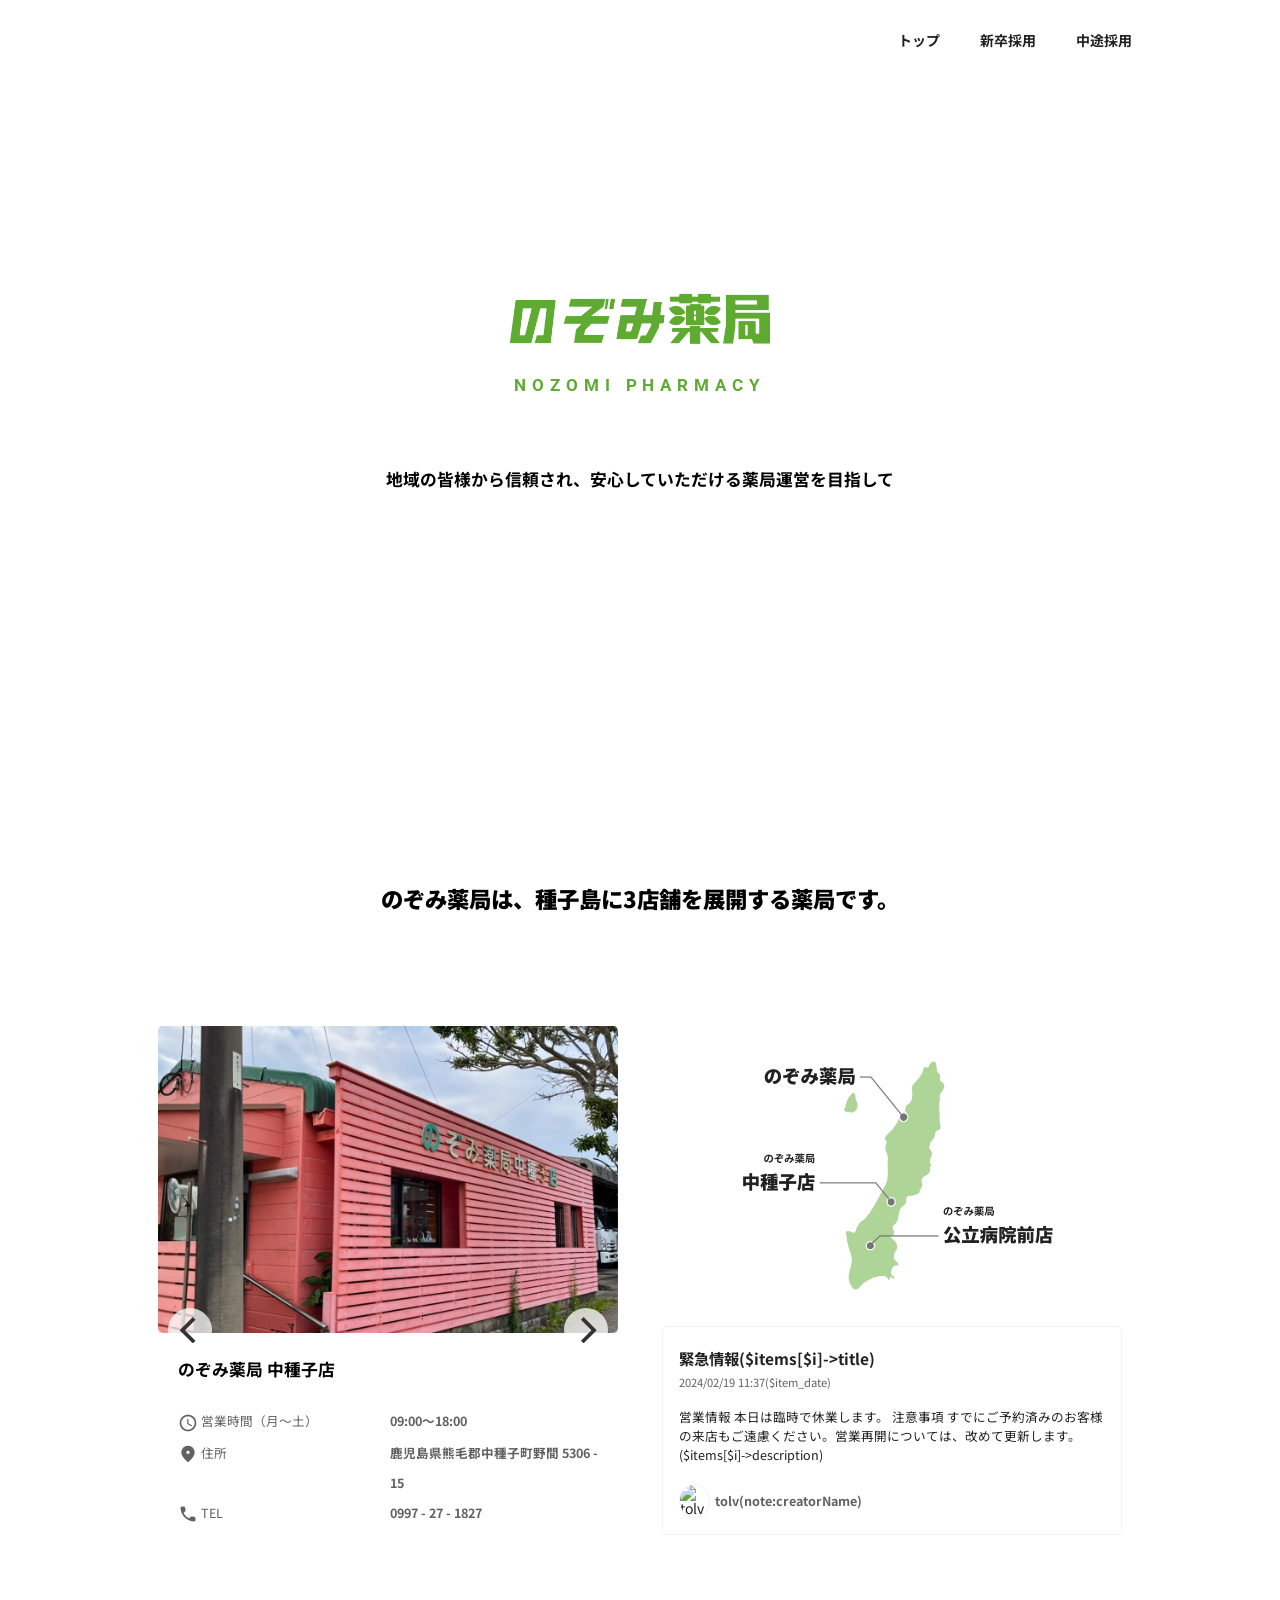
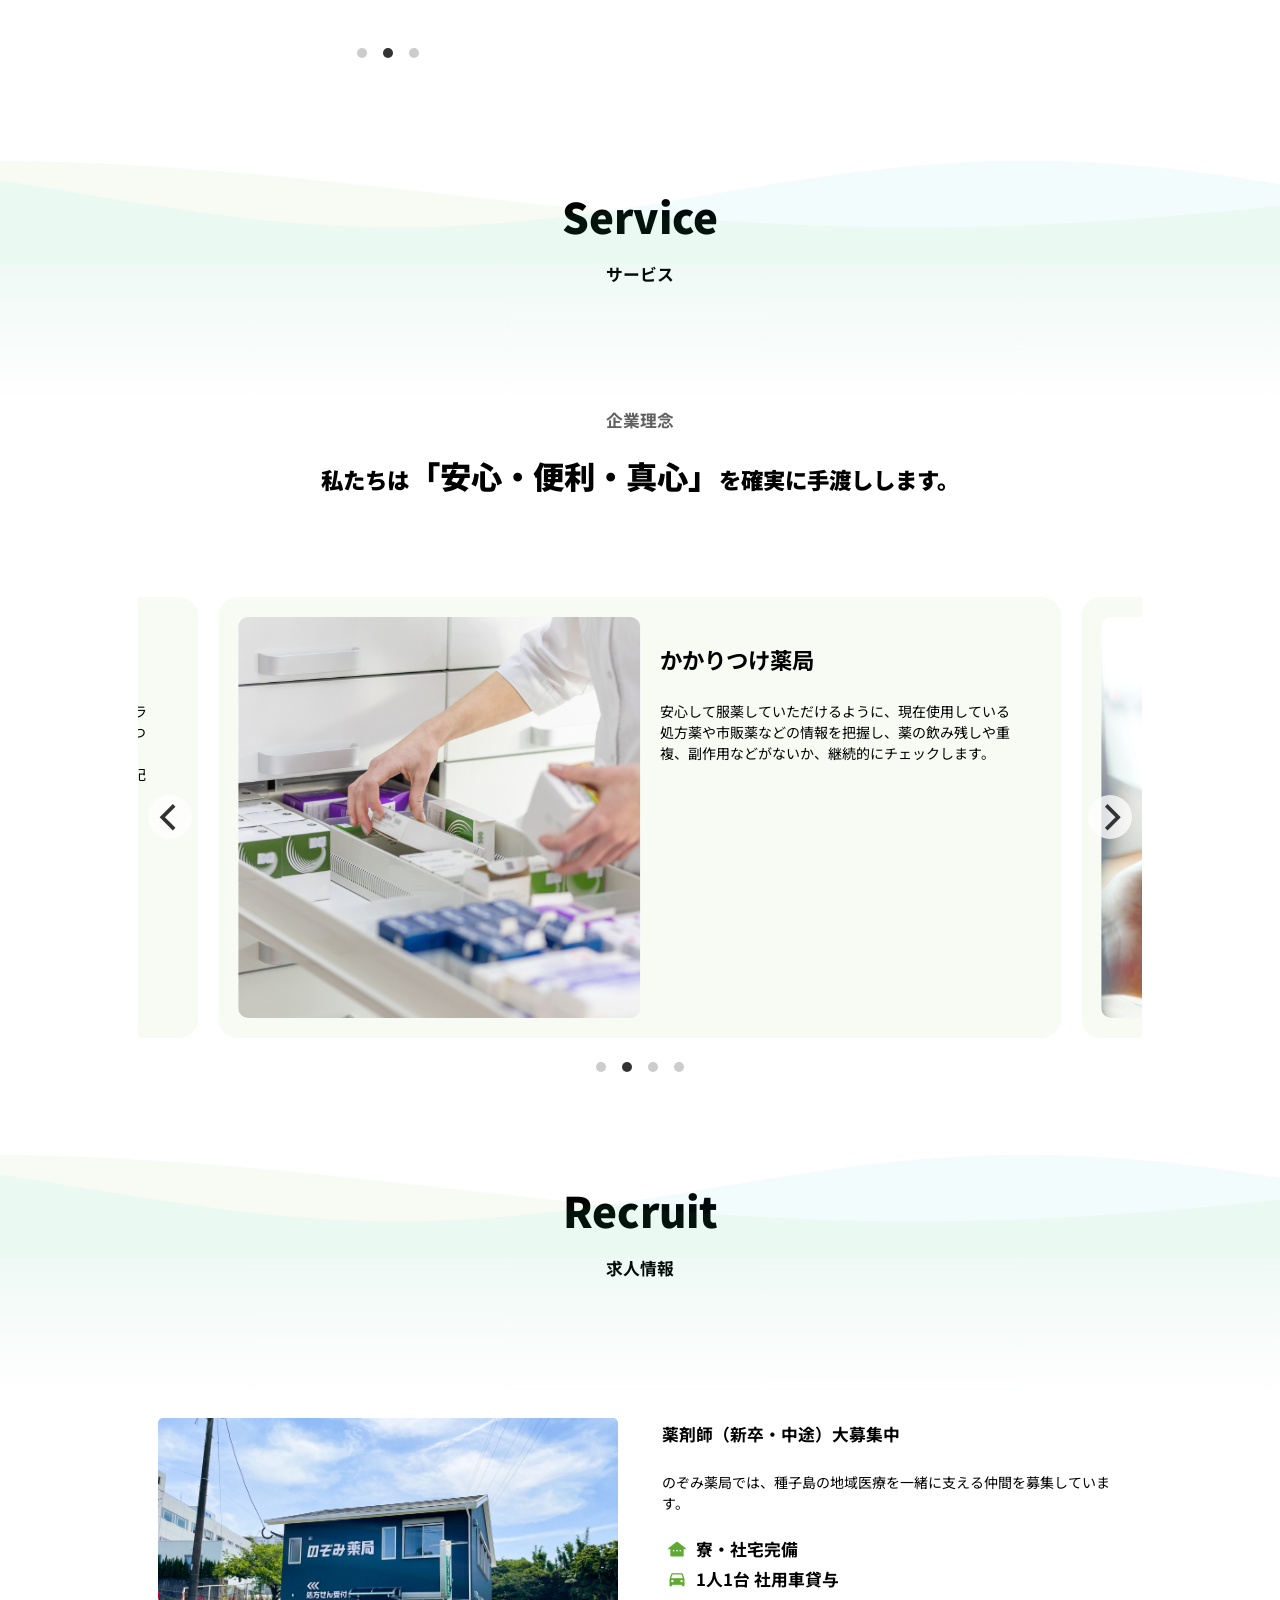
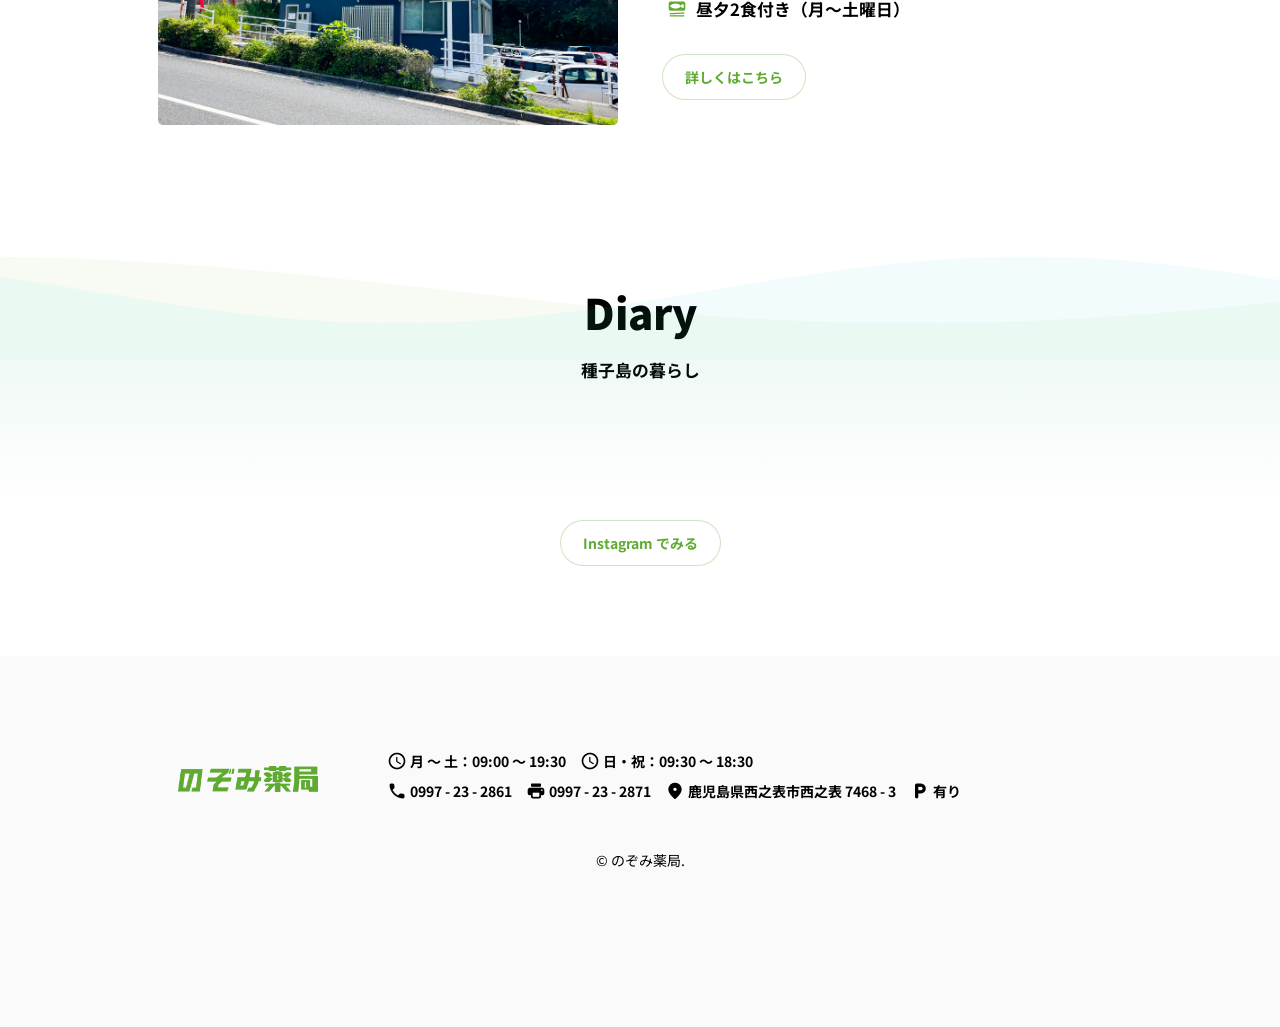
==== index.html @ e68322a6 "Merge branch 'master' of github:youkidie/nozomi into v2" ====
<!DOCTYPE html>
<html lang="ja">
<head>
  <meta charset="utf-8">
  <title>のぞみ薬局</title>
  <meta name="description" content="【公式】鹿児島県種子島の調剤薬局、「のぞみ薬局」のご案内です">
  <meta name="viewport" content="width=device-width,initial-scale=1.0">
  <meta property="og:title" content="のぞみ薬局">
  <meta property="og:description" content="【公式】鹿児島県種子島の調剤薬局、「のぞみ薬局」のご案内です">
  <meta property="og:type" content="website">
  <meta property="og:url" content="">
  <meta property="og:image" content="resources/OGP.jpg">
  <meta property="og:site_name" content="のぞみ薬局" />
  <meta property="og:locale" content="ja_JP">
  <meta name="google-site-verification" content="zmt8fvEeXi1_hmhU90eVgmr5QZAtePydIP-9yW087Ds" />
  <link rel="shortcut icon" href="resources/favicon.ico">
  <link rel="apple-touch-icon" href="resources/apple-touch-icon.png">
  <link rel="icon" type="image/png" href="resources/android-chrome-192x192.png">
  <link rel="stylesheet" type="text/css" href="css/reset.css">
  <link rel="stylesheet" type="text/css" href="css/main.css">
  <link rel="stylesheet" type="text/css" href="css/wave.css">
  <link rel="stylesheet" type="text/css" href="css/fluid.css">
  <link rel="stylesheet" type="text/css" href="css/flickity.min.css">
</head>
<body>

  <!-- Header -->
  <header>
    <nav>
      <div class="header-logo">
        <a href="#" ><img src="" alt=""/></a>
      </div>
      <div>
        <ul class="menu-min">
          <a href="#modal-menu"><div><span class="material-icons-round">menu</span></div></a>
        </ul>
        <ul class="menu">
          <li class="menu_item"><a href="index.html" class=""><div>トップ</div></a></li>
          <li class="menu_item"><a href="recruit.html" class=""><div>新卒採用</div></a></li>
          <li class="menu_item"><a href="mid-career.html" class=""><div>中途採用</div></a></li>
        </ul>
      </div>
    </nav>
    <div class="modal-menu" id="modal-menu">
      <a href="#" class="modal_overlay"></a>
      <div class="modal-menu_content">
        <a href="./" class="modal-menu_close"><div>トップ</div></a>
      </div>
      <div class="modal-menu_content">
        <a href="recruit.html" class="modal-menu_close"><div>新卒採用</div></a>
      </div>
      <div class="modal-menu_content">
        <a href="mid-career.html" class="modal-menu_close"><div>中途採用</div></a>
      </div>
      <div class="modal-menu_content">
        <a href="recruit" class="modal-menu_close"><div>求人情報</div></a>
      </div>
      <div class="modal-menu_content">
        <a href="#" class="modal-menu_close"><div><span class="material-icons-round">close</span></div></a>
      </div>
    </div>
  </header>

  <!-- Hero-movie -->
  <div class="movie">
    <div class="overlay-contents">
      <div class="message-board">
        <div class="section-title">
          <h1 class="">
            <img src="resources/logo_ja.png" class="hero-logo" alt=""/>
          </h1>
          <h3 class="">
            <span class="logo-type-en">NOZOMI PHARMACY</span>
          </h3>
          <h3 class="hero-description">
            <span class="pc-only">地域の皆様から信頼され、安心していただける薬局運営を目指して</span>
            <span class="mobile-only">地域の皆様から信頼され、<br />安心していただける薬局運営を目指して</span>
          </h3>
        </div>
      </div>
    </div>
  	<video src="resources/hero_01_loop.mp4" loop autoplay muted playsinline></video>
  </div>

  <!-- Group2 -->
  <div class="container" id="group2">
    <section>
      <div class="statement">
        <div class="statement-text weight-900">
          <span class="pc-only">
            のぞみ薬局は、種子島に3店舗を展開する薬局です。
          </span>
          <span class="mobile-only">
            のぞみ薬局は、<br />種子島に3店舗を展開する<br />薬局です。
          </span>
        </div>
      </div>
      <div class="flex-layout">
        <div class="content">
          <div class="js-flickity" data-flickity-options='{ "wrapAround":true, "autoPlay":true }'>
            <div class="flickity-block-slim">
              <img class="" src="resources/group_nishinoomote_2.jpg" />
              <div class="content">
                <h3>のぞみ薬局</h3>
                <div class="group-info-item flex-layout">
                  <div>
                    <span class="material-icons-round small">schedule</span> <span class="group-info-key">営業時間（月〜土 / 日・祝）</span>
                  </div>
                  <div>
                    <span class="group-info-value"><span>09:00</span><span>〜</span><span>19:30</span> / <span>09:30</span><span>〜</span><span>18:30</span></span>
                  </div>                  
                </div>                
                <div class="group-info-item flex-layout">
                  <div>
                    <span class="material-icons-round small">place</span> <span class="group-info-key">住所</span>
                  </div>
                  <div>
                    <span class="group-info-value">鹿児島県西之表市西之表<wbr> 7468 - 3</span>
                    <button class="map-btn pc-only" onclick="location.href='https://goo.gl/maps/77gyjEtG16rLci9a6'">マップでみる</button>
                    <button class="map-btn mobile-only" onclick="location.href='https://goo.gl/maps/77gyjEtG16rLci9a6'">マップ</button>      
                  </div>
                </div>
                <div class="group-info-item flex-layout">
                  <div>
                    <span class="material-icons-round small">phone</span> <span class="group-info-key">TEL</span>
                  </div>
                  <div>
                    <span class="group-info-value">0997 - 23 - 2861</span>
                  </div>
                </div>
                <div class="group-info-item flex-layout">
                  <div>
                    <span class="material-icons-round small">print</span> <span class="group-info-key">FAX</span>
                  </div>
                  <div>
                    <span class="group-info-value">0997 - 23 - 2871</span>
                  </div>
                </div>
                <div class="group-info-item flex-layout">
                  <div>
                    <span class="material-icons-round small">local_parking</span> <span class="group-info-key">駐車場</span>
                  </div>
                  <div>
                    <span class="group-info-value">有り</span>                    
                  </div>
                </div>
              </div>
            </div>
            <div class="flickity-block-slim">
              <img class="" src="resources/group_nakatane_2.jpg" />
              <div class="content">
                <h3>のぞみ薬局 中種子店</h3>
                <div class="group-info-item flex-layout">
                  <div>
                    <span class="material-icons-round small">schedule</span> <span class="group-info-key">営業時間（月〜土）</span>
                  </div>
                  <div>
                    <span class="group-info-value"><span>09:00</span><span>〜</span><span>18:00</span></span>
                  </div>
                </div>
                <div class="group-info-item flex-layout">
                  <div>
                    <span class="material-icons-round small">place</span> <span class="group-info-key">住所</span>
                  </div>
                  <div>
                    <span class="group-info-value">鹿児島県熊毛郡中種子町野間<wbr> 5306 - 15</span>
                  </div>
                </div>
                <div class="group-info-item flex-layout">
                  <div>
                    <span class="material-icons-round small">phone</span> <span class="group-info-key">TEL</span>
                  </div>
                  <div>
                    <span class="group-info-value">0997 - 27 - 1827</span>
                  </div>
                </div>
              </div>
            </div>
            <div class="flickity-block-slim">
              <img class="" src="resources/group_minamitane_2.jpg" />
              <div class="content">
                <h3>のぞみ薬局 公立病院前店</h3>
                <div class="group-info-item flex-layout">
                  <div>
                    <span class="material-icons-round small">schedule</span> <span class="group-info-key">営業時間（月〜金 / 土）</span>
                  </div>
                  <div>
                    <span class="group-info-value"><span>08:30</span><span>〜</span><span>17:30</span> / <span>09:00</span><span>〜</span><span>12:00</span></span>
                  </div>
                </div>
                <div class="group-info-item flex-layout">
                  <div>
                    <span class="material-icons-round small">place</span> <span class="group-info-key">住所</span>
                  </div>
                  <div>
                    <span class="group-info-value">鹿児島県熊毛郡南中種子町中之上<wbr> 1700 - 156</span>
                  </div>
                </div>
                <div class="group-info-item flex-layout">
                  <div>
                    <span class="material-icons-round small">phone</span> <span class="group-info-key">TEL</span>
                  </div>
                  <div>
                    <span class="group-info-value">0997 - 24 - 1610</span>
                  </div>
                </div>
              </div>
            </div>
          </div>
        </div>
        <div class="photo content">
          <img class="groupmap" src="resources/groupmap_2.png" alt=""/> 
          <div class="update">
            <div class="note-embed">
              <h2>
                緊急情報($items[$i]->title)
              </h2>
              <div>
                <span>2024/02/19 11:37($item_date) 
                </span>
              </div>
              <p>
                営業情報 本日は臨時で休業します。 注意事項 すでにご予約済みのお客様の来店もご遠慮ください。営業再開については、改めて更新します。($items[$i]->description)
              </p>
              <div class="note-account">
                <img decoding="async" loading="lazy" alt="tolv" src="https://assets.st-note.com/production/uploads/images/131327702/profile_e160db16994242ec363bf2916fc68c3b.png?fit=bounds&amp;format=jpeg&amp;quality=85&amp;width=330">  
                <div class="creator-name">tolv(note:creatorName)</div>
              </div>
            </div>  
          </div> 
        </div>
      </div>
    </section>
  </div>

  <!-- Info -->
  <!--
  <div class="container" id="info">
    <section>
      <div class="flex-layout">
        <div class="content">
          <h2 class="">営業時間</h2>
          <div class="info-item">
            <div class="info-key smaller"><span class="material-icons-round start">schedule</span><span>月</span><span>〜</span><span>土</span></div>
            <div class="info-value"><span>09:00</span><span>〜</span><span>19:30</span></div>
          </div>
          <div class="info-item">
            <div class="info-key smaller"><span class="material-icons-round start">schedule</span><span>日・祝</span></div>
            <div class="info-value"><span>09:30</span><span>〜</span><span>18:30</span></div>
          </div>
          <hr />
          <div class="info-item">
            <div class="info-key smaller"><span class="material-icons-round start">phone</span><span>TEL</span></div>
            <div class="info-value"><span>0997 - 23 - 2861</span></div>
          </div>
          <div class="info-item">
            <div class="info-key smaller"><span class="material-icons-round start">print</span><span>FAX</span></div>
            <div class="info-value"><span>0997 - 23 - 2871</span></div>
          </div>
          <div class="info-item">
            <div class="info-key smaller">
              <span class="material-icons-round start">place</span><span>住所</span>
              <button class="map-btn pc-only" onclick="location.href='https://goo.gl/maps/77gyjEtG16rLci9a6'">マップでみる</button>
              <button class="map-btn mobile-only" onclick="location.href='https://goo.gl/maps/77gyjEtG16rLci9a6'">マップ</button>
            </div>
            <div class="info-value"><span>鹿児島県西之表市西之表 7468 - 3</span></div>
          </div>
          <div class="info-item">
            <div class="info-key smaller"><span class="material-icons-round start">local_parking</span><span>駐車場</span></div>
            <div class="info-value"><span>有り</span></div>
          </div>
        </div>
        <div class="content">
          <div class="update">
            <h2 class="">公式 note</h2>
            <div id="note-embed" class="note-embed">
            </div>  
          </div>
        </div>
      </div>
    </section>
  </div>
  -->  

  <!-- Wave1 -->
  <div id="wrapper">
    <div class="wave">
      <div class="section-title">
        <h1 class="weight-900">Service</h1>
        <h3>サービス</h3>
      </div>
      <canvas id="waveCanvas1"></canvas>
    </div>
    <div class="submerse">
      <div class="submerse1-1"></div>
      <div class="submerse1-2"></div>
    </div>
  </div>

  <!-- Services -->
  <div class="container" id="service">
    <section>
      <div class="statement">
        <h3>企業理念</h3>
        <div class="statement-text weight-900">
          <span class="pc-only">
            私たちは<span class="emphasis">「安心・便利・真心」</span>を確実に手渡しします。
          </span>
          <span class="mobile-only">
            私たちは<br /><span class="emphasis">「安心・便利・真心」</span><br />を確実に手渡しします。
          </span>
        </div>
      </div>
      <div class="js-flickity" data-flickity-options='{ "wrapAround":true, "autoPlay":true }'>
        <div class="flickity-block">
          <img class="" src="resources/service_04.jpg" />
          <div class="content">
            <h2>医療DXの推進</h2>
            <p>マイナンバーカードを健康保険証として利用するオンライン資格確認が利用できます。また、電子処方せんについても対応しております。<br>薬剤師のカルテ"薬歴”も電子化されており、いつでも記録が確認でき、安心安全な調剤が可能です。</p>
          </div>
        </div>
        <div class="flickity-block">
          <img class="" src="resources/service_01.jpg" />
          <div class="content">
            <h2>かかりつけ薬局</h2>
            <p>安心して服薬していただけるように、現在使用している処方薬や市販薬などの情報を把握し、薬の飲み残しや重複、副作用などがないか、継続的にチェックします。</p>
          </div>
        </div>
        <div class="flickity-block">
          <img class="" src="resources/service_02.jpg" />
          <div class="content">
            <h2>在宅相談</h2>
            <p>患者さまのお宅へ薬剤師が直接訪問し、きちんと薬を飲めているか、薬の効果が現れているか、副作用がないか、患者さんやご家族が心配に思っていることはないかなど、薬や健康に関してサポートします。</p>
          </div>
        </div>
        <div class="flickity-block">
          <img class="" src="resources/service_03.jpg" />
          <div class="content">
            <h2>オンライン相談</h2>
            <p>スマートフォンやパソコンを活用し、時間と場所に縛られることなくWEB上で服薬指導を行います。</p>
          </div>
        </div>
      </div>
    </section>
  </div>

  <!-- Wave2 -->
  <div id="wrapper">
    <div class="wave">
      <div class="section-title">
        <h1 class="weight-900">Recruit</h1>
        <h3>求人情報</h3>
      </div>
      <canvas id="waveCanvas2"></canvas>
    </div>
    <div class="submerse">
      <div class="submerse1-1"></div>
      <div class="submerse1-2"></div>
    </div>
  </div>

  <!-- Recruit -->
  <div class="container" id="recruit">
    <section>
      <div class="flex-layout">
        <div class="photo content">
          <img src="resources/top_recruit.jpg" alt=""/>
        </div>
        <div class="content">
          <h3>薬剤師（新卒・中途）大募集中</h3>
          <p>
            のぞみ薬局では、種子島の地域医療を一緒に支える仲間を募集しています。
          </p>
          <div class="feature-item">
            <span class="material-icons-round small feature-item-key">other_houses</span>
            <span class="feature-item-value">寮・社宅完備</span>
          </div>
          <div class="feature-item">
            <span class="material-icons-round small feature-item-key">directions_car</span>
            <span class="feature-item-value">1人1台 社用車貸与</span>
          </div>
          <div class="feature-item">
            <span class="material-icons-round small feature-item-key">set_meal</span>
            <span class="feature-item-value">昼夕2食付き（月～土曜日）</span>
          </div>
          <div class="feature-item-button">
            <button onclick="location.href='recruit'">詳しくはこちら</button>
          </div>
        </div>
      </div>
    </section>
  </div>

  <!-- Wave3 -->
  <div id="wrapper">
    <div class="wave">
      <div class="section-title">
        <h1 class="weight-900">Diary</h1>
        <h3>種子島の暮らし</h3>
      </div>
      <canvas id="waveCanvas3"></canvas>
    </div>
    <div class="submerse">
      <div class="submerse1-1"></div>
      <div class="submerse1-2"></div>
    </div>
  </div>

  <!-- Diary -->
  <div class="container" id="diary">
    <section>
      <div>
        <div id="instagram-gallery" class="instagram-gallery" />
      </div>
      <div class="flex-layout">
        <div class="align-center content">
          <button onclick="location.href='https://www.instagram.com/nozomi_pharmacy_nishinoomote/'">Instagram でみる</button>
        </div>
      </div>
    </section>
  </div>

  <!-- Wave4 -->
  <!--
  <div id="wrapper">
    <div class="wave">
      <div class="section-title">
        <h1 class="weight-900">Group</h1>
        <h3>のぞみ薬局グループ</h3>
      </div>
      <canvas id="waveCanvas4"></canvas>
    </div>
    <div class="submerse">
      <div class="submerse1-1"></div>
      <div class="submerse1-2"></div>
    </div>
  </div>
  -->
  <!-- Group -->
  <!--
  <div class="container" id="recruit">
    <section>
      <div class="flex-layout">
        <div class="photo content">
          <img src="resources/groupmap.png" alt=""/>
        </div>
        <div class="content">
          <div class="js-flickity" data-flickity-options='{ "wrapAround":true, "autoPlay":true }'>
            <div class="flickity-block-slim">
              <img class="" src="resources/group_nishinoomote_2.jpg" />
              <div class="content">
                <h3>のぞみ薬局</h3>
                <div class="group-info-item">
                  <span class="material-icons-round small">place</span>
                  <span class="group-info-value">鹿児島県西之表市西之表 7468 - 3</span>
                </div>
                <div class="group-info-item">
                  <span class="material-icons-round small">phone</span>
                  <span class="group-info-value">0997 - 23 - 2861</span>
                </div>
                <p></p>
              </div>
            </div>
            <div class="flickity-block-slim">
              <img class="" src="resources/group_nakatane_2.jpg" />
              <div class="content">
                <h3>のぞみ薬局 中種子店</h3>
                <div class="group-info-item">
                  <span class="material-icons-round small">place</span>
                  <span class="group-info-value">鹿児島県熊毛郡中種子町野間 5306 - 15</span>
                </div>
                <div class="group-info-item">
                  <span class="material-icons-round small">phone</span>
                  <span class="group-info-value">0997 - 27 - 1827</span>
                </div>
                <p></p>
              </div>
            </div>
            <div class="flickity-block-slim">
              <img class="" src="resources/group_minamitane_2.jpg" />
              <div class="content">
                <h3>のぞみ薬局 公立病院前店</h3>
                <div class="group-info-item">
                  <span class="material-icons-round small">place</span>
                  <span class="group-info-value">鹿児島県熊毛郡南中種子町中之上 1700 - 156</span>
                </div>
                <div class="group-info-item">
                  <span class="material-icons-round small">phone</span>
                  <span class="group-info-value">0997 - 24 - 1610</span>
                </div>
                <p></p>
              </div>
            </div>
          </div>
        </div>
      </div>
    </section>
  </div>
  -->

<!-- Footer -->
  <footer>
    <section>
      <div class="footer-flex-layout">
        <div class="content align-center footer-logo">
          <img src="resources/logo_ja.png" alt=""/>
        </div>
        <div class="content">
          <div class="footer-flex-layout">
            <div class="footer-info-item">
              <span class="material-icons-round small">schedule</span>
              <span class="footer-info-value">月 〜 土：09:00 〜 19:30</span>
            </div>
            <div class="footer-info-item">
              <span class="material-icons-round small">schedule</span>
              <span class="footer-info-value">日・祝：09:30 〜 18:30</span>
            </div>
          </div>
          <div class="footer-flex-layout">
            <div class="footer-info-item">
              <span class="material-icons-round small">phone</span>
              <span class="footer-info-value">0997 - 23 - 2861</span>
            </div>
            <div class="footer-info-item">
              <span class="material-icons-round small">print</span>
              <span class="footer-info-value">0997 - 23 - 2871</span>
            </div>
            <div class="footer-info-item">
              <span class="material-icons-round small">place</span>
              <span class="footer-info-value">鹿児島県西之表市西之表 7468 - 3</span>
            </div>
            <div class="footer-info-item">
              <span class="material-icons-round small">local_parking</span>
              <span class="footer-info-value">有り</span>
            </div>
          </div>
        </div>
      </div>
      <div class="flex-layout">
        <div class="content align-center">
          © のぞみ薬局.
        </div>
      </div>
    </section>
  </footer>

<script src="https://ajax.googleapis.com/ajax/libs/jquery/3.4.1/jquery.min.js"></script>
<script src="https://cdnjs.cloudflare.com/ajax/libs/object-fit-images/3.2.4/ofi.min.js"></script>
<script src="js/wave.js"></script>
<script src="js/flickity.pkgd.js"></script>
<script src="js/script.js"></script>
</body>
</html>
---- css/main.css ----
@import url('https://fonts.googleapis.com/css?family=Noto+Sans+JP:100,400,700,900&display=swap&subset=japanese');
@import url('https://fonts.googleapis.com/css2?family=Roboto:wght@700&display=swap');
@import url('https://fonts.googleapis.com/icon?family=Material+Icons+Round');

:root {
	/* base color */
	--base-color-100: rgba(255, 255, 255, 1.0);
	--base-color-90: rgba(255, 255, 255, 0.9);
	--base-color-70: rgba(255, 255, 255, 0.7);
	--base-color-50: rgba(255, 255, 255, 0.5);
	--base-color-10: rgba(255, 255, 255, 0.1);
	--base-color-0: rgba(255, 255, 255, 0);
	--main-text-color: rgba(33, 33, 33, 1.0);
	--sub-text-color: rgba(97, 97, 97, 1.0);
	--base-inversion-color-5: rgba(0, 0, 0, 0.05);
	--base-inversion-color-20: rgba(0, 0, 0, 0.2);
	/* service color */
	--nozomi-green-100: rgba(95, 170, 49, 1.0);
	--nozomi-green-30: rgba(95, 170, 49, 0.3);
	--nozomi-green-10: rgba(95, 170, 49, 0.1);
	--nozomi-green-5: rgba(95, 170, 49, 0.05);
	--nozomi-blue-10: rgba(0, 184, 212, 0.1);
	/* status color */
	--caution-color: rgba(198, 40, 40, 1.0);
	/* shadow color */
	--shadow-color: rgba(0, 0, 0, 0.05);
	--light-shadow-color: rgba(0, 0, 0, 0.02);
}

/* material-icon */
.material-icons-round					{	vertical-align: middle; }
.material-icons-round.min			{	font-size: 10px; }
.material-icons-round.small		{	font-size: 20px; }
.material-icons-round.middle	{	font-size: 30px; }
.material-icons-round.start		{ margin-right: 5px; }
.material-icons-round.end			{	margin-left: 5px; }

html, body {
	font-family: 'Noto Sans JP', sans-serif;
	height: 100%;
	width: 100%;
	background-color: var(--base-color-100);
	background-position: center;
	background-size: cover;
	background-attachment: fixed;
	font-size: 14px;
}

h1,h2,h3,h4 {
	font-weight: 700;
}

h1 {
	font-size: 3.0em;
	line-height: 2.0em;
	}

h2 {
	font-size: 1.6em;
	line-height: 2.0em;
}

h3 {
	font-size: 1.2em;
	line-height: 2.0em;
	margin-bottom: 20px;
}

p {
	font-weight: 400;
	font-size: 1.0em;
	line-height: 1.5em;
	margin: 20px 0;
}

hr {
	border-top: solid 1px var(--shadow-color);
	margin: 20px 0;
}

main {
	width: 100%;
	background-color: var(--base-color-100);
}

section {
	margin: 0 auto;
	padding: 0 10px 70px 10px;
  box-sizing: border-box;
}

@media screen and (max-width: 1023px) {
	section {
		width: 95%;
	}
}
@media screen and (min-width:1024px) {
	section {
		width: 1024px;
	}
}

a, a:link, a:visited, a:hover, a:active{
	color: var(--main-text-color);
	text-decoration: none;
}

header {
	position: fixed;
	width: 100%;
	height: 80px;
	z-index: 900;
	background-color: var(--base-color-10);
}

nav {
	list-style: none;
	font-weight: 700;
	max-width: 1024px;
	height: 100%;
	margin: 0 auto;
	display: flex;
}

footer {
	background-color: var(--light-shadow-color);
	padding: 70px 0;
}

button {
	color: var(--nozomi-green-100);
	background-color: var(--base-color-100);
  font-size: 14px;
  font-family: "Noto Sans JP";
  font-weight: 700;
  padding: 12px 22px;
  border: 1px solid var(--nozomi-green-30);
  border-radius: 23px;
  cursor : pointer;
}

button:hover {
	color: var(--base-color-100);
	background-color: var(--nozomi-green-100);
}

button:active {
  /* filter: drop-shadow(0 0 5px var(--nozomi-green-30)); */
}

table {
	width: 100%;
}

table th,td {
	text-align: left;
	padding: 20px;
	line-height: 1.5em;
	border-collapse: collapse;
	border-top: 1px solid var(--shadow-color);
	border-bottom: 1px solid var(--shadow-color);
}

table th {
	width: 35%;
	font-weight: 400;
	background-color: var(--light-shadow-color);
}

table td {
	width: 65%;
	font-weight: 700;
}

ul {
	list-style-type: disc;
	list-style-position: outside;
	padding-left: 15px;
}

.merit-item li {
	line-height: 1.5em;
	padding: 5px 0;
}

.personality-item li {
	line-height: 1.5em;
	padding: 5px 0;
}

.logo-type-ja {
	color: var(--nozomi-green-100);
	text-shadow: 0 0 10px var(--base-color-50);
	letter-spacing: 0.1em;
}

.logo-type-en {
	font-family: 'Roboto', sans-serif;
	color: var(--nozomi-green-100);
	text-shadow: 0 0 10px var(--base-color-50);
	font-weight: 700;
	letter-spacing: 0.35em;
}

.header-logo {
	margin-right: auto;
	height: 80px;
	display: flex;
	align-items: center;
	justify-content: center;
}

.footer-logo img {
	width: 140px;
	height: auto;
	margin: 20px;
}

.header-logo img {
	height: 60px;
	width: auto;
}

.photo {
	width: auto;
}

.photo img {
	object-fit: cover;
	width: 100%;
	border-radius: 5px;
}

.profile-photo {
	width: 60px;
}

.profile-photo img {
	object-fit: cover;
	width: 100%;
	border-radius: 50%;
}

.align-center {
	text-align: center;
}

.nozomi-green {
	color: var(--nozomi-green-100);
}

.weight-900 {
	font-weight: 900;
}

.text-smaller {
	font-size: 0.6em;
}

.update {
	display: flex;
	flex-direction: column;
}

.twitter-embed {
	border: solid 1px var(--shadow-color);
	border-radius: 5px;
	margin-top: 20px;
}

.note-embed {
	border: solid 1px var(--shadow-color);
	border-radius: 5px;
	padding: 16px;
	box-sizing:border-box;
}

.note-embed h2 {
	font-size: 1.1em;
	color: var(--main-text-color);
}

.note-embed span {
	font-size: 0.8em;
	color: var(--sub-text-color);
}

.note-embed p {
	font-size: 0.9em;
	color: var(--main-text-color);
}

.note-embed img {
	width: 32px;
	height: 32px;
	border: solid 1px var(--shadow-color);
	border-radius: 50%;
	color: var(--main-text-color);
}

.note-account {
	display: flex;
	flex-direction: row;
	align-items: center;
	gap: 5px;
}

.creator-name {
	color: var(--sub-text-color);
	font-size: 0.9em;
	font-weight: 700;
}

.statement {
	width: 100%;
	line-height: 2.0em;
	margin-bottom: 80px;
}

.statement h3 {
	color: var(--sub-text-color);
	margin-bottom: 10px;
	text-align: center;
}

.statement-text {
	font-size: 1.6em;
	line-height: 2.5em;
	text-align: center;
}

.statement-text span.emphasis {
	font-size: 1.4em;
}

.credo {
	display: flex;
	gap: 10px;
	margin: 10px auto;
}

@media screen and (max-width: 1023px) {
	.credo {
		width: 100%;
	}
}
@media screen and (min-width:1024px) {
	.credo {
		width: 60%;
	}
}

.bullet {
	font-size: 1.4em;
	line-height: 2.0em;
	color: var(--nozomi-green-100);
}

.credo-text {
	flex-grow: 1;
	font-size: 1.6em;
	line-height: 1.8em;
}

@media screen and (max-width: 1023px) {
	.menu-min {
		display: flex;
		flex-direction: row;
		justify-content: flex-end;
	}
	.menu-min div {
		width: 80px;
		height: 80px;
		color: var(--main-text-color);
		background-color: var(--base-color-0);
		display: flex;
		align-items: center;
	  justify-content: center;
	}
	.menu {
		display: none;
	}
}
@media screen and (min-width:1024px) {
	nav ul .menu_item {
		height: 100%;
	}
	.menu-min {
		display: none;
	}
	.menu {
		display: flex;
		flex-direction: row;
		justify-content: flex-end;
	}
	.menu > li {
		color: var(--main-text-color);
		background-color: var(--base-color-0);
	}
	.menu > li a {
		color: var(--main-text-color);
	}
	.menu > li:hover {
		line-height: 80px;
		background-color: var(--base-color-100);
	}
	.menu_item div {
		line-height: 80px;
		padding: 0 20px;
	}
	.menu_item:hover {
	  top: 80px;
	  visibility: visible;
	  opacity: 1;
	}
	.menu_item span {
		line-height: 80px;
		vertical-align: middle;
	}
}

.display-none {
  display:none;
}

.hero-logo {
	width: 260px;
	height: auto;
}

.hero-description {
	text-shadow: 0 0 10px var(--base-color-50);
	padding-top: 40px;
}

.container {
	width: 100%;
	background-color: var(--base-color-100);
}

.section-title {
	text-align: center;
	padding: 50px 0;
}

/* -- Service -- */

.flex-layout {
	display: flex;
}

@media screen and (max-width: 1023px) {
	.flex-layout {
		flex-direction: column;
	}
	.smaller {
	}
	.flex-reverse {
		flex-direction: column-reverse;
	}
}
@media screen and (min-width:1024px) {
	.flex-layout {
    grid-gap: 4px;
	}
	.smaller {
		flex-basis: 70%;
	}
	.flex-reverse {
	}
}

.flex-layout div {
	width: 100%;
}

.content {
	padding: 20px;
	box-sizing: border-box;
}

.personality-panel-good {
	background: var(--nozomi-green-5);
	padding: 20px;
	border: solid 3px var(--nozomi-green-100);
	border-radius: 20px;
	box-sizing: border-box;
}

.personality-panel-ng {
	background: var(--base-inversion-color-5);
	padding: 20px;
	border-radius: 20px;
	box-sizing: border-box;
}

.large-icon {
	font-size: 80px;
}

/* -- Info -- */

.info-item {
	display: flex;
	padding: 5px 0;
	align-items: center;
	align-self: center;
}

.info-item span {
	vertical-align: middle;
	margin-right: 5px;
}

.info-key {
	padding: 10px;
	display: flex;
	align-items: center;
}

.info-value {
	font-weight: 700;
	background-color: var(--light-shadow-color);
	padding: 10px;
	border-radius: 5px;
}

/* -- Footer -- */

.footer-flex-layout {
	display: flex;
}

@media screen and (max-width: 1023px) {
	.footer-flex-layout {
		flex-direction: column;
	}
}
@media screen and (min-width:1024px) {
	.footer-flex-layout {
    grid-gap: 4px;
	}
}

.footer-info-item {
	margin: 0 5px;
}

.footer-info-item span {
	vertical-align: middle;
	padding: 5px 0;
}

.footer-info-key {
	font-weight: 400;
}

.footer-info-value {
	font-weight: 700;
}

/* -- Recruit -- */

.feature-item {
	font-size: 1.2em;
}

.feature-item span {
	vertical-align: middle;
}

.feature-item-key {
	font-weight: 400;
	padding: 5px;
	color: var(--nozomi-green-100);
}

.feature-item-value {
	font-weight: 700;
}

.feature-item-button {
	padding: 30px 0;
}

/* -- Movie -- */

.movie {
	position: relative;
	margin-bottom: 70px;
}

.movie video {
	object-fit: cover;
}

@media screen and (max-width: 1023px) {
	.movie {
		height: 100vh;
	}
	.movie video {
		width: 100%;
		height: 100vh;
	}
}

@media screen and (min-width:1024px) {
	.movie {
		height: 800px;
	}
	.movie video {
		width: 100%;
		height: 800px;
	}
	.movie.wide {
		height: 600px;
	}
	.movie.wide video {
		width: 100%;
		height: 600px;
	}
}

.movie::before {
	content: '';
	display: block;
	position: absolute;
	top: 0;
	width: 100vw;
	height: 100%;
	background-color: var(--base-color-50);
	background-image: radial-gradient(var(--base-color-100) 20%, transparent 21%), radial-gradient(var(--base-color-100) 20%, transparent 21%);
	background-size: 6px 6px;
	background-position: 0 0, 3px 3px;
}

.overlay-contents {
	position: absolute;
	top: 50%;
	left: 50%;
	width: 100%;
	transform: translateY(-50%) translateX(-50%);
	padding: 0 10px;
	box-sizing: border-box;
}

.message-board {
	margin: 100px auto;
  box-sizing: border-box;
	text-align: center;
}

@media screen and (max-width: 1023px) {
	.message-board {
		width: 90%;
	}
}
@media screen and (min-width:1024px) {
	.message-board {
		width: 1024px;
	}
}


/* -- FAQ -- */

.qa-check {
  display: none;
}

.qa-label {
	font-size: 1.0em;
	font-weight: 700;
	color: var(--main-text-color);
	line-height: 1.5em;
	background: var(--base-color-100);
	display: block;
	padding: 10px 60px 10px 20px;
	position: relative;
	cursor : pointer;
}

.qa-label:after {
	font-size: 24px;
	padding: 10px;
	background: var(--light-shadow-color);
	border-radius: 5px;
	box-sizing: border-box;
	position: absolute;
	right: 0;
	top: 0px;
	font-family: "Material Icons Round";
	content: '\e5cf';
}

.qa-content {
	display: block;
	height: 0;
	opacity: 0;
	visibility: hidden;
}

.qa-content p {
	/* color: var(--sub-text-color); */
	padding: 0 0 0 20px;
	margin: 0;
}

.qa-check:checked + .qa-label:after {
  content: '\e5ce';
}

.qa-check:checked + .qa-label + .qa-content {
	height: auto;
	opacity: 1;
	padding: 20px 0;
	visibility: visible;
}

/* -- Navigation -- */

.modal-menu {
  display: none;
}

.modal-menu:target {
  display: flex;
}

.modal-menu {
  text-align: left;
  backdrop-filter: blur(10px);
  position: fixed;
  top: 0;
  left: 0;
  width: 100%;
  height: 100%;
  background-color: var(--base-color-90);
	z-index: 1000;
}

.modal-menu:target {
	flex-direction: column;
  justify-content: center;
  align-items: center;
}

.modal-menu_content {
	width: 100%;
}

.modal-menu_content div {
	color: var(--main-text-color);
	font-weight: 700;
	background-color: var(--base-color-0);
	text-align: center;
	height: 60px;
	line-height: 60px;
}

/* line-app recruiting */

.line-app {
	z-index: 800;
	position: fixed;
	background-color: var(--base-color-100);
	box-shadow: 0 0 20px var(--nozomi-green-30);
	border-radius: 20px;
	padding: 20px;
	font-weight: 900;
	line-height: 1.5em;
	display: flex;
	justify-content: space-between;
}

.line-app-title {
	font-size: 1.1em;
	display: flex;
	align-items: center;
}

.line-app-description {
	font-size: 0.7em;
}

.line-app-title span {
	margin-right: 5px;
}

@media screen and (max-width: 1023px) {
	.line-app {
		bottom: 20px;
		left: 20px;
		right: 20px;
		width: auto;
	}
}
@media screen and (min-width: 1024px) {
	.line-app {
		bottom: 30px;
		right: 40px;
		width: 360px;
	}
}

.line-btn {
	color: var(--base-color-100);
	font-weight: 700;
	width: max-content;
	height: 44px;
	line-height: 44px;
	background-color: rgba(6, 199, 85, 1.0);
	border-radius: 10px;
	display: flex;
  justify-content: center;
	align-items: center;
	padding: 0 16px 0 8px;
}

.line-btn img {
	width: 40px;
}

.line-btn-layout {
	display: flex;
  justify-content: center;
	align-items: center;
	padding-top: 30px;
}

.map-btn {
	font-size: 12px;
	font-weight: 700;
	border-radius: 5px;
	padding: 3px 6px;
}

/* -- Group -- */

.group-info-item {
	color: var(--sub-text-color);
	font-size: 0.9em;
}

.group-info-item span {
	padding: 5px 0;
}

.group-info-key {
	font-weight: 400;
	line-height: 30px;
}

.group-info-value {
	font-weight: 700;
	line-height: 30px;
}

.groupmap {
	padding: 20px 0;
}

/* -- Flickity -- */

.flickity-block {
	width: 80%;
	padding: 20px;
	margin: 10px;
	background-color: var(--nozomi-green-5);
	border-radius: 20px;
	display: flex;
}

.flickity-block img {
	object-fit: cover;
	border-radius: 10px;
}

@media screen and (max-width: 1023px) {
	.flickity-block {
		flex-direction: column;
	}
	.flickity-block img {
		width: 100%;
	}
}
@media screen and (min-width: 1024px) {
	.flickity-block {
		flex-direction: row;
	}
	.flickity-block img {
		width: 50%;
	}
}

.flickity-block-slim {
	width: 90%;
	margin: 0 20px;
	display: flex;
	flex-direction: column;
}

.flickity-block-slim img {
	object-fit: cover;
	border-radius: 5px;
	width: 100%;
}

/* -- Instagram description -- */

@media screen and (max-width: 1023px) {
	.instagram-gallery {
		display: flex;
		flex-direction: column;
	}
}
@media screen and (min-width: 1024px) {
	.instagram-gallery {
		display: flex;
		flex-direction: row;
	}
}

.description-overlay {
  position: relative;
}

.description-overlay span.mask {
	position: relative;
	display: block;
	line-height: 0;
	overflow: hidden;
}

.description-overlay span.mask::before {
	content:"";
	position: absolute;
	z-index: 2;
	left: 0;
	top: 0;
	opacity: 0;
	transition: 0.2s ease-in-out;
	transform: translateY(-100%);
	background-color: var(--base-color-70);
	width: 100%;
	height: 100%;
}

.description-overlay:hover span.mask::before {
	opacity: 1;
	transform: translateY(0);
}

.description-overlay span.caption {
	position: absolute;
	opacity: 0;
	transition: 0.2s ease-in-out;
	z-index: 3;
	top: 0;
	left: 0;
	width: 100%;
	height: 100%;
	box-sizing: border-box;
	padding: 20px;
	color: var(--main-text-color);
	font-weight: 700;
	line-height: 1.5;
}

.description-overlay:hover span.caption {/*hoverした時の変化*/
	opacity: 1;
}

/* Interview */

.interview-layout {
	display: flex;
}

@media screen and (max-width: 1023px) {
	.interview-layout {
		flex-direction: column;
	}
}
@media screen and (min-width:1024px) {
	.interview-layout {
		flex-direction: row;
	}
}

.interviewee {
	padding: 20px 60px;
	margin: 0 auto;
}

.interviewee img {
	width: 180px;
	height: 180px;
	border-radius: 50%;
	object-fit: cover;
}

.name {
	color: var(--main-text-color);
	font-size: 1.2em;
	font-weight: 700;
	text-align: center;
	line-height: 2.5em;
}

.role {
	color: var(--sub-text-color);
	font-size: 1.0em;
	font-weight: 700;
	text-align: center;
	line-height: 1.2em;
}

.story {
	color: var(--sub-text-color);
	font-size: 1.0em;
	text-align: center;
	line-height: 2.0em;
}

.balloon {
	border-radius: 20px;
	padding: 10px 30px;
	border: solid 3px var(--base-inversion-color-20);
}

.balloon img {
	width: 100%;
	border-radius: 5px;
}

/* mobile-only & pc-only */

@media screen and (max-width: 1023px) {
	.mobile-only {
		display: inline;
	}
	.pc-only {
		display: none;
	}
}
@media screen and (min-width:1024px) {
	.mobile-only {
		display: none;
	}
	.pc-only {
		display: inline;
	}
}
---- css/wave.css ----
@charset "utf-8";

/*========= レイアウトのためのCSS ===============*/

#wrapper div {
  text-align:center;
}

/*========= waveを描画するエリア設定 ===============*/


.wave {
  position: relative;
  height: 140px;
}

.submerse {
  position: relative;
  height: 140px;
}

.submerse div {
  position: absolute;
  height: 140px;
  width: 100%;
}
.submerse1-1 {
  background: linear-gradient(rgba(95,170,49,0.04), rgba(95,170,49,0));
}
.submerse1-2 {
  background: linear-gradient(rgba(0,184,212,0.04), rgba(0,184,212,0));
}
.submerse2 {
  background: linear-gradient(rgba(95,170,49,0.08), rgba(95,170,49,0));
}
.submerse3 {
  background: linear-gradient(rgba(0,184,212,0.08), rgba(0,184,212,0));
}

.wave:nth-child(1) {
  background:#ffffff;
}

.wave:nth-child(2) {
  background:#ffffff;
}

.wave:nth-child(3) {
  background:#ffffff;
}

.wave:nth-child(4) {
  background:#ffffff;
}

.wave canvas {
  position: absolute;
  bottom: 0;
  left:0;
  width: 100%;
}
---- css/fluid.css ----
.fluid {
  background: var(--nozomi-green-5);
  animation: fluidrotate 18s ease 0s infinite;
}

.fluid-bg1 {
  background: var(--nozomi-green-10);
  animation: fluidrotate 18s ease 0s infinite;
}

.fluid-bg2 {
  background: var(--nozomi-blue-10);
  animation: fluidrotate 18s ease -9s infinite;
}

.fluid-img1 img {
  animation: fluidrotate 30s ease 0s infinite;
}

.fluid-img2 img {
  animation: fluidrotate 30s ease -10s infinite;
}

.fluid-img3 img {
  animation: fluidrotate 30s ease -20s infinite;
}

.for-fluid-layout {
  display: flex;
  align-items: center;
  height: 100%;
  gap: 40px;
}

@keyframes fluidrotate {
  0%, 100% {
    border-radius: 63% 37% 54% 46%/55% 48% 52% 45%;
  }
  14% {
    border-radius: 40% 60% 54% 46%/49% 60% 40% 51%;
  }
  28% {
    border-radius: 54% 46% 38% 62%/49% 70% 30% 51%;
  }
  42% {
    border-radius: 61% 39% 55% 45%/61% 38% 62% 39%;
  }
  56% {
    border-radius: 61% 39% 67% 33%/70% 50% 50% 30%;
  }
  70% {
    border-radius: 50% 50% 34% 66%/56% 68% 32% 44%;
  }
  84% {
    border-radius: 46% 54% 50% 50%/35% 61% 39% 65%;
  }
}
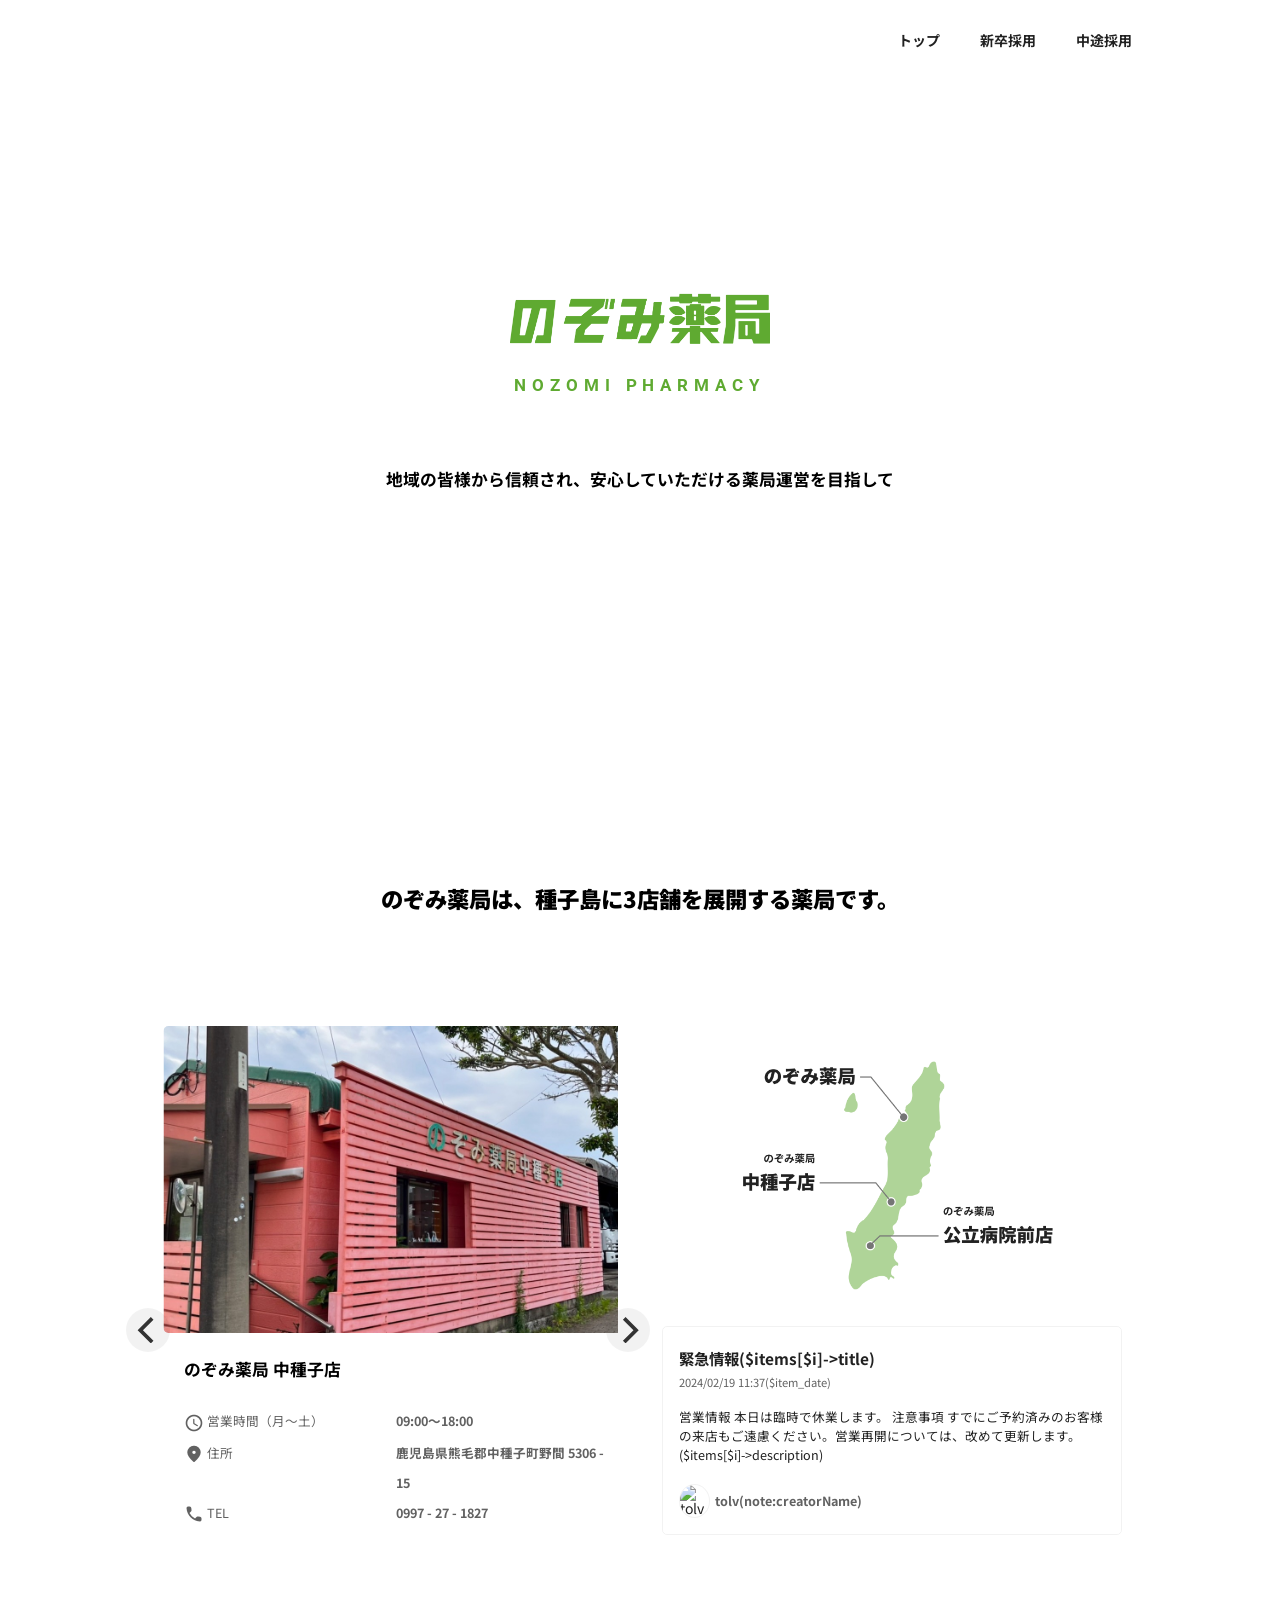
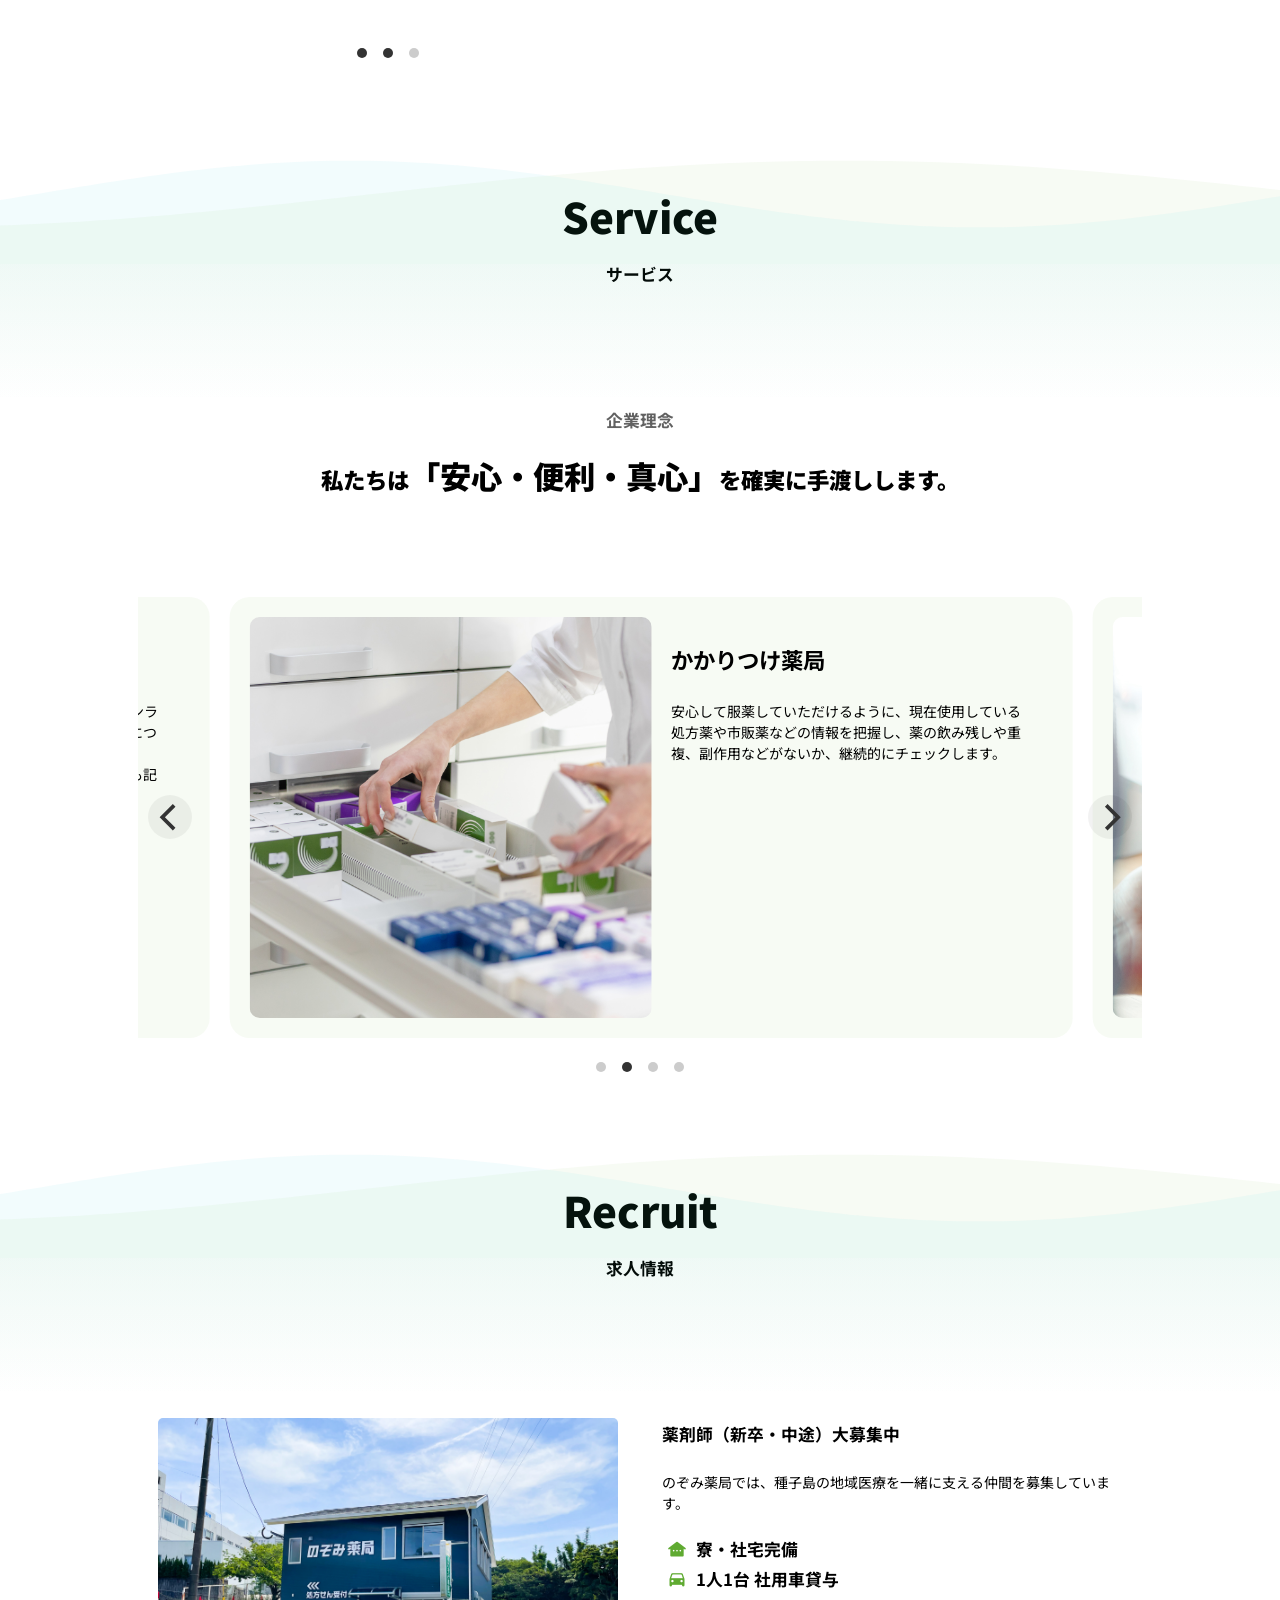
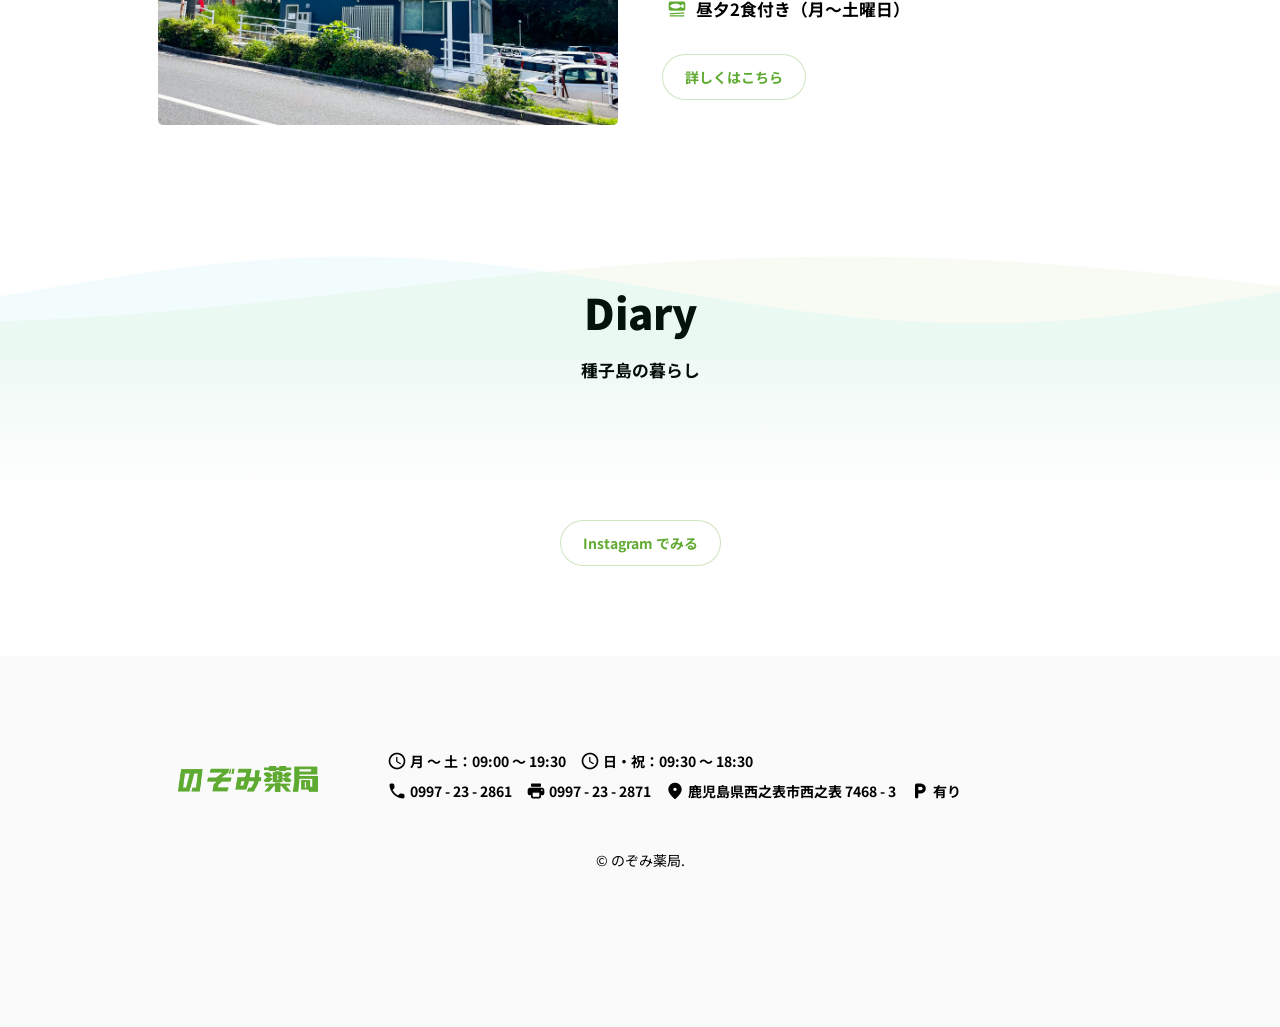
==== commit 25f6d0aa: "Carousel Buttonの位置調整" ====
--- a/index.html
+++ b/index.html
@@ -96,7 +96,7 @@
         </div>
       </div>
       <div class="flex-layout">
-        <div class="content">
+        <div class="content store-info">
           <div class="js-flickity" data-flickity-options='{ "wrapAround":true, "autoPlay":true }'>
             <div class="flickity-block-slim">
               <img class="" src="resources/group_nishinoomote_2.jpg" />
@@ -273,7 +273,21 @@
         <div class="content">
           <div class="update">
             <h2 class="">公式 note</h2>
-            <div id="note-embed" class="note-embed">
+            <div class="note-embed">
+              <h2>
+                緊急情報($items[$i]->title)
+              </h2>
+              <div>
+                <span>2024/02/19 11:37($item_date) 
+                </span>
+              </div>
+              <p>
+                営業情報 本日は臨時で休業します。 注意事項 すでにご予約済みのお客様の来店もご遠慮ください。営業再開については、改めて更新します。($items[$i]->description)
+              </p>
+              <div class="note-account">
+                <img decoding="async" loading="lazy" alt="tolv" src="https://assets.st-note.com/production/uploads/images/131327702/profile_e160db16994242ec363bf2916fc68c3b.png?fit=bounds&amp;format=jpeg&amp;quality=85&amp;width=330">  
+                <div class="creator-name">tolv(note:creatorName)</div>
+              </div>
             </div>  
           </div>
         </div>
--- a/css/main.css
+++ b/css/main.css
@@ -906,6 +906,21 @@
 	width: 100%;
 }
 
+.flickity-button {
+	background: hsla(0,0%,0%,0.05) !important;
+}
+.flickity-button:hover {
+	color: var(--nozomi-green-100) !important;
+}
+
+.store-info .flickity-prev-next-button.previous {
+	left: -32px !important;
+}
+
+.store-info .flickity-prev-next-button.next {
+	right: -32px !important;
+}
+
 /* -- Instagram description -- */
 
 @media screen and (max-width: 1023px) {
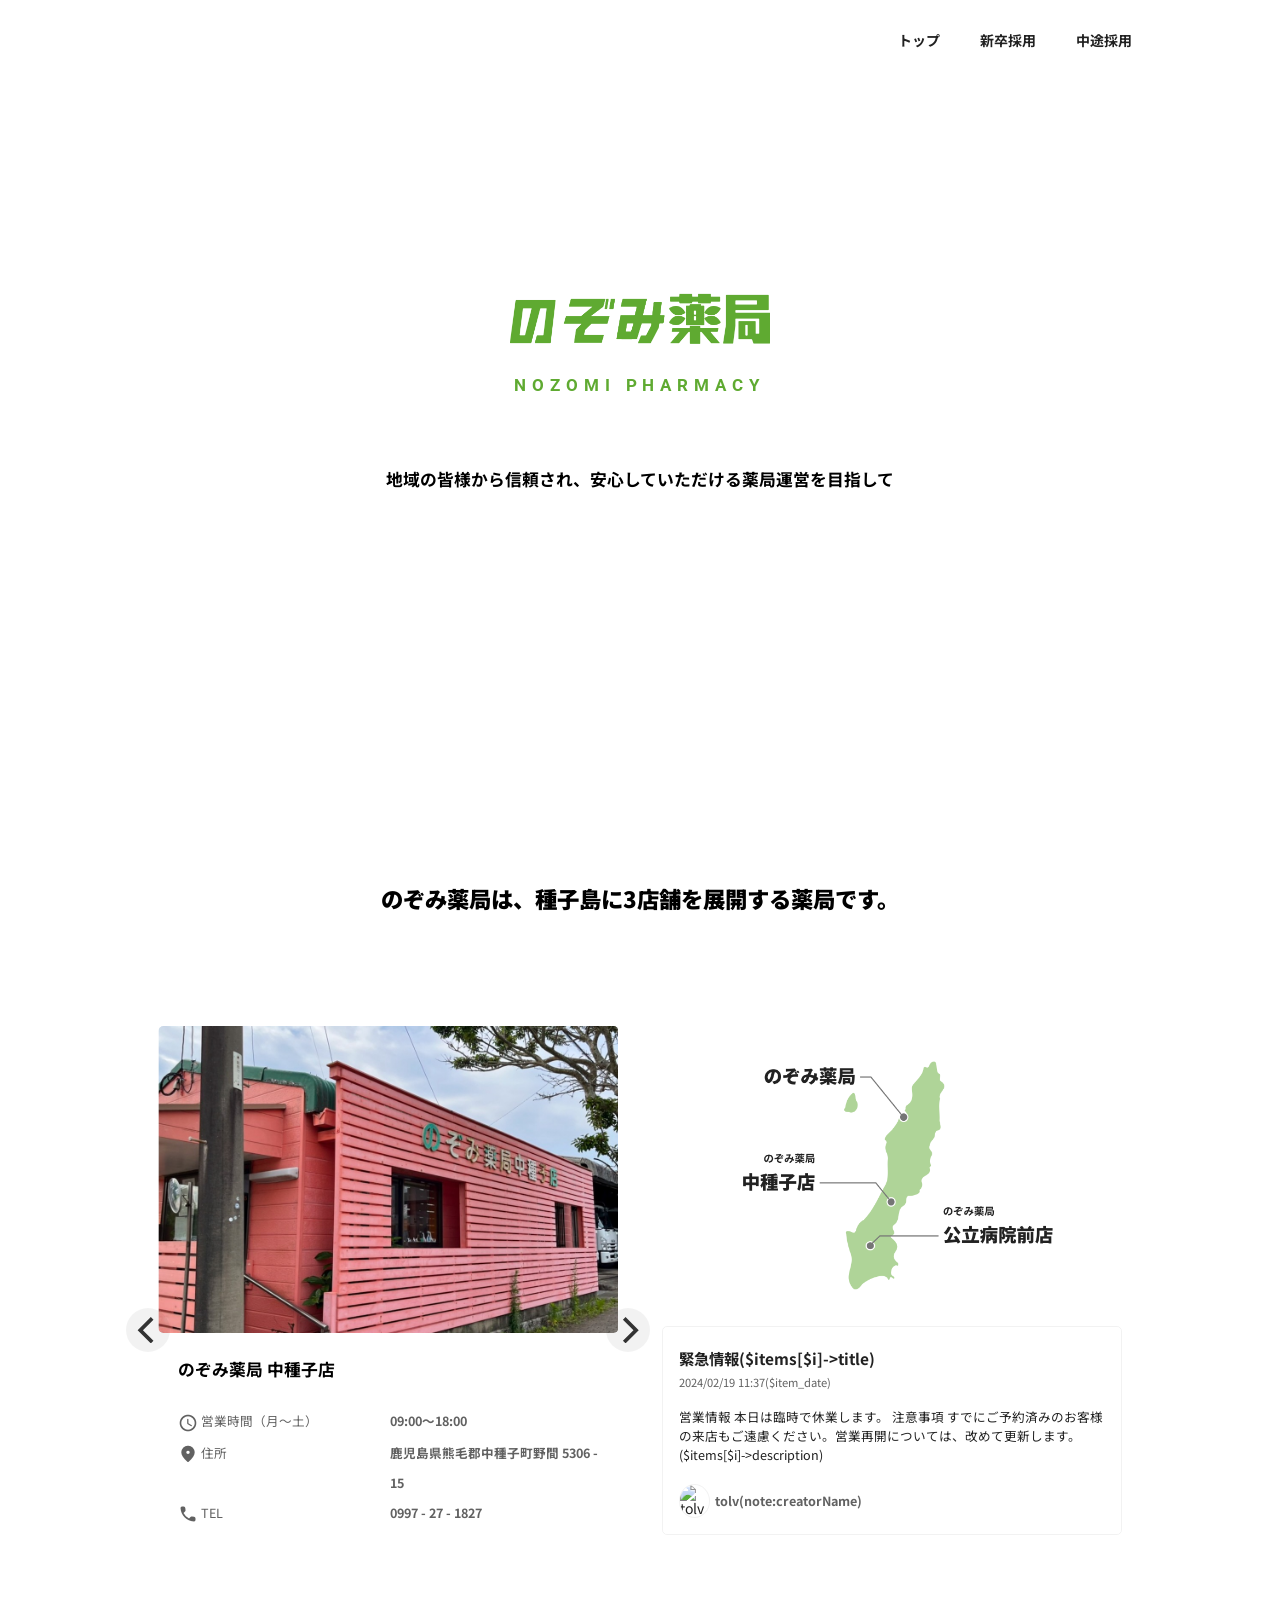
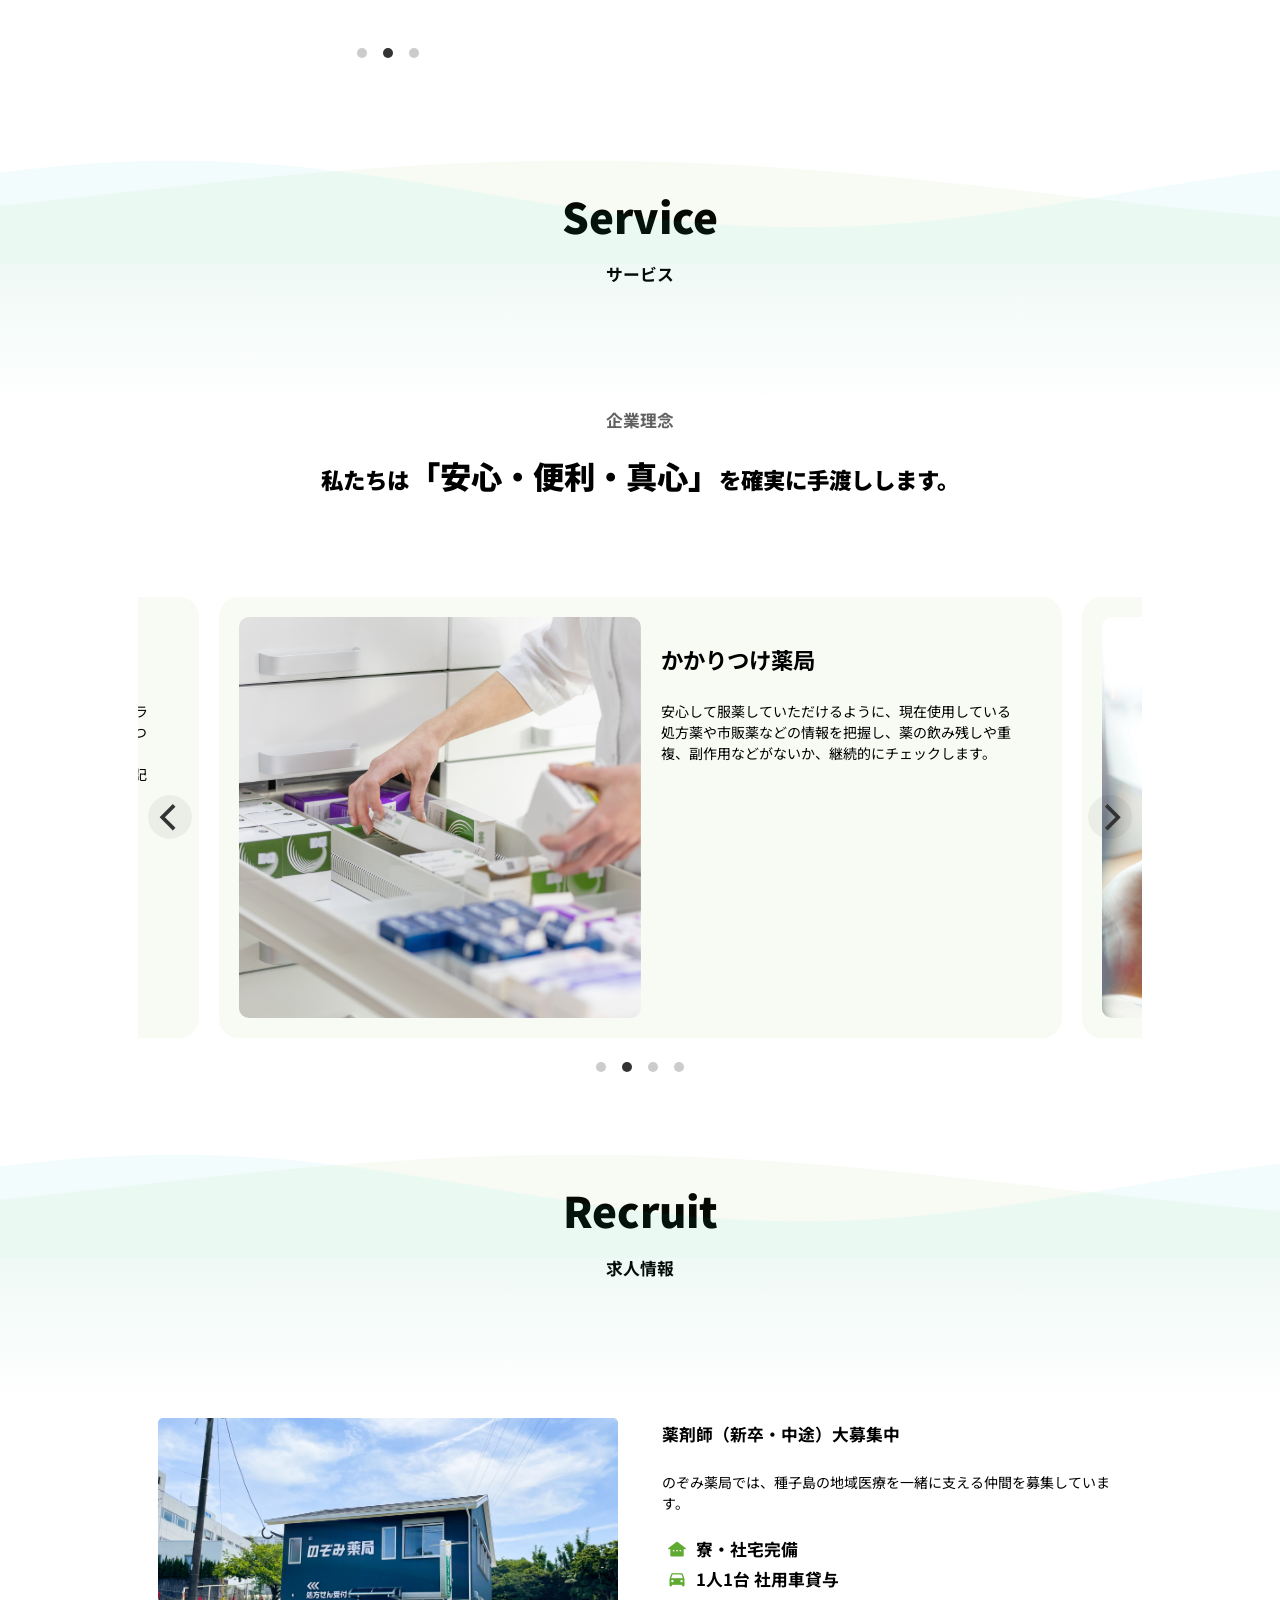
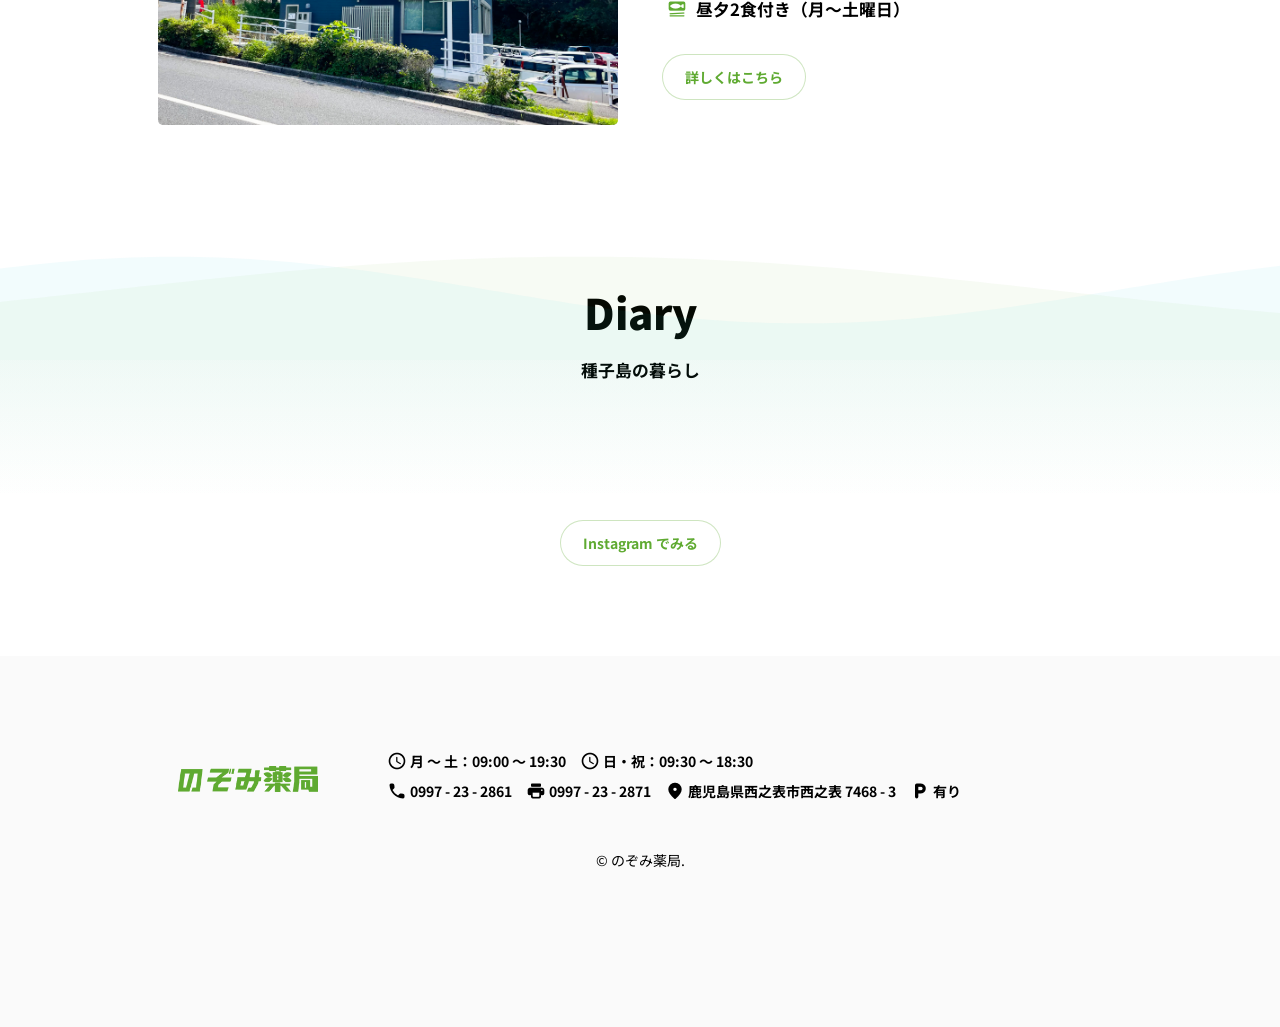
==== commit 714f66d3: "Merge pull request #8 from youkidie/design Carousel Buttonの位置調整" ====
--- a/index.html
+++ b/index.html
@@ -273,21 +273,7 @@
         <div class="content">
           <div class="update">
             <h2 class="">公式 note</h2>
-            <div class="note-embed">
-              <h2>
-                緊急情報($items[$i]->title)
-              </h2>
-              <div>
-                <span>2024/02/19 11:37($item_date) 
-                </span>
-              </div>
-              <p>
-                営業情報 本日は臨時で休業します。 注意事項 すでにご予約済みのお客様の来店もご遠慮ください。営業再開については、改めて更新します。($items[$i]->description)
-              </p>
-              <div class="note-account">
-                <img decoding="async" loading="lazy" alt="tolv" src="https://assets.st-note.com/production/uploads/images/131327702/profile_e160db16994242ec363bf2916fc68c3b.png?fit=bounds&amp;format=jpeg&amp;quality=85&amp;width=330">  
-                <div class="creator-name">tolv(note:creatorName)</div>
-              </div>
+            <div id="note-embed" class="note-embed">
             </div>  
           </div>
         </div>
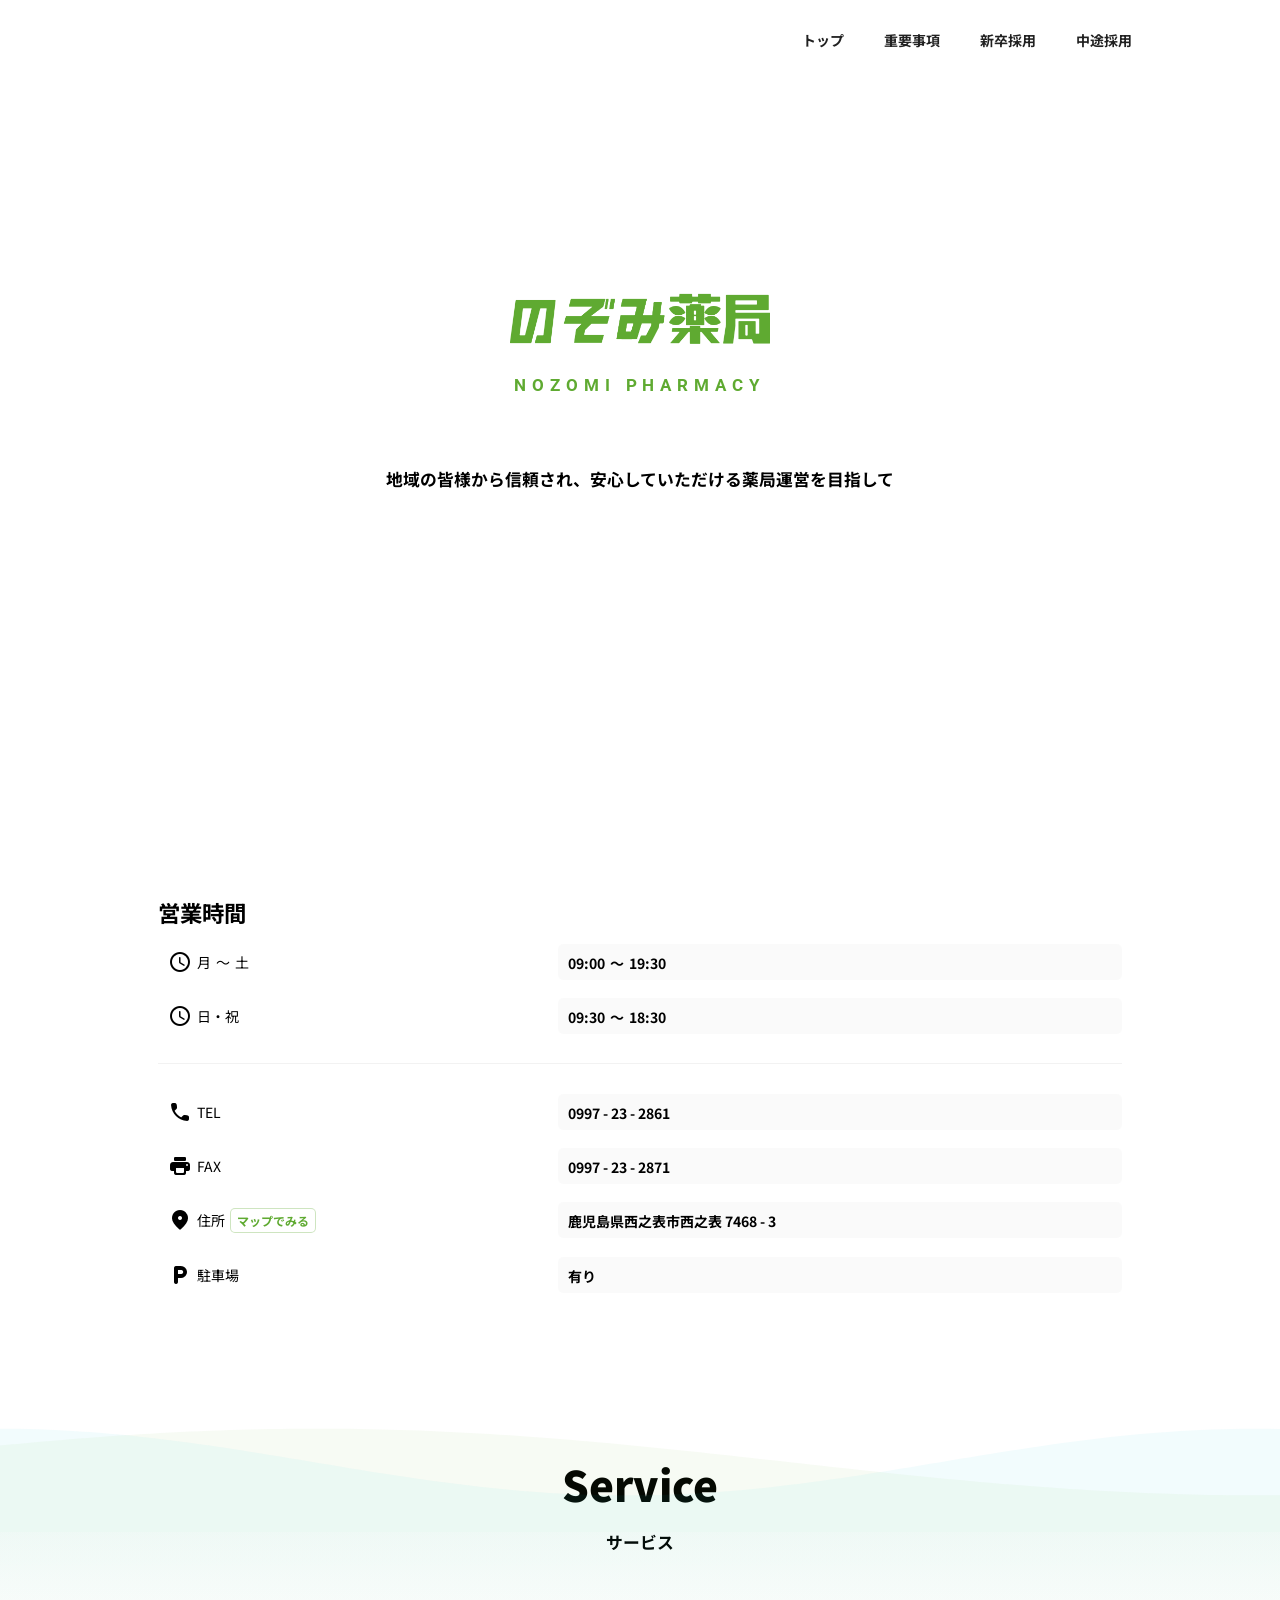
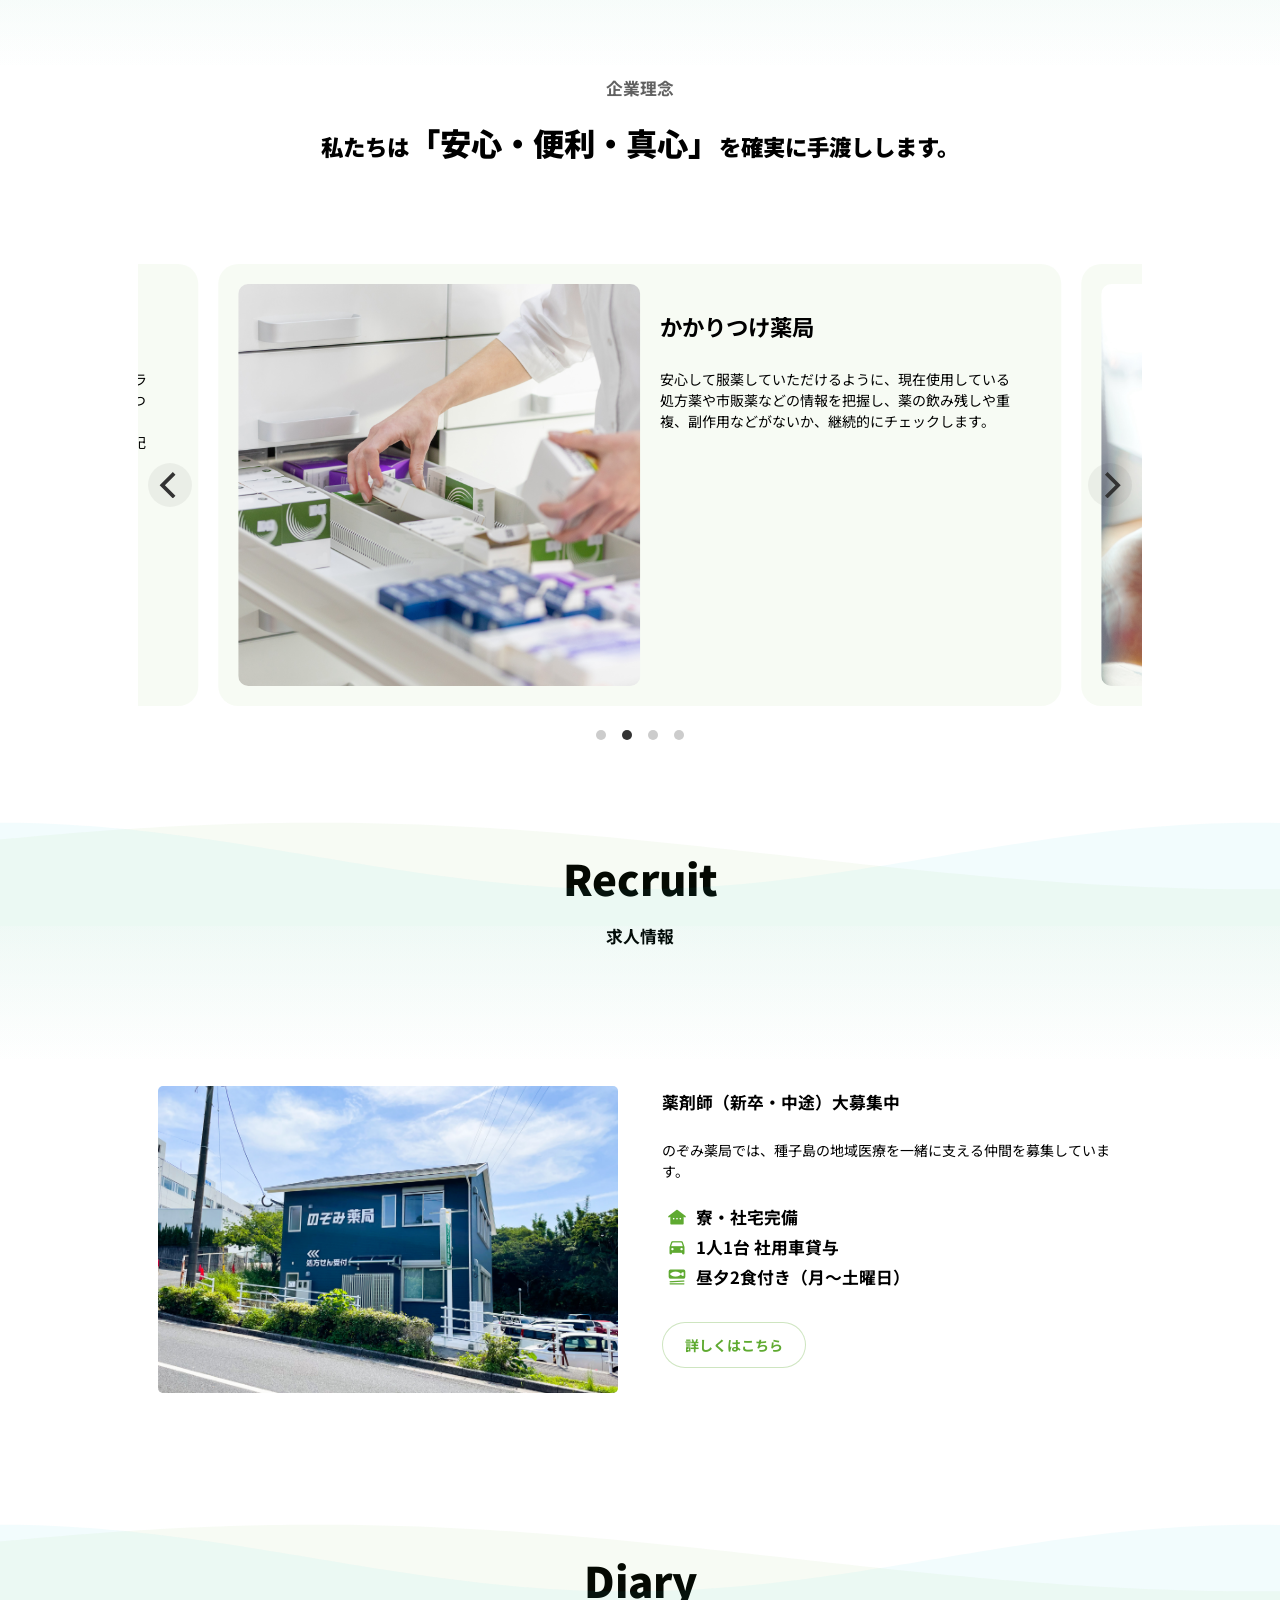
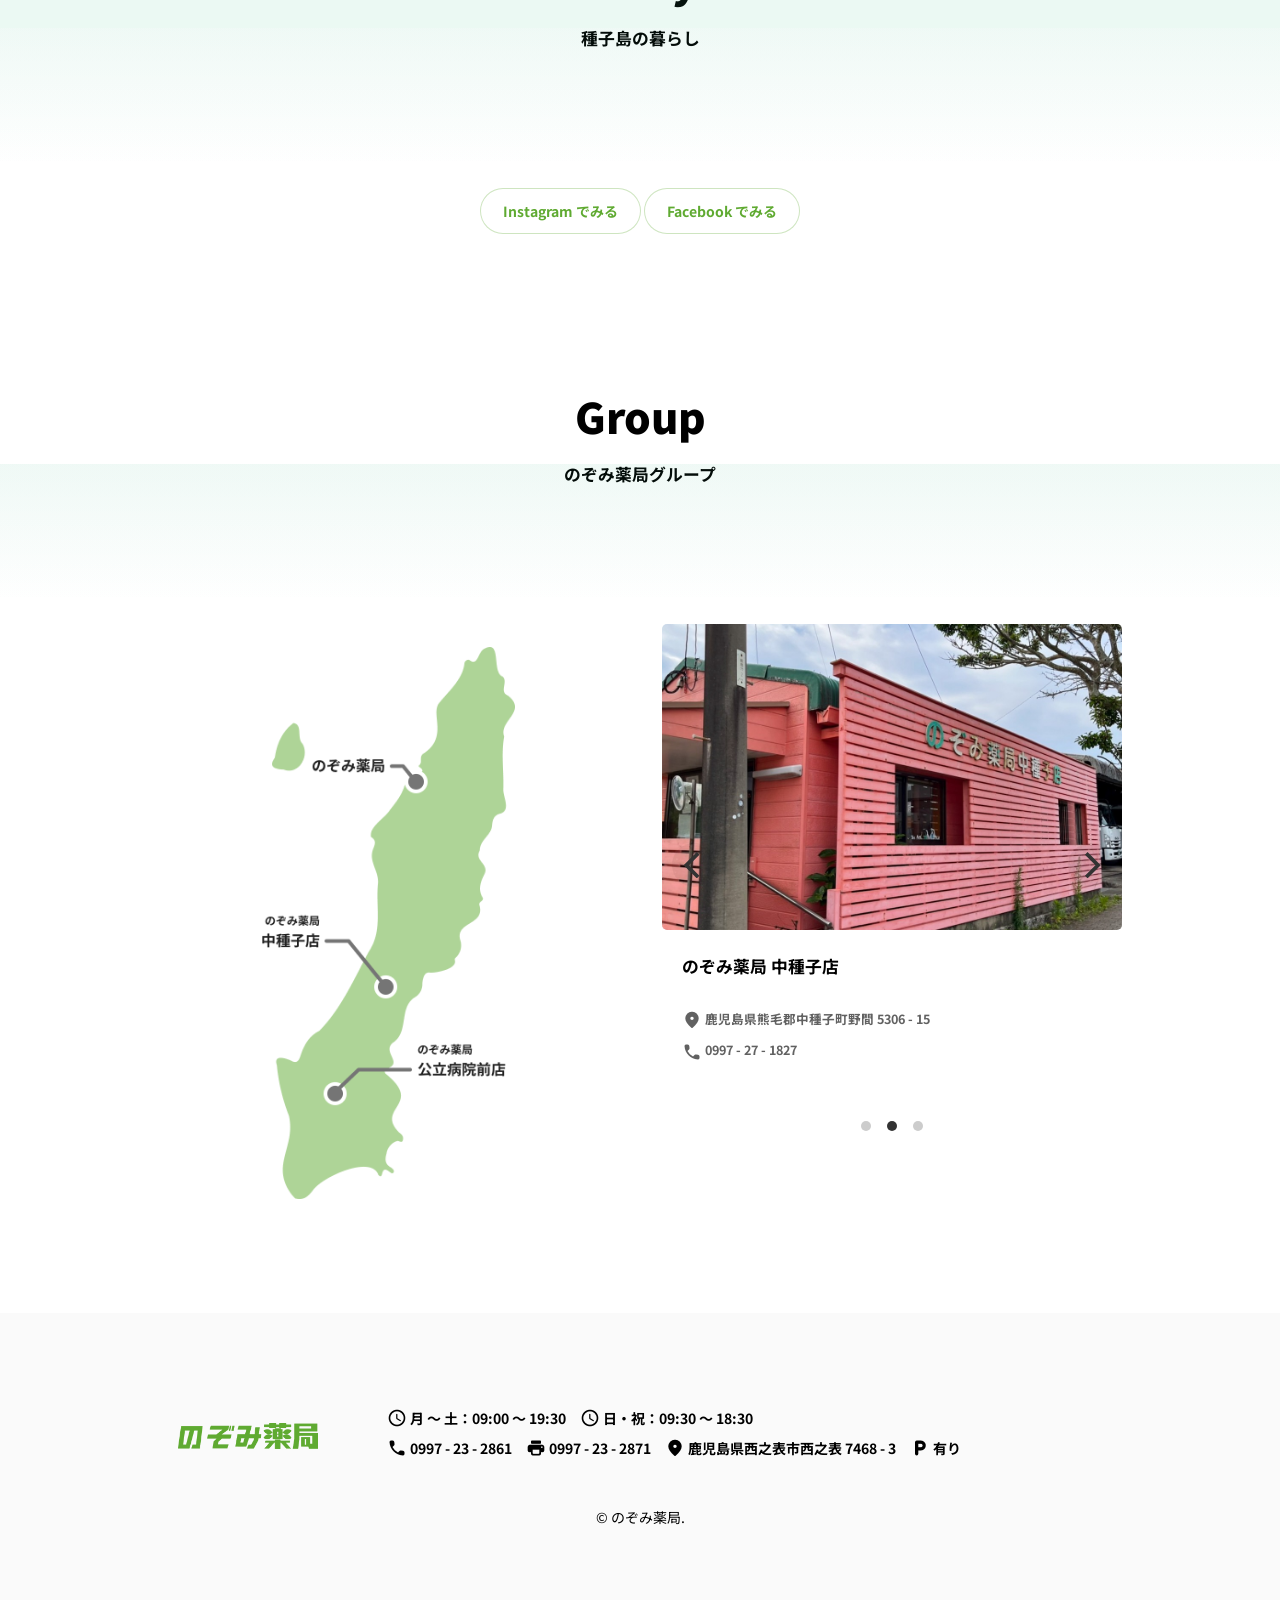
==== commit d9c1056b: "重要事項対応" ====
--- a/index.html
+++ b/index.html
@@ -36,6 +36,7 @@
         </ul>
         <ul class="menu">
           <li class="menu_item"><a href="index.html" class=""><div>トップ</div></a></li>
+          <li class="menu_item"><a href="important.html" class=""><div>重要事項</div></a></li>
           <li class="menu_item"><a href="recruit.html" class=""><div>新卒採用</div></a></li>
           <li class="menu_item"><a href="mid-career.html" class=""><div>中途採用</div></a></li>
         </ul>
@@ -47,13 +48,13 @@
         <a href="./" class="modal-menu_close"><div>トップ</div></a>
       </div>
       <div class="modal-menu_content">
+        <a href="important.html" class="modal-menu_close"><div>重要事項</div></a>
+      </div>
+      <div class="modal-menu_content">
         <a href="recruit.html" class="modal-menu_close"><div>新卒採用</div></a>
       </div>
       <div class="modal-menu_content">
         <a href="mid-career.html" class="modal-menu_close"><div>中途採用</div></a>
-      </div>
-      <div class="modal-menu_content">
-        <a href="recruit" class="modal-menu_close"><div>求人情報</div></a>
       </div>
       <div class="modal-menu_content">
         <a href="#" class="modal-menu_close"><div><span class="material-icons-round">close</span></div></a>
@@ -82,159 +83,7 @@
   	<video src="resources/hero_01_loop.mp4" loop autoplay muted playsinline></video>
   </div>
 
-  <!-- Group2 -->
-  <div class="container" id="group2">
-    <section>
-      <div class="statement">
-        <div class="statement-text weight-900">
-          <span class="pc-only">
-            のぞみ薬局は、種子島に3店舗を展開する薬局です。
-          </span>
-          <span class="mobile-only">
-            のぞみ薬局は、<br />種子島に3店舗を展開する<br />薬局です。
-          </span>
-        </div>
-      </div>
-      <div class="flex-layout">
-        <div class="content store-info">
-          <div class="js-flickity" data-flickity-options='{ "wrapAround":true, "autoPlay":true }'>
-            <div class="flickity-block-slim">
-              <img class="" src="resources/group_nishinoomote_2.jpg" />
-              <div class="content">
-                <h3>のぞみ薬局</h3>
-                <div class="group-info-item flex-layout">
-                  <div>
-                    <span class="material-icons-round small">schedule</span> <span class="group-info-key">営業時間（月〜土 / 日・祝）</span>
-                  </div>
-                  <div>
-                    <span class="group-info-value"><span>09:00</span><span>〜</span><span>19:30</span> / <span>09:30</span><span>〜</span><span>18:30</span></span>
-                  </div>                  
-                </div>                
-                <div class="group-info-item flex-layout">
-                  <div>
-                    <span class="material-icons-round small">place</span> <span class="group-info-key">住所</span>
-                  </div>
-                  <div>
-                    <span class="group-info-value">鹿児島県西之表市西之表<wbr> 7468 - 3</span>
-                    <button class="map-btn pc-only" onclick="location.href='https://goo.gl/maps/77gyjEtG16rLci9a6'">マップでみる</button>
-                    <button class="map-btn mobile-only" onclick="location.href='https://goo.gl/maps/77gyjEtG16rLci9a6'">マップ</button>      
-                  </div>
-                </div>
-                <div class="group-info-item flex-layout">
-                  <div>
-                    <span class="material-icons-round small">phone</span> <span class="group-info-key">TEL</span>
-                  </div>
-                  <div>
-                    <span class="group-info-value">0997 - 23 - 2861</span>
-                  </div>
-                </div>
-                <div class="group-info-item flex-layout">
-                  <div>
-                    <span class="material-icons-round small">print</span> <span class="group-info-key">FAX</span>
-                  </div>
-                  <div>
-                    <span class="group-info-value">0997 - 23 - 2871</span>
-                  </div>
-                </div>
-                <div class="group-info-item flex-layout">
-                  <div>
-                    <span class="material-icons-round small">local_parking</span> <span class="group-info-key">駐車場</span>
-                  </div>
-                  <div>
-                    <span class="group-info-value">有り</span>                    
-                  </div>
-                </div>
-              </div>
-            </div>
-            <div class="flickity-block-slim">
-              <img class="" src="resources/group_nakatane_2.jpg" />
-              <div class="content">
-                <h3>のぞみ薬局 中種子店</h3>
-                <div class="group-info-item flex-layout">
-                  <div>
-                    <span class="material-icons-round small">schedule</span> <span class="group-info-key">営業時間（月〜土）</span>
-                  </div>
-                  <div>
-                    <span class="group-info-value"><span>09:00</span><span>〜</span><span>18:00</span></span>
-                  </div>
-                </div>
-                <div class="group-info-item flex-layout">
-                  <div>
-                    <span class="material-icons-round small">place</span> <span class="group-info-key">住所</span>
-                  </div>
-                  <div>
-                    <span class="group-info-value">鹿児島県熊毛郡中種子町野間<wbr> 5306 - 15</span>
-                  </div>
-                </div>
-                <div class="group-info-item flex-layout">
-                  <div>
-                    <span class="material-icons-round small">phone</span> <span class="group-info-key">TEL</span>
-                  </div>
-                  <div>
-                    <span class="group-info-value">0997 - 27 - 1827</span>
-                  </div>
-                </div>
-              </div>
-            </div>
-            <div class="flickity-block-slim">
-              <img class="" src="resources/group_minamitane_2.jpg" />
-              <div class="content">
-                <h3>のぞみ薬局 公立病院前店</h3>
-                <div class="group-info-item flex-layout">
-                  <div>
-                    <span class="material-icons-round small">schedule</span> <span class="group-info-key">営業時間（月〜金 / 土）</span>
-                  </div>
-                  <div>
-                    <span class="group-info-value"><span>08:30</span><span>〜</span><span>17:30</span> / <span>09:00</span><span>〜</span><span>12:00</span></span>
-                  </div>
-                </div>
-                <div class="group-info-item flex-layout">
-                  <div>
-                    <span class="material-icons-round small">place</span> <span class="group-info-key">住所</span>
-                  </div>
-                  <div>
-                    <span class="group-info-value">鹿児島県熊毛郡南中種子町中之上<wbr> 1700 - 156</span>
-                  </div>
-                </div>
-                <div class="group-info-item flex-layout">
-                  <div>
-                    <span class="material-icons-round small">phone</span> <span class="group-info-key">TEL</span>
-                  </div>
-                  <div>
-                    <span class="group-info-value">0997 - 24 - 1610</span>
-                  </div>
-                </div>
-              </div>
-            </div>
-          </div>
-        </div>
-        <div class="photo content">
-          <img class="groupmap" src="resources/groupmap_2.png" alt=""/> 
-          <div class="update">
-            <div class="note-embed">
-              <h2>
-                緊急情報($items[$i]->title)
-              </h2>
-              <div>
-                <span>2024/02/19 11:37($item_date) 
-                </span>
-              </div>
-              <p>
-                営業情報 本日は臨時で休業します。 注意事項 すでにご予約済みのお客様の来店もご遠慮ください。営業再開については、改めて更新します。($items[$i]->description)
-              </p>
-              <div class="note-account">
-                <img decoding="async" loading="lazy" alt="tolv" src="https://assets.st-note.com/production/uploads/images/131327702/profile_e160db16994242ec363bf2916fc68c3b.png?fit=bounds&amp;format=jpeg&amp;quality=85&amp;width=330">  
-                <div class="creator-name">tolv(note:creatorName)</div>
-              </div>
-            </div>  
-          </div> 
-        </div>
-      </div>
-    </section>
-  </div>
-
   <!-- Info -->
-  <!--
   <div class="container" id="info">
     <section>
       <div class="flex-layout">
@@ -270,17 +119,16 @@
             <div class="info-value"><span>有り</span></div>
           </div>
         </div>
-        <div class="content">
+        <!-- <div class="content">
           <div class="update">
             <h2 class="">公式 note</h2>
             <div id="note-embed" class="note-embed">
             </div>  
           </div>
-        </div>
-      </div>
-    </section>
-  </div>
-  -->  
+        </div> -->
+      </div>
+    </section>
+  </div>
 
   <!-- Wave1 -->
   <div id="wrapper">
@@ -409,19 +257,19 @@
   <!-- Diary -->
   <div class="container" id="diary">
     <section>
-      <div>
+      <!-- <div>
         <div id="instagram-gallery" class="instagram-gallery" />
-      </div>
-      <div class="flex-layout">
+      </div> -->
+      <!-- <div class="flex-layout"> -->
         <div class="align-center content">
           <button onclick="location.href='https://www.instagram.com/nozomi_pharmacy_nishinoomote/'">Instagram でみる</button>
-        </div>
-      </div>
+          <button onclick="location.href='https://www.facebook.com/people/%E3%81%AE%E3%81%9E%E3%81%BF%E8%96%AC%E5%B1%80/100083173698209/'">Facebook でみる</button>
+        </div>
+      <!-- </div> -->
     </section>
   </div>
 
   <!-- Wave4 -->
-  <!--
   <div id="wrapper">
     <div class="wave">
       <div class="section-title">
@@ -435,9 +283,8 @@
       <div class="submerse1-2"></div>
     </div>
   </div>
-  -->
+ 
   <!-- Group -->
-  <!--
   <div class="container" id="recruit">
     <section>
       <div class="flex-layout">
@@ -496,7 +343,7 @@
       </div>
     </section>
   </div>
-  -->
+ 
 
 <!-- Footer -->
   <footer>
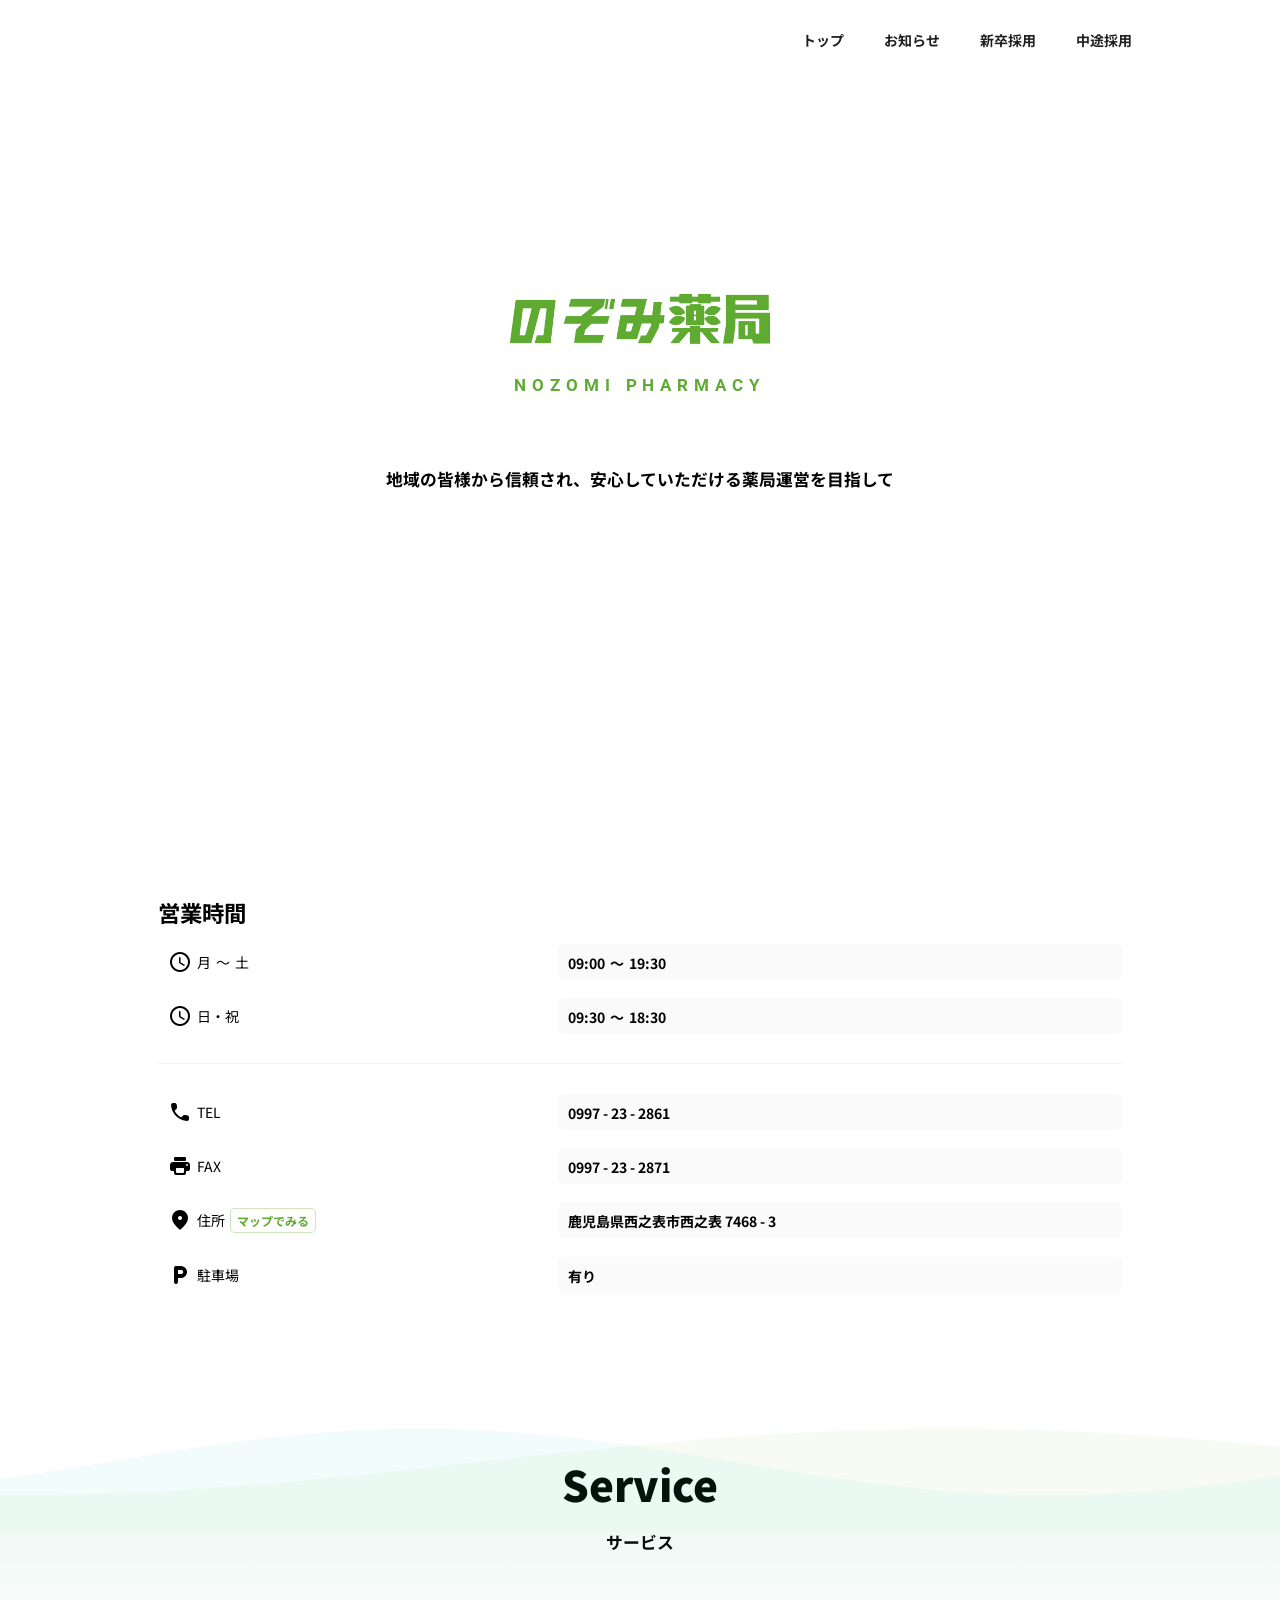
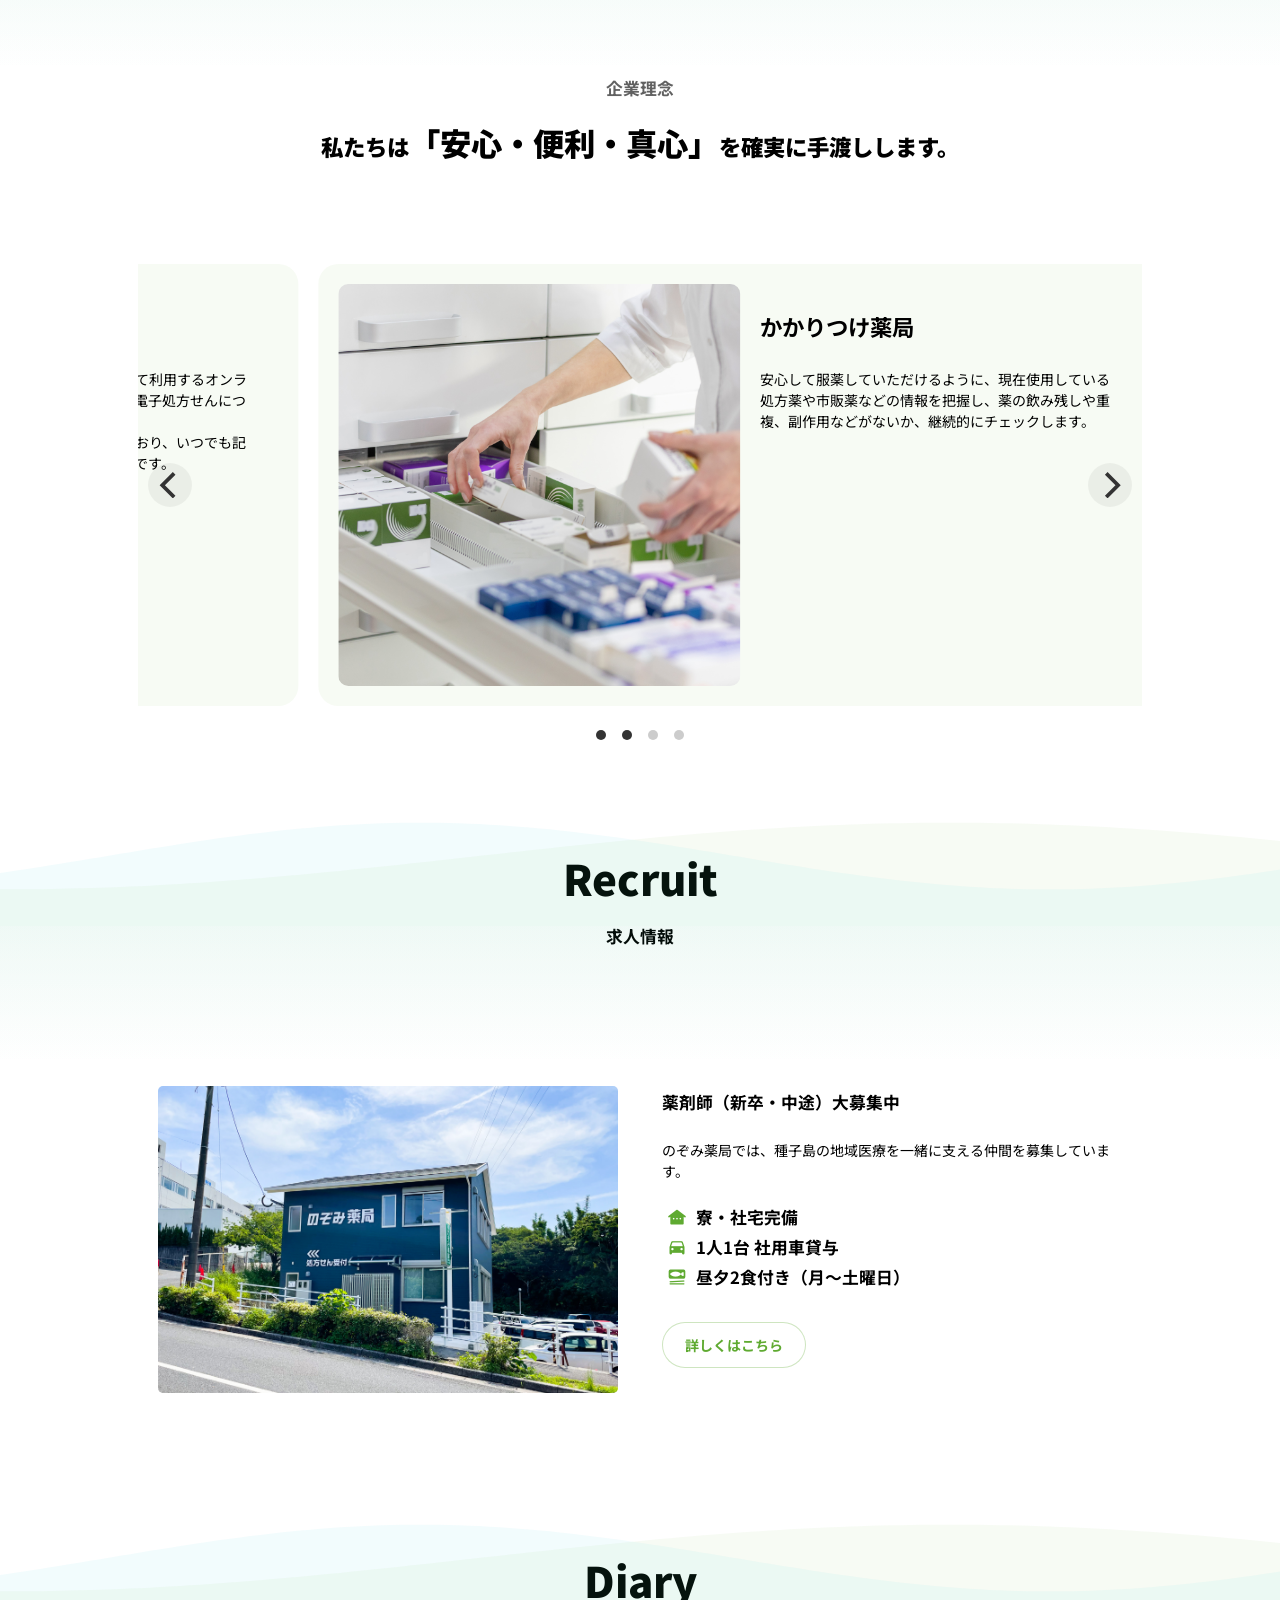
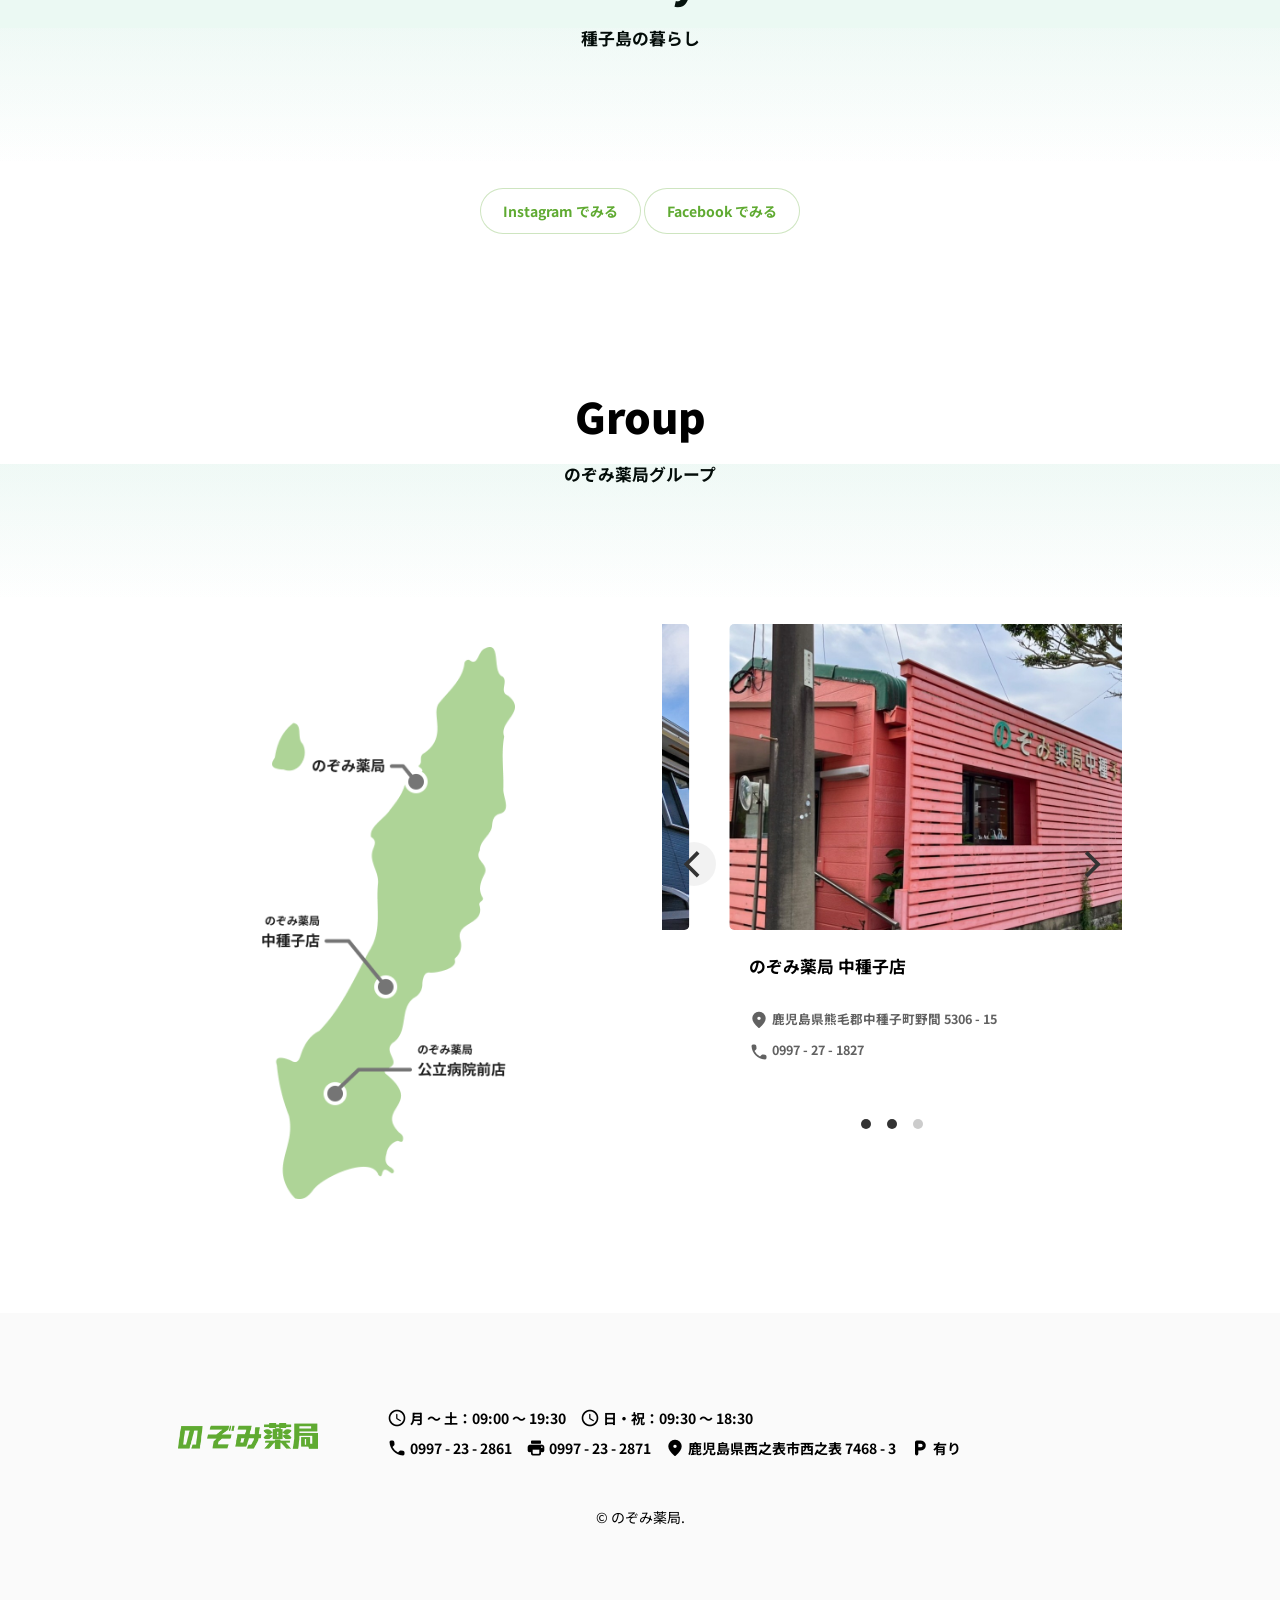
==== commit d907e037: "重要事項->お知らせ" ====
--- a/index.html
+++ b/index.html
@@ -36,7 +36,7 @@
         </ul>
         <ul class="menu">
           <li class="menu_item"><a href="index.html" class=""><div>トップ</div></a></li>
-          <li class="menu_item"><a href="important.html" class=""><div>重要事項</div></a></li>
+          <li class="menu_item"><a href="important.html" class=""><div>お知らせ</div></a></li>
           <li class="menu_item"><a href="recruit.html" class=""><div>新卒採用</div></a></li>
           <li class="menu_item"><a href="mid-career.html" class=""><div>中途採用</div></a></li>
         </ul>
@@ -48,7 +48,7 @@
         <a href="./" class="modal-menu_close"><div>トップ</div></a>
       </div>
       <div class="modal-menu_content">
-        <a href="important.html" class="modal-menu_close"><div>重要事項</div></a>
+        <a href="important.html" class="modal-menu_close"><div>お知らせ</div></a>
       </div>
       <div class="modal-menu_content">
         <a href="recruit.html" class="modal-menu_close"><div>新卒採用</div></a>
--- a/css/main.css
+++ b/css/main.css
@@ -438,6 +438,11 @@
 	background-color: var(--base-color-100);
 }
 
+#diary {
+	position: relative;
+	z-index: 1;
+}
+
 .section-title {
 	text-align: center;
 	padding: 50px 0;
--- a/css/wave.css
+++ b/css/wave.css
@@ -56,6 +56,8 @@
 .wave canvas {
   position: absolute;
   bottom: 0;
-  left:0;
+  left: 0;
   width: 100%;
+  height: 140px;
+  pointer-events: none;
 }
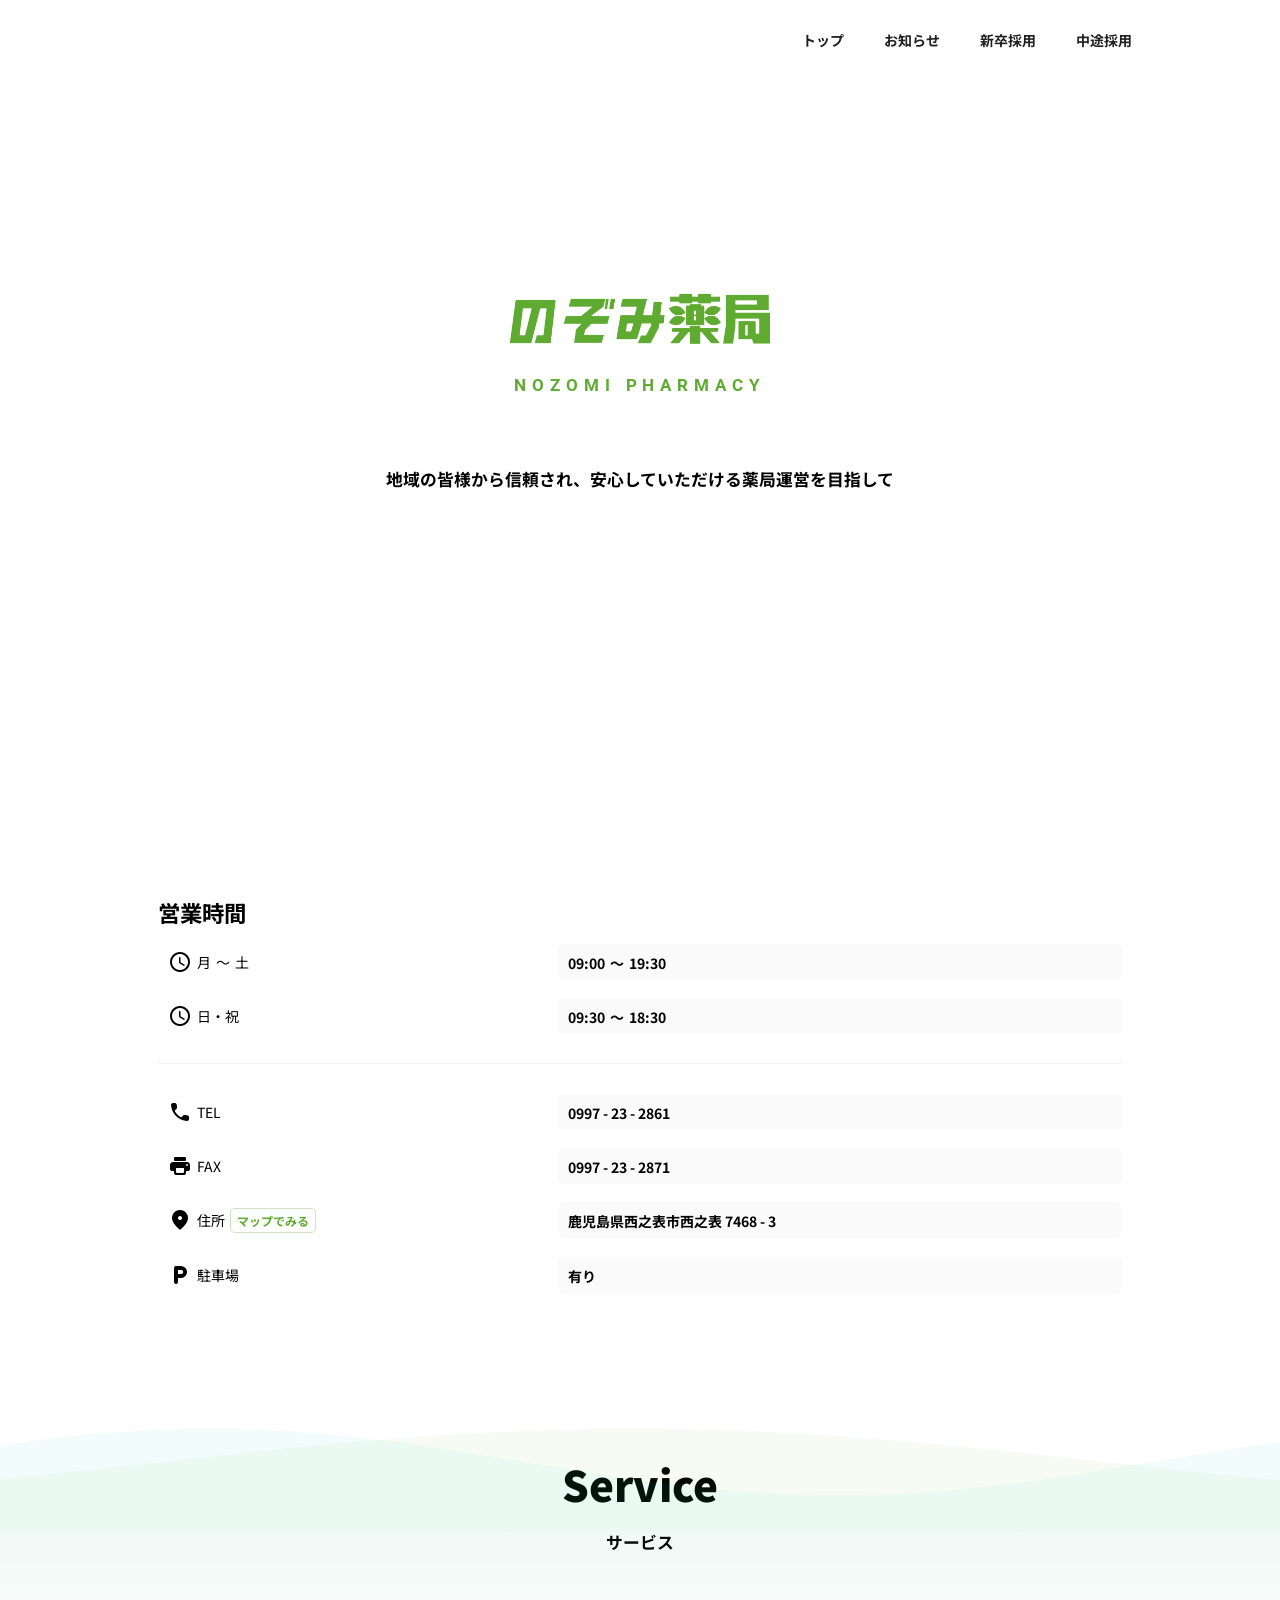
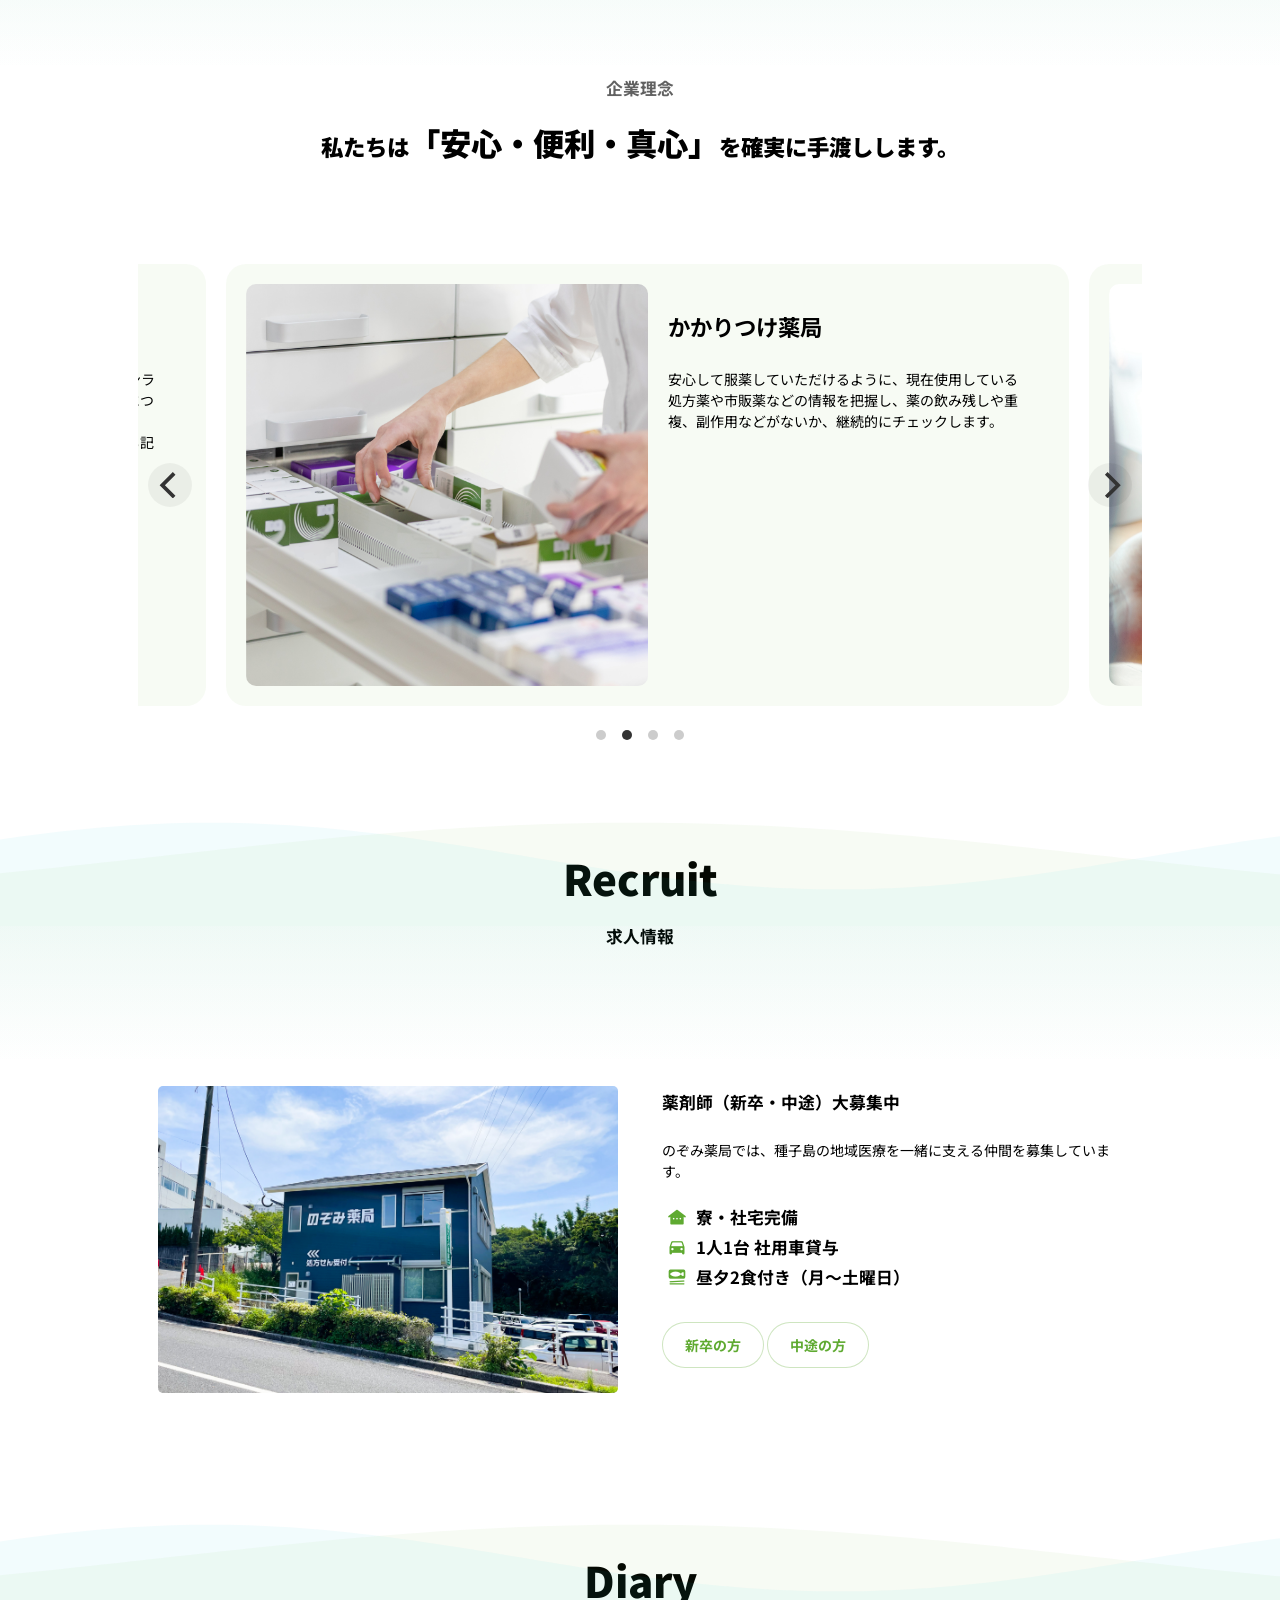
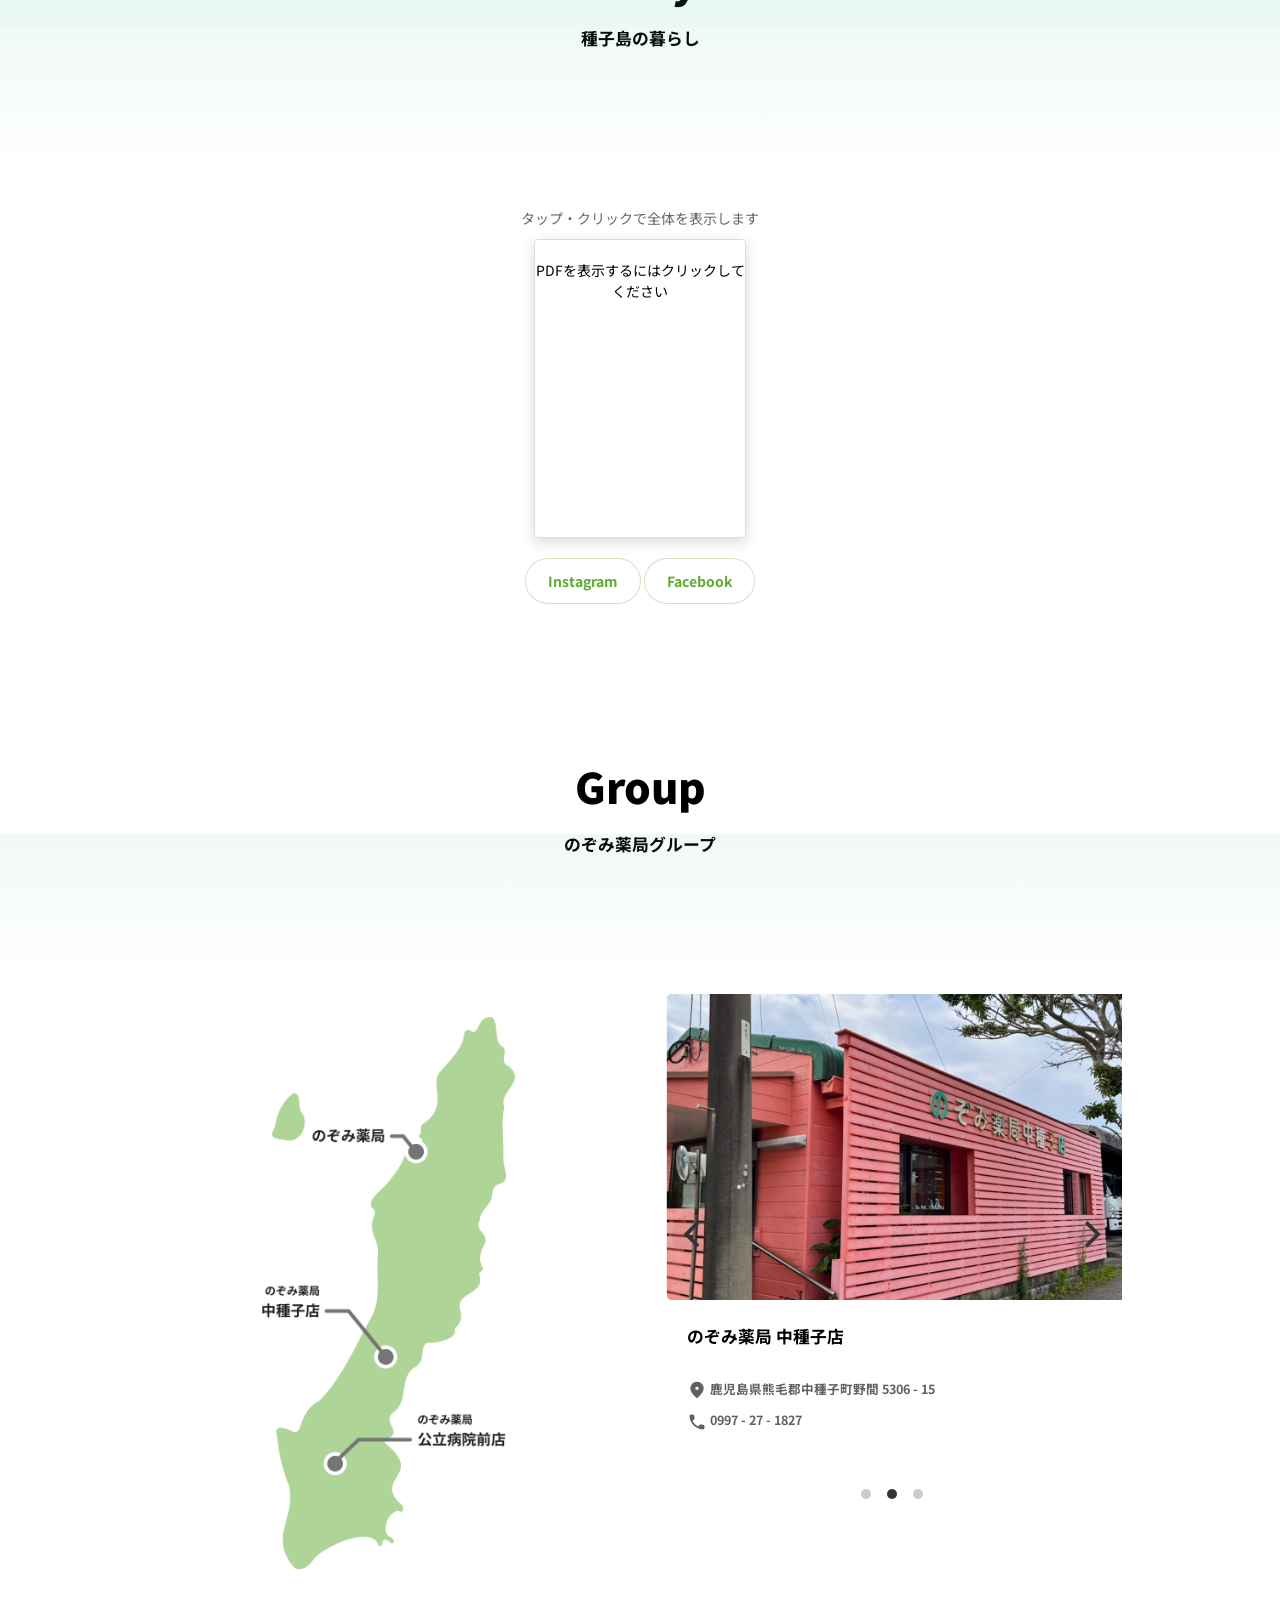
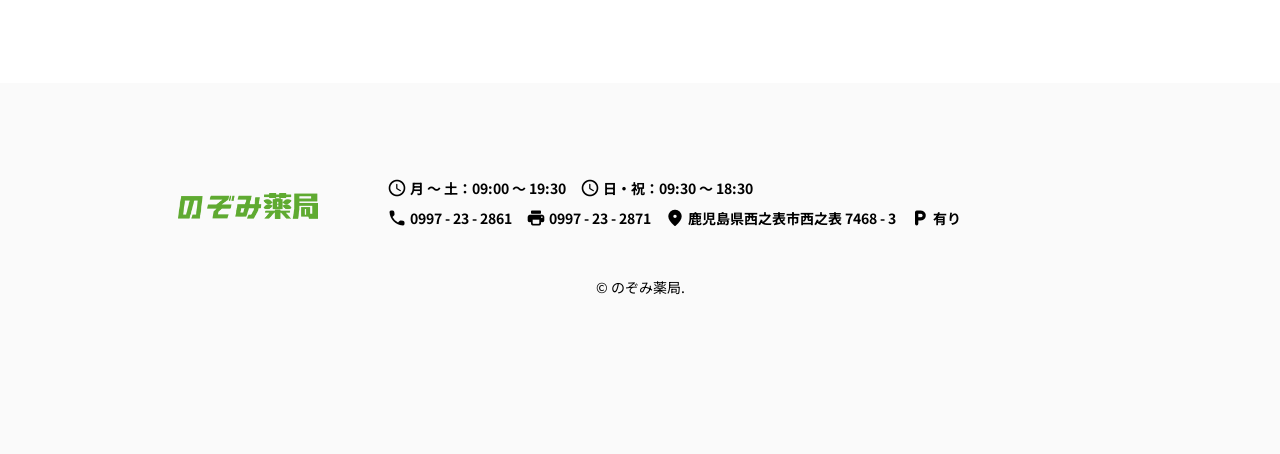
==== commit 423b6653: "pdf upload" ====
--- a/index.html
+++ b/index.html
@@ -232,7 +232,8 @@
             <span class="feature-item-value">昼夕2食付き（月～土曜日）</span>
           </div>
           <div class="feature-item-button">
-            <button onclick="location.href='recruit'">詳しくはこちら</button>
+            <button onclick="location.href='recruit.html'">新卒の方</button>
+            <button onclick="location.href='mid-career.html'">中途の方</button>
           </div>
         </div>
       </div>
@@ -262,8 +263,37 @@
       </div> -->
       <!-- <div class="flex-layout"> -->
         <div class="align-center content">
-          <button onclick="location.href='https://www.instagram.com/nozomi_pharmacy_nishinoomote/'">Instagram でみる</button>
-          <button onclick="location.href='https://www.facebook.com/people/%E3%81%AE%E3%81%9E%E3%81%BF%E8%96%AC%E5%B1%80/100083173698209/'">Facebook でみる</button>
+          <!-- ① PDFの1ページ目を自動で縮小表示するサムネイル -->
+          <div class="pdf-thumbnail-container">
+            <p class="pdf-instruction">タップ・クリックで全体を表示します</p>
+            
+            <!-- #page=1 を末尾につけることで、強制的に1ページ目を表示させます -->
+            <div class="pdf-thumbnail-wrapper" onclick="openPdfModal('resources/notice.pdf')">
+              <object data="resources/notice.pdf#page=1&toolbar=0&navpanes=0&scrollbar=0" type="application/pdf" width="100%" height="100%">
+                <!-- 万が一PDFが表示できないブラウザ用の代替テキスト -->
+                <p>PDFを表示するにはクリックしてください</p>
+              </object>
+              <!-- クリックイベントを通すための透明なカバー層 -->
+              <div class="pdf-click-cover">
+                <div class="pdf-overlay-text">
+                  <span class="material-icons-round">zoom_in</span>
+                  <span>拡大して読む</span>
+                </div>
+              </div>
+            </div>
+            
+          </div>
+
+          <!-- ② ポップアップ表示されるモーダルウィンドウ -->
+          <div id="pdfModal" class="pdf-modal-backdrop" onclick="closePdfModal()">
+            <div class="pdf-modal-content" onclick="event.stopPropagation();">
+              <span class="pdf-close-btn" onclick="closePdfModal()">&times; 閉じる</span>
+              <iframe id="pdfIframe" src="" width="100%" height="100%"></iframe>
+            </div>
+          </div>
+
+          <button onclick="location.href='https://www.instagram.com/nozomi_pharmacy_nishinoomote/'">Instagram</button>
+          <button onclick="location.href='https://www.facebook.com/people/%E3%81%AE%E3%81%9E%E3%81%BF%E8%96%AC%E5%B1%80/100083173698209/'">Facebook</button>
         </div>
       <!-- </div> -->
     </section>
@@ -396,5 +426,7 @@
 <script src="js/wave.js"></script>
 <script src="js/flickity.pkgd.js"></script>
 <script src="js/script.js"></script>
+<script src="js/mammoth.browser.min.js"></script>
+
 </body>
 </html>
--- a/css/main.css
+++ b/css/main.css
@@ -992,9 +992,9 @@
 }
 
 /* Interview */
-
 .interview-layout {
 	display: flex;
+	margin-bottom: 40px;
 }
 
 @media screen and (max-width: 1023px) {
@@ -1072,3 +1072,104 @@
 		display: inline;
 	}
 }
+
+/* PDFサムネイルのスタイル */
+.pdf-thumbnail-container {
+	text-align: center;
+	margin: 20px auto;
+  }
+  .pdf-instruction {
+	font-size: 14px;
+	color: #666;
+	margin-bottom: 10px;
+  }
+  /* PDFを小さく表示する外枠 */
+  .pdf-thumbnail-wrapper {
+	position: relative;
+	width: 210px;  /* 縦横比を一般的なA4（1:1.414）に合わせる設定 */
+	height: 297px; 
+	margin: 0 auto;
+	cursor: pointer;
+	border: 1px solid #ddd;
+	border-radius: 4px;
+	overflow: hidden;
+	box-shadow: 0 4px 15px rgba(0, 0, 0, 0.15);
+	transition: transform 0.3s ease, box-shadow 0.3s ease;
+  }
+  .pdf-thumbnail-wrapper:hover {
+	transform: translateY(-5px);
+	box-shadow: 0 8px 25px rgba(0, 0, 0, 0.25);
+  }
+  /* PDF内のクリック判定を無効化し、親の拡大イベントを発火させるための透明カバー */
+  .pdf-click-cover {
+	position: absolute;
+	top: 0;
+	left: 0;
+	width: 100%;
+	height: 100%;
+	background: rgba(0, 0, 0, 0); /* 通常時は透明 */
+	display: flex;
+	flex-direction: column;
+	justify-content: center;
+	align-items: center;
+	transition: background 0.3s ease;
+  }
+  /* ホバーした時に文字と半透明の黒を重ねる */
+  .pdf-overlay-text {
+	color: #fff;
+	display: flex;
+	flex-direction: column;
+	align-items: center;
+	opacity: 0;
+	transition: opacity 0.3s ease;
+	font-size: 14px;
+	font-weight: bold;
+  }
+  .pdf-thumbnail-wrapper:hover .pdf-click-cover {
+	background: rgba(0, 0, 0, 0.4);
+  }
+  .pdf-thumbnail-wrapper:hover .pdf-overlay-text {
+	opacity: 1;
+  }
+
+  /* モーダル（拡大画面）のスタイル */
+  .pdf-modal-backdrop {
+	display: none;
+	position: fixed;
+	top: 0;
+	left: 0;
+	width: 100vw;
+	height: 100vh;
+	background: rgba(0, 0, 0, 0.85);
+	z-index: 9999;
+	justify-content: center;
+	align-items: center;
+  }
+  .pdf-modal-content {
+	position: relative;
+	width: 90%;
+	max-width: 900px;
+	height: 85vh;
+	background: #fff;
+	border-radius: 8px;
+	box-sizing: border-box;
+	padding: 5px;
+  }
+  .pdf-close-btn {
+	position: absolute;
+	top: -35px;
+	right: 0;
+	color: #fff;
+	font-size: 16px;
+	cursor: pointer;
+	padding: 5px 10px;
+	background: rgba(255,255,255,0.2);
+	border-radius: 4px;
+  }
+  .pdf-close-btn:hover {
+	background: rgba(255,255,255,0.4);
+  }
+  iframe {
+	border: none;
+  }
+  
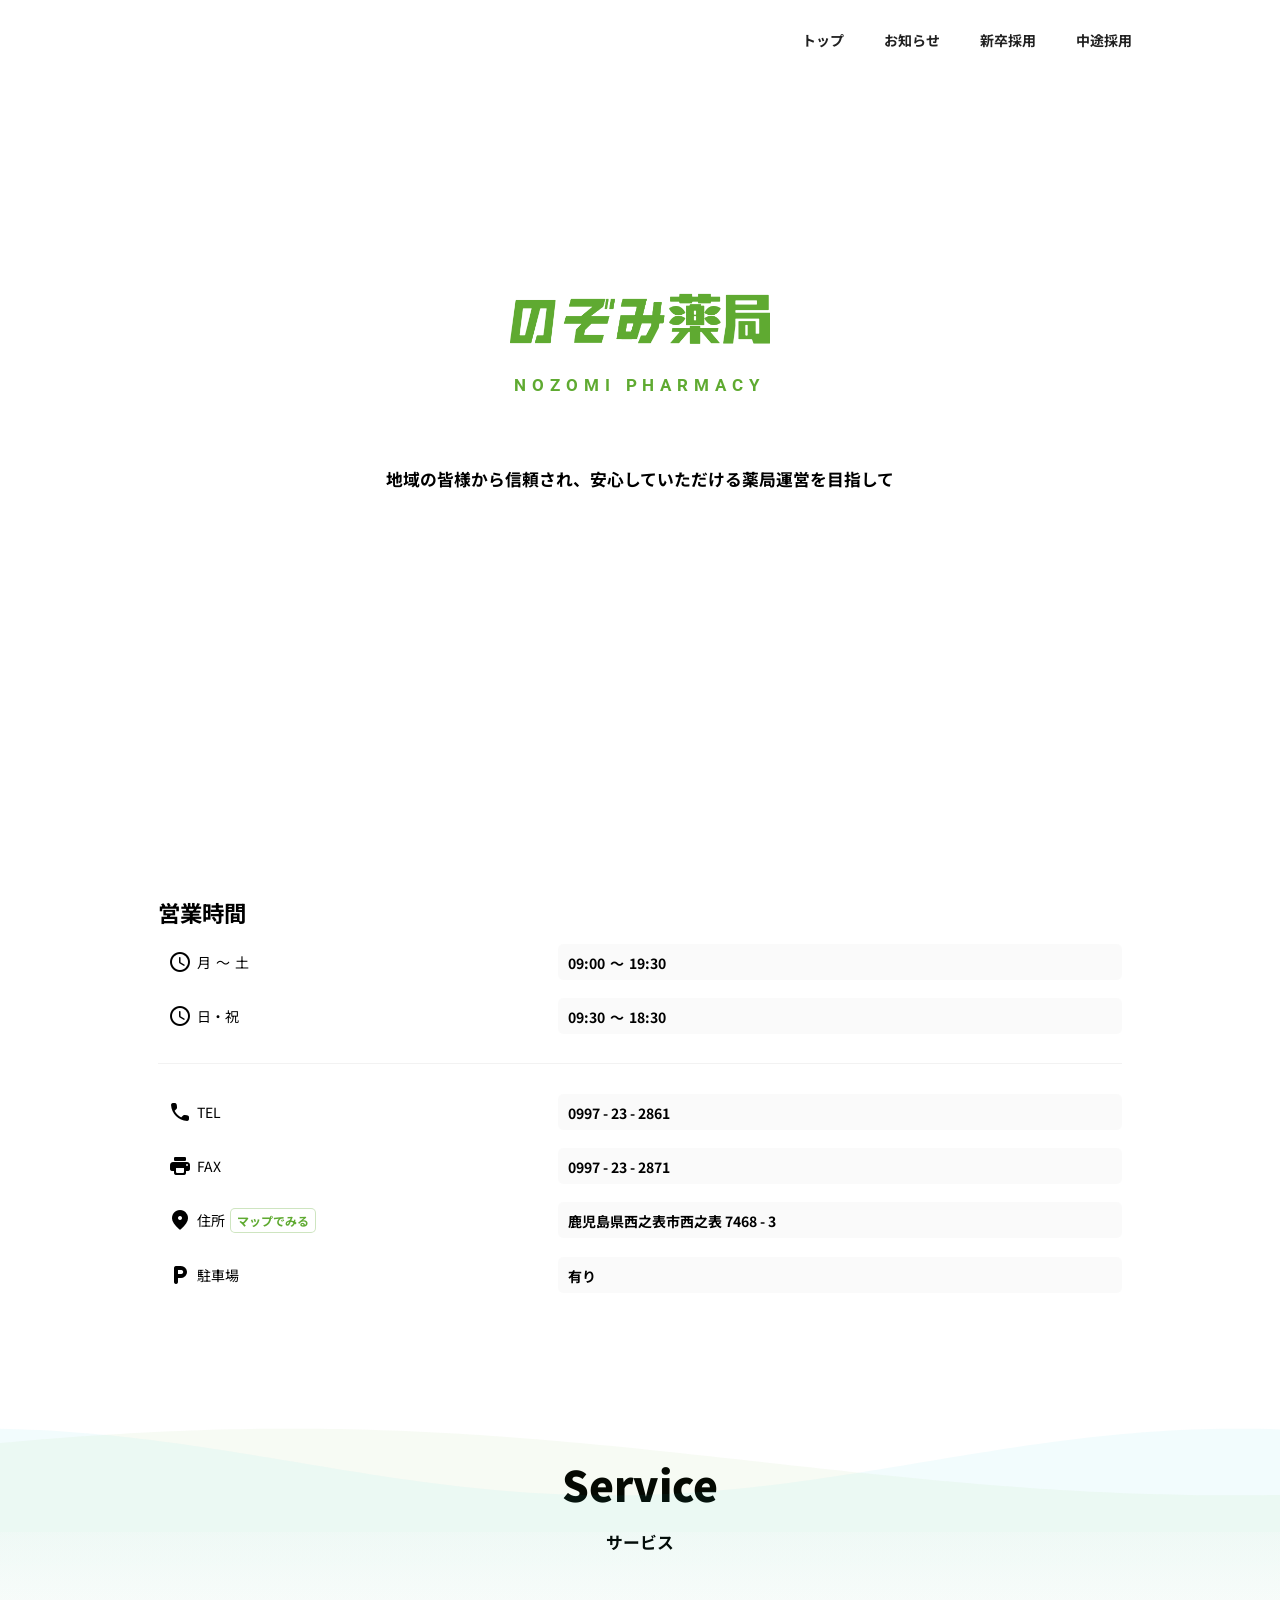
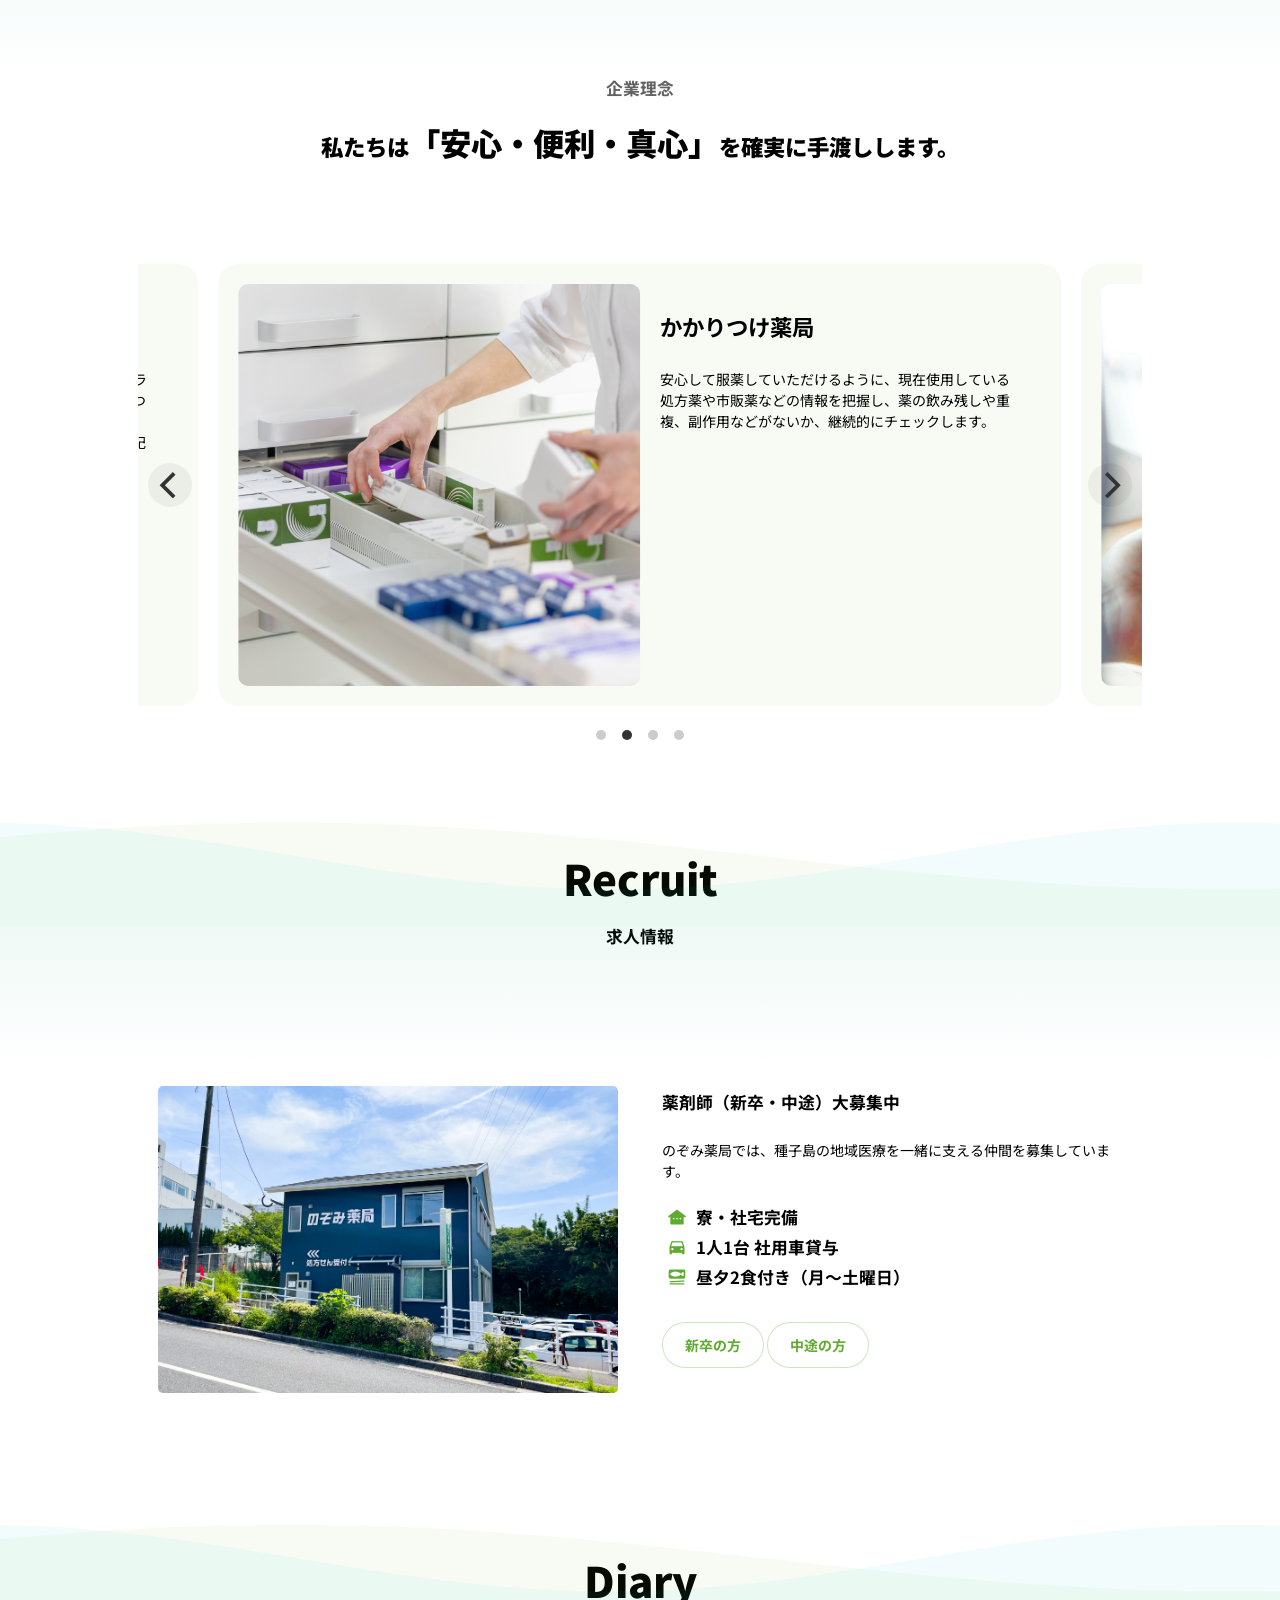
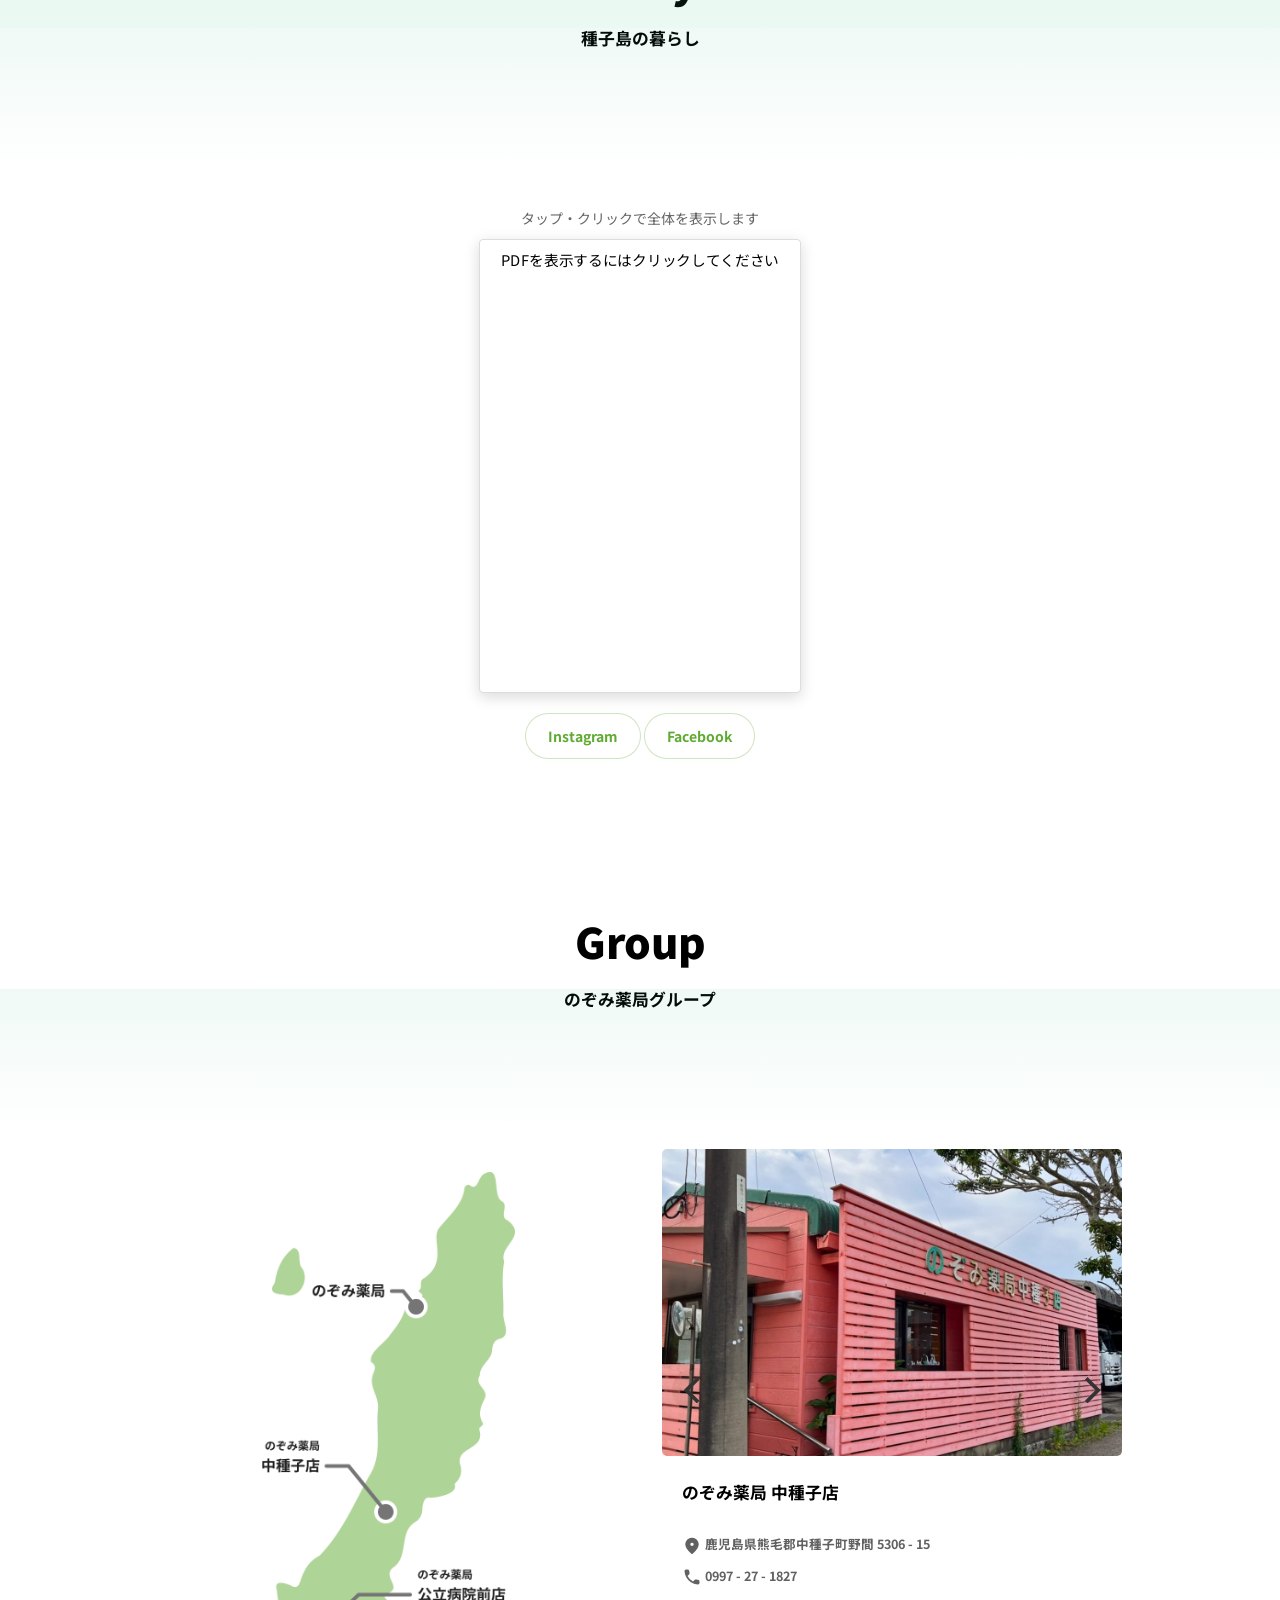
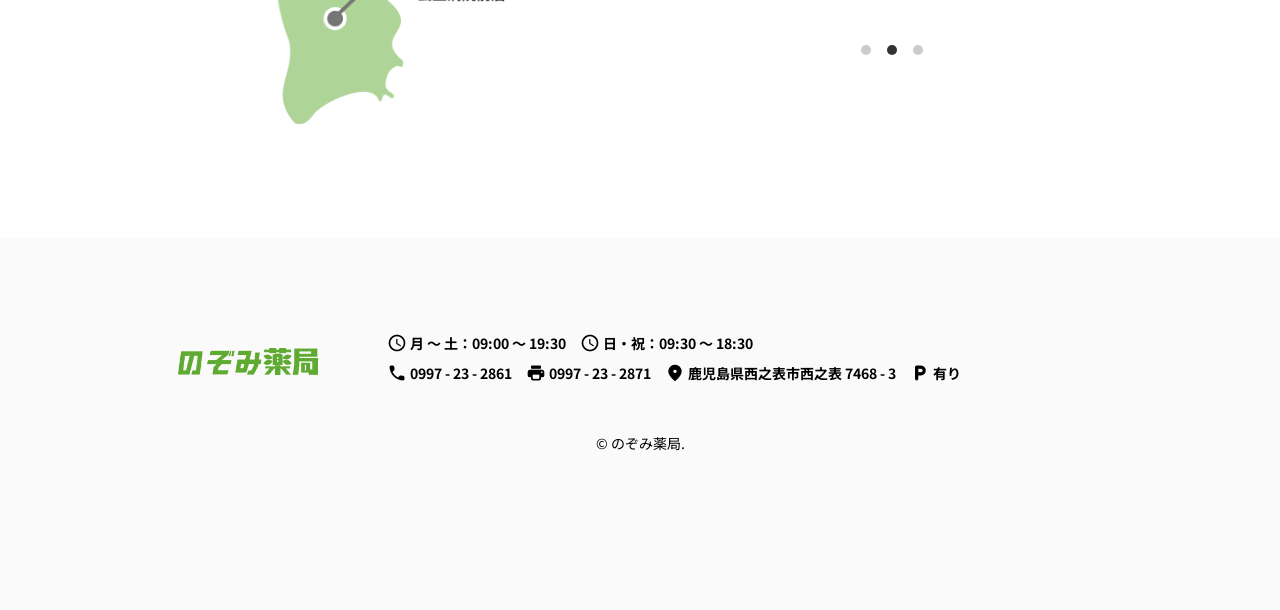
==== commit 2cc3efac: "pdf調整" ====
--- a/index.html
+++ b/index.html
@@ -269,10 +269,12 @@
             
             <!-- #page=1 を末尾につけることで、強制的に1ページ目を表示させます -->
             <div class="pdf-thumbnail-wrapper" onclick="openPdfModal('resources/notice.pdf')">
-              <object data="resources/notice.pdf#page=1&toolbar=0&navpanes=0&scrollbar=0" type="application/pdf" width="100%" height="100%">
-                <!-- 万が一PDFが表示できないブラウザ用の代替テキスト -->
-                <p>PDFを表示するにはクリックしてください</p>
-              </object>
+              <div class="pdf-object-container">
+                <object data="resources/notice.pdf#page=1&toolbar=0&navpanes=0&scrollbar=0&view=Fit" type="application/pdf" width="100%" height="100%">
+                  <!-- 万が一PDFが表示できないブラウザ用の代替テキスト -->
+                  <p>PDFを表示するにはクリックしてください</p>
+                </object>
+              </div>
               <!-- クリックイベントを通すための透明なカバー層 -->
               <div class="pdf-click-cover">
                 <div class="pdf-overlay-text">
@@ -281,7 +283,6 @@
                 </div>
               </div>
             </div>
-            
           </div>
 
           <!-- ② ポップアップ表示されるモーダルウィンドウ -->
@@ -426,7 +427,6 @@
 <script src="js/wave.js"></script>
 <script src="js/flickity.pkgd.js"></script>
 <script src="js/script.js"></script>
-<script src="js/mammoth.browser.min.js"></script>
 
 </body>
 </html>
--- a/css/main.css
+++ b/css/main.css
@@ -1074,102 +1074,51 @@
 }
 
 /* PDFサムネイルのスタイル */
-.pdf-thumbnail-container {
-	text-align: center;
-	margin: 20px auto;
-  }
-  .pdf-instruction {
-	font-size: 14px;
-	color: #666;
-	margin-bottom: 10px;
-  }
-  /* PDFを小さく表示する外枠 */
-  .pdf-thumbnail-wrapper {
-	position: relative;
-	width: 210px;  /* 縦横比を一般的なA4（1:1.414）に合わせる設定 */
-	height: 297px; 
-	margin: 0 auto;
+.pdf-thumbnail-container { text-align: center; margin: 20px auto; }
+.pdf-instruction { font-size: 14px; color: #666; margin-bottom: 10px; }
+.pdf-thumbnail-wrapper {
+	position: relative; 
+	width: 320px;       /* 💡 サムネイルの横幅を指定 */
+	aspect-ratio: 1/1.414;
+	margin: 0 auto; 
 	cursor: pointer;
-	border: 1px solid #ddd;
-	border-radius: 4px;
-	overflow: hidden;
-	box-shadow: 0 4px 15px rgba(0, 0, 0, 0.15);
-	transition: transform 0.3s ease, box-shadow 0.3s ease;
-  }
-  .pdf-thumbnail-wrapper:hover {
+	border: 1px solid #ddd; 
+	border-radius: 4px; 
+	overflow: hidden;    /* 💡 はみ出させた黒い余白をすべてカット */
+	box-shadow: 0 4px 15px rgba(0, 0, 0, 0.15); 
+	transition: transform 0.3s ease, box-shadow 0.3s ease; 
+	background: #fff;
+}
+.pdf-thumbnail-wrapper:hover {
 	transform: translateY(-5px);
 	box-shadow: 0 8px 25px rgba(0, 0, 0, 0.25);
-  }
-  /* PDF内のクリック判定を無効化し、親の拡大イベントを発火させるための透明カバー */
-  .pdf-click-cover {
+}
+
+/* 💡 高さを固定せず、黒い余白だけを自動的に外側へ追い出す魔法の設定 */
+.pdf-object-container {
 	position: absolute;
 	top: 0;
 	left: 0;
 	width: 100%;
 	height: 100%;
-	background: rgba(0, 0, 0, 0); /* 通常時は透明 */
-	display: flex;
-	flex-direction: column;
-	justify-content: center;
-	align-items: center;
-	transition: background 0.3s ease;
-  }
-  /* ホバーした時に文字と半透明の黒を重ねる */
-  .pdf-overlay-text {
-	color: #fff;
-	display: flex;
-	flex-direction: column;
-	align-items: center;
-	opacity: 0;
-	transition: opacity 0.3s ease;
-	font-size: 14px;
-	font-weight: bold;
-  }
-  .pdf-thumbnail-wrapper:hover .pdf-click-cover {
-	background: rgba(0, 0, 0, 0.4);
-  }
-  .pdf-thumbnail-wrapper:hover .pdf-overlay-text {
-	opacity: 1;
-  }
-
-  /* モーダル（拡大画面）のスタイル */
-  .pdf-modal-backdrop {
-	display: none;
-	position: fixed;
-	top: 0;
-	left: 0;
-	width: 100vw;
-	height: 100vh;
-	background: rgba(0, 0, 0, 0.85);
-	z-index: 9999;
-	justify-content: center;
-	align-items: center;
-  }
-  .pdf-modal-content {
-	position: relative;
-	width: 90%;
-	max-width: 900px;
-	height: 85vh;
-	background: #fff;
-	border-radius: 8px;
-	box-sizing: border-box;
-	padding: 5px;
-  }
-  .pdf-close-btn {
-	position: absolute;
-	top: -35px;
-	right: 0;
-	color: #fff;
-	font-size: 16px;
-	cursor: pointer;
-	padding: 5px 10px;
-	background: rgba(255,255,255,0.2);
-	border-radius: 4px;
-  }
-  .pdf-close-btn:hover {
-	background: rgba(255,255,255,0.4);
-  }
-  iframe {
-	border: none;
-  }
+	transform: scale(1.05); 
+	transform-origin: center center;
+}
+.pdf-object-container object {
+	width: 100%;
+	height: 100%;
+	pointer-events: none;
+}
+.pdf-click-cover {
+  position: absolute; top: 0; left: 0; width: 100%; height: 100%; background: rgba(0, 0, 0, 0);
+  display: flex; flex-direction: column; justify-content: center; align-items: center; transition: background 0.3s ease; z-index: 10;
+}
+.pdf-overlay-text { color: #fff; display: flex; flex-direction: column; align-items: center; opacity: 0; transition: opacity 0.3s ease; font-size: 14px; font-weight: bold; }
+.pdf-thumbnail-wrapper:hover .pdf-click-cover { background: rgba(0, 0, 0, 0.4); }
+.pdf-thumbnail-wrapper:hover .pdf-overlay-text { opacity: 1; }
+.pdf-modal-backdrop { display: none; position: fixed; top: 0; left: 0; width: 100vw; height: 100vh; background: rgba(0, 0, 0, 0.85); z-index: 99999; justify-content: center; align-items: center; }
+.pdf-modal-content { position: relative; width: 90%; max-width: 900px; height: 85vh; background: #fff; border-radius: 8px; box-sizing: border-box; padding: 5px; }
+.pdf-close-btn { position: absolute; top: 15px; right: 15px; color: #fff; font-size: 16px; font-weight: bold; cursor: pointer; padding: 10px 18px; background: rgba(0, 0, 0, 0.8); border-radius: 20px; border: 1px solid rgba(255, 255, 255, 0.3); z-index: 100000; transition: background 0.2s; }
+.pdf-close-btn:hover { background: rgba(255, 0, 0, 0.8); }
+iframe { border: none; }
   
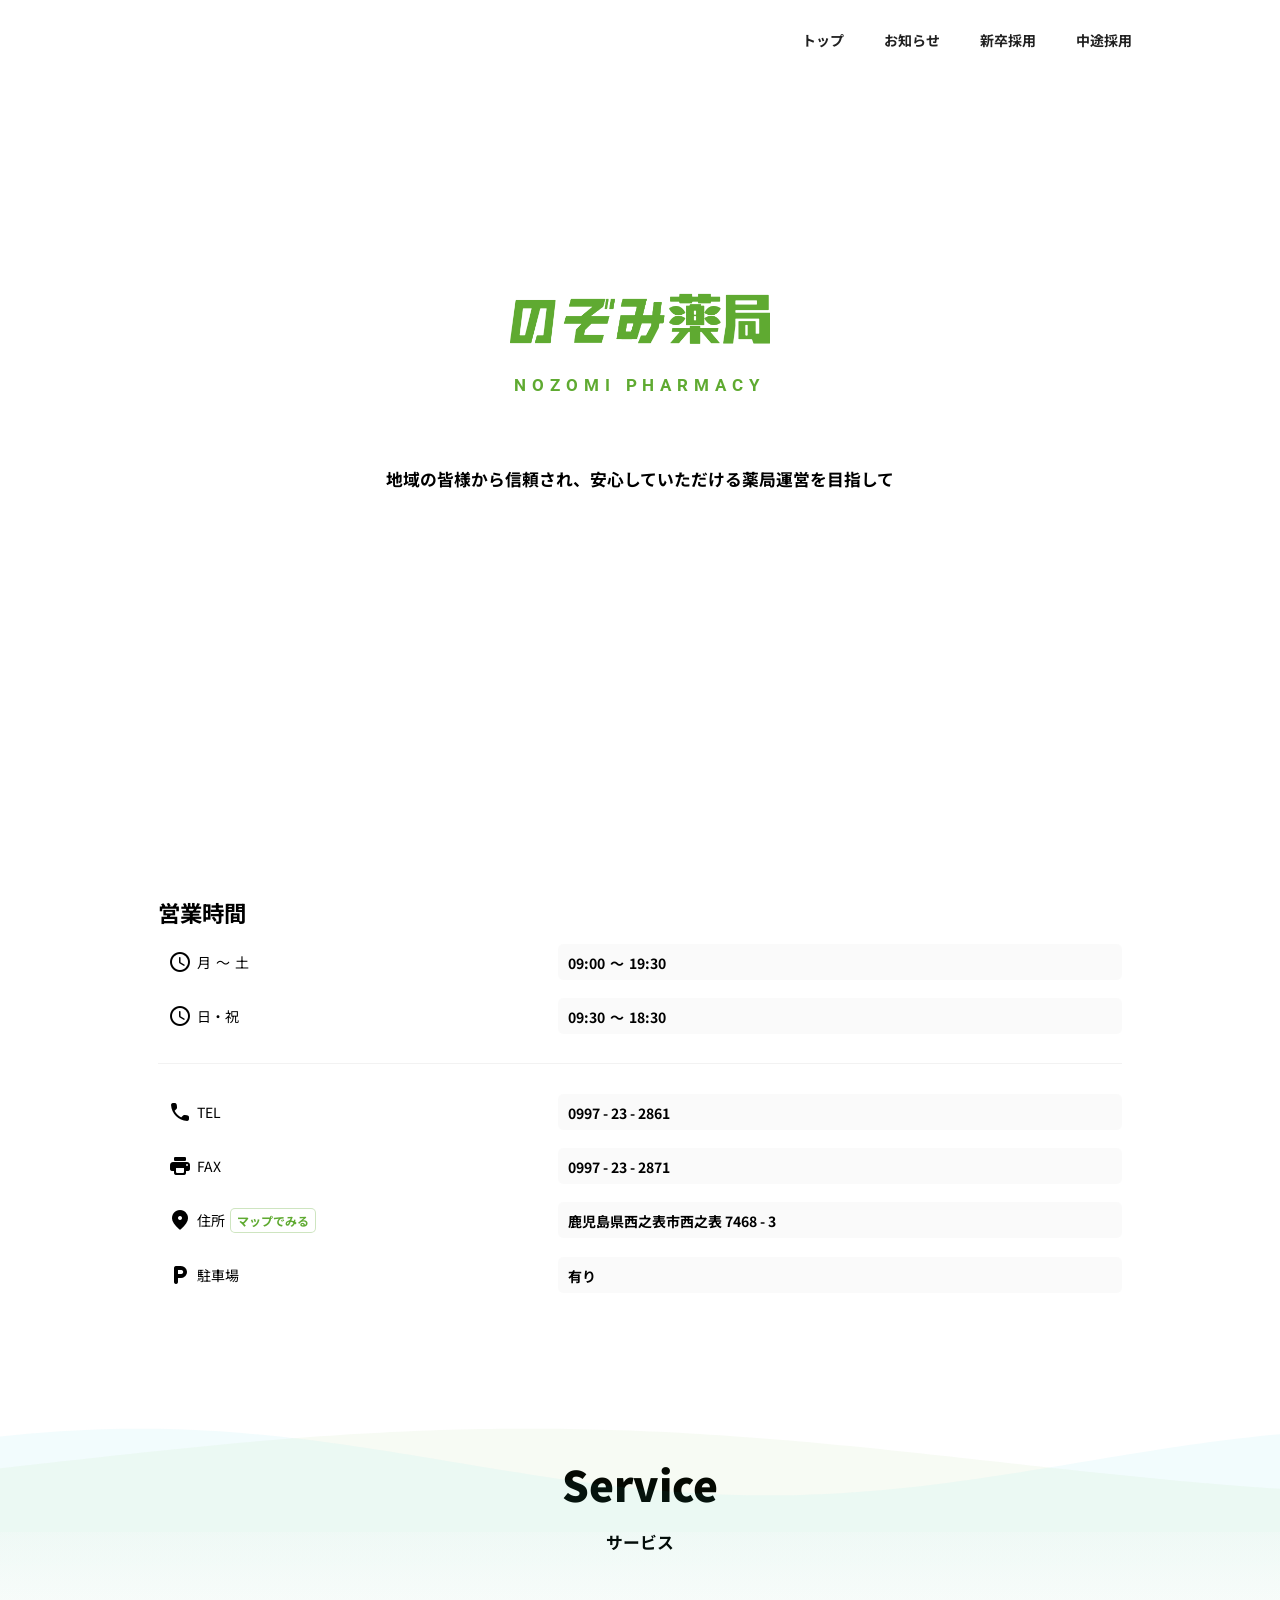
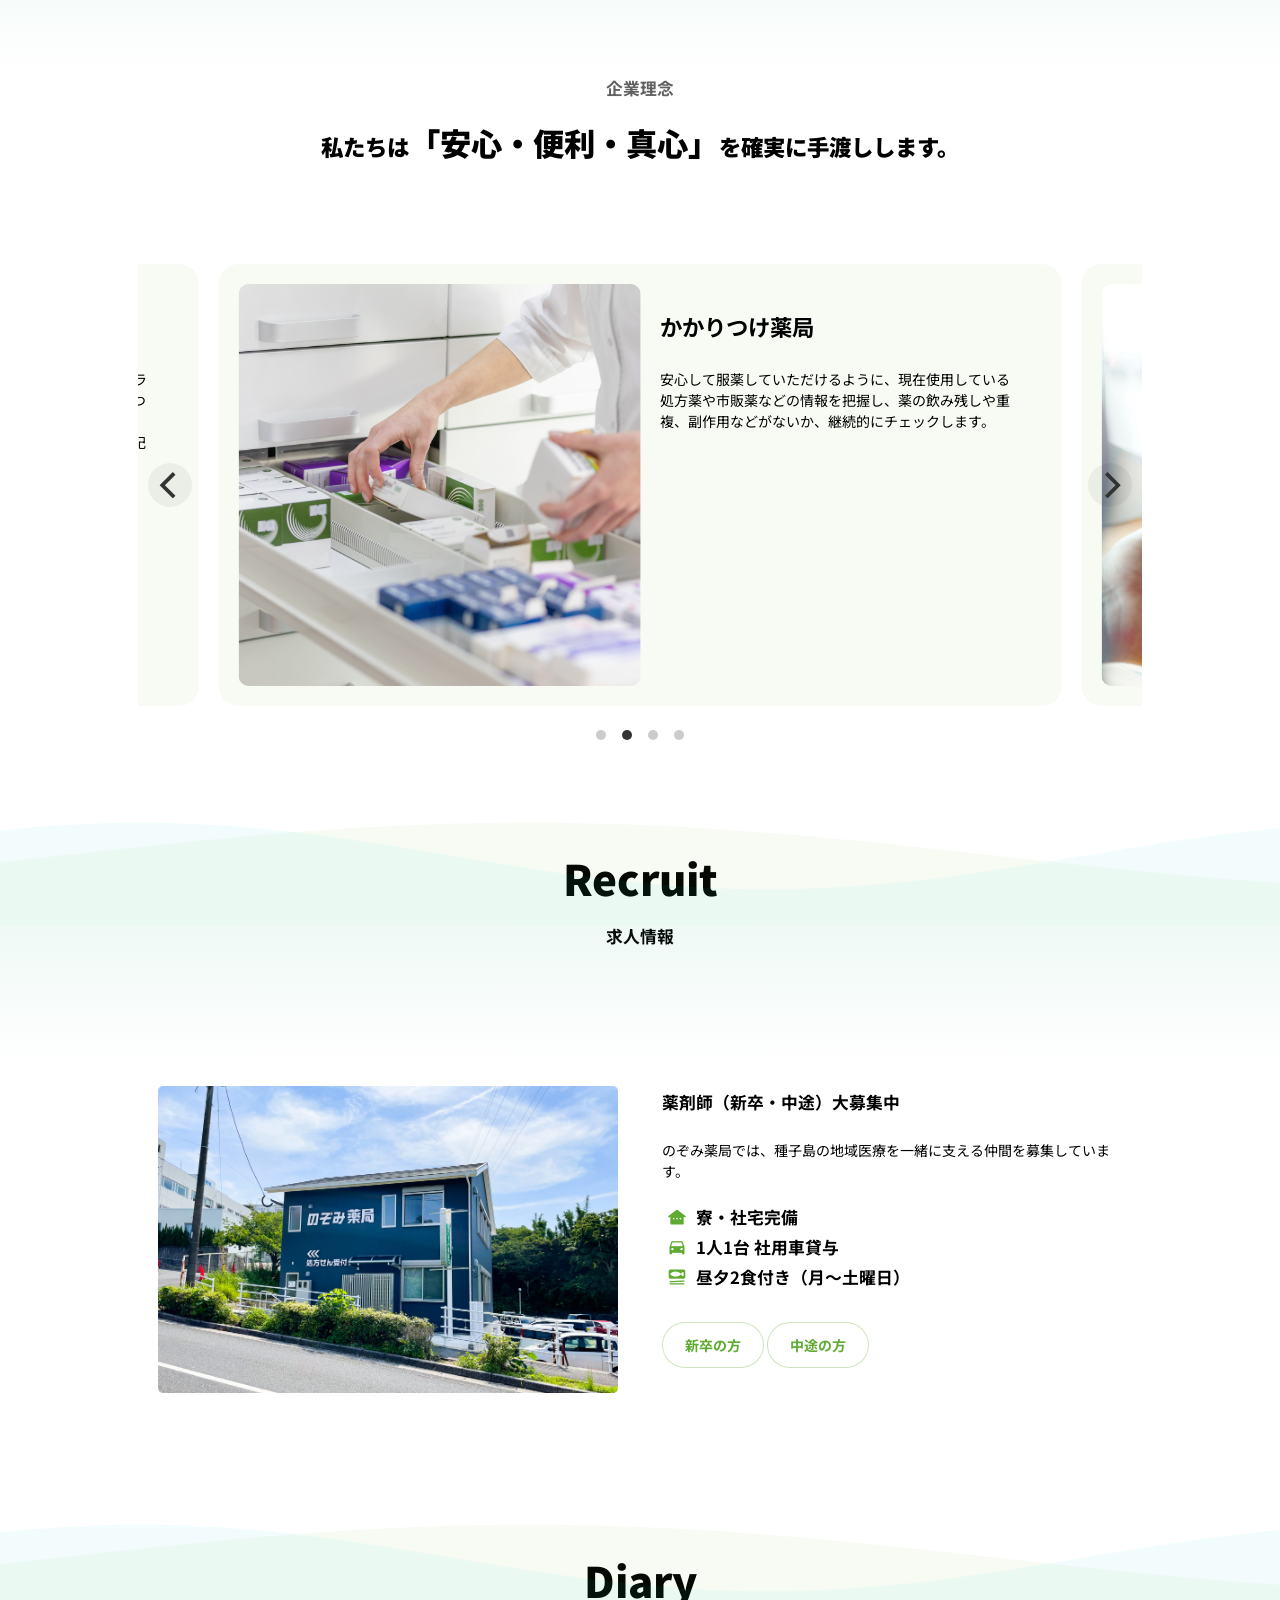
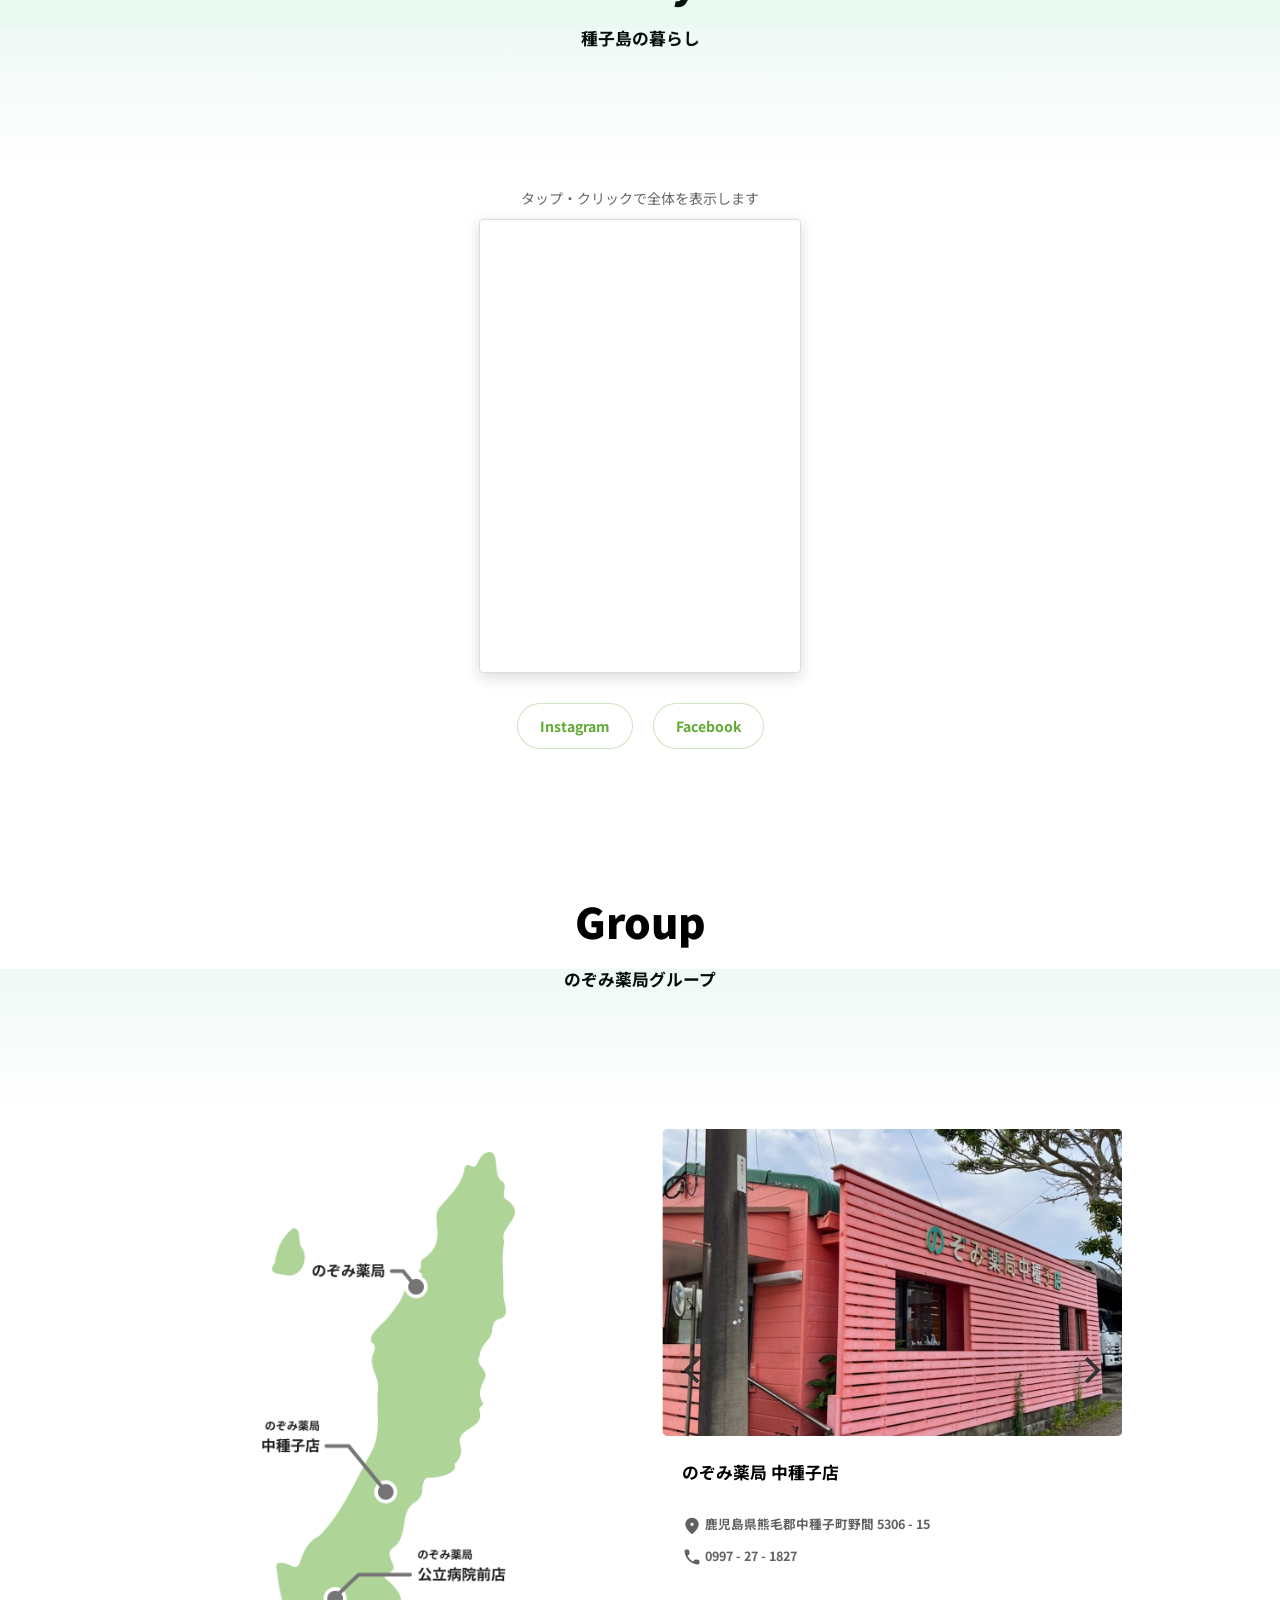
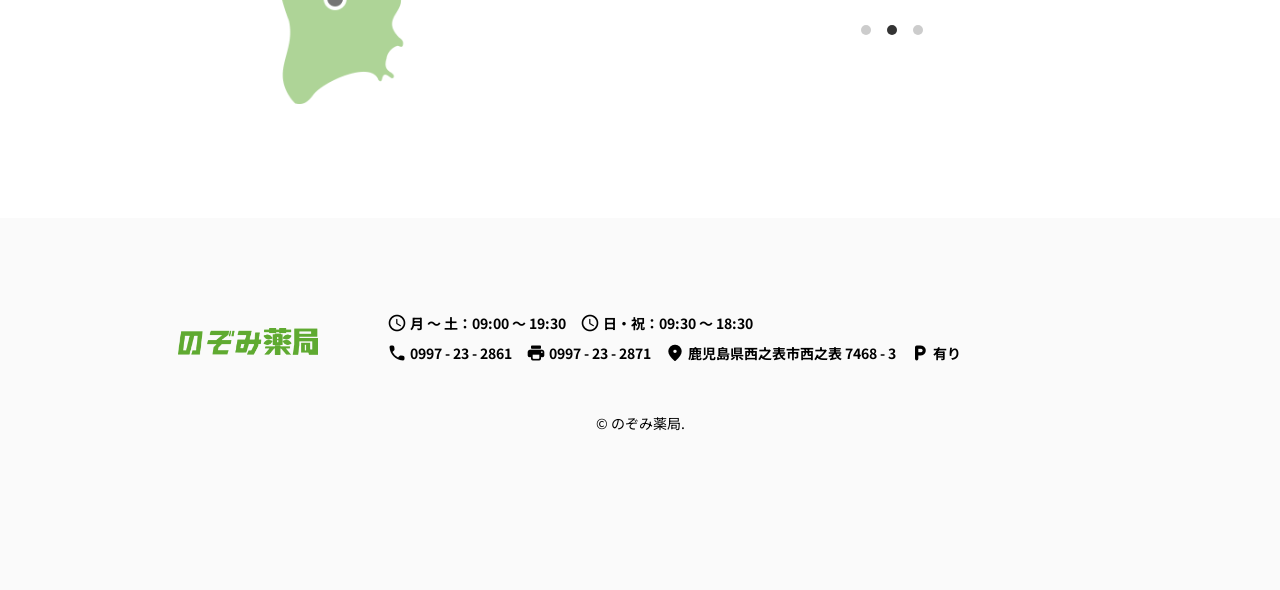
==== commit 55a599b2: "google drive pdf" ====
--- a/index.html
+++ b/index.html
@@ -261,42 +261,33 @@
       <!-- <div>
         <div id="instagram-gallery" class="instagram-gallery" />
       </div> -->
-      <!-- <div class="flex-layout"> -->
-        <div class="align-center content">
-          <!-- ① PDFの1ページ目を自動で縮小表示するサムネイル -->
-          <div class="pdf-thumbnail-container">
-            <p class="pdf-instruction">タップ・クリックで全体を表示します</p>
-            
-            <!-- #page=1 を末尾につけることで、強制的に1ページ目を表示させます -->
-            <div class="pdf-thumbnail-wrapper" onclick="openPdfModal('resources/notice.pdf')">
-              <div class="pdf-object-container">
-                <object data="resources/notice.pdf#page=1&toolbar=0&navpanes=0&scrollbar=0&view=Fit" type="application/pdf" width="100%" height="100%">
-                  <!-- 万が一PDFが表示できないブラウザ用の代替テキスト -->
-                  <p>PDFを表示するにはクリックしてください</p>
-                </object>
+        <div class="pdf-thumbnail-container">
+          <p class="pdf-instruction">タップ・クリックで全体を表示します</p>
+          <div class="pdf-thumbnail-wrapper" onclick="openPdfModal('https://drive.google.com/file/d/1wa1GTZSyLcaH-39GyLV8RQhDsv8pwYYN/preview')">
+            <div class="pdf-image-container">
+              <iframe src="https://drive.google.com/file/d/1wa1GTZSyLcaH-39GyLV8RQhDsv8pwYYN/preview" width="100%" height="100%" scrolling="no" style="border:none; pointer-events:none;"></iframe>
+            </div>
+            <div class="pdf-click-cover">
+              <div class="pdf-overlay-text">
+                <span class="material-icons-round">zoom_in</span>
+                <span>拡大して読む</span>
               </div>
-              <!-- クリックイベントを通すための透明なカバー層 -->
-              <div class="pdf-click-cover">
-                <div class="pdf-overlay-text">
-                  <span class="material-icons-round">zoom_in</span>
-                  <span>拡大して読む</span>
-                </div>
-              </div>
-            </div>
-          </div>
-
-          <!-- ② ポップアップ表示されるモーダルウィンドウ -->
-          <div id="pdfModal" class="pdf-modal-backdrop" onclick="closePdfModal()">
-            <div class="pdf-modal-content" onclick="event.stopPropagation();">
-              <span class="pdf-close-btn" onclick="closePdfModal()">&times; 閉じる</span>
-              <iframe id="pdfIframe" src="" width="100%" height="100%"></iframe>
-            </div>
-          </div>
-
+            </div>
+          </div>
+        </div>
+
+        <!-- ② ポップアップ表示されるモーダルウィンドウ -->
+        <div id="pdfModal" class="pdf-modal-backdrop" onclick="closePdfModal()">
+          <div class="pdf-modal-content" onclick="event.stopPropagation();">
+            <span class="pdf-close-btn" onclick="closePdfModal()">&times; 閉じる</span>
+            <iframe id="pdfIframe" src="" width="100%" height="100%"></iframe>
+          </div>
+        </div>
+        <div class="sns-button-container">
           <button onclick="location.href='https://www.instagram.com/nozomi_pharmacy_nishinoomote/'">Instagram</button>
           <button onclick="location.href='https://www.facebook.com/people/%E3%81%AE%E3%81%9E%E3%81%BF%E8%96%AC%E5%B1%80/100083173698209/'">Facebook</button>
         </div>
-      <!-- </div> -->
+      </div>
     </section>
   </div>
 
--- a/css/main.css
+++ b/css/main.css
@@ -1073,18 +1073,26 @@
 	}
 }
 
+.sns-button-container {
+	display: flex;
+	justify-content: center; /* 横方向の中央寄せ */
+	gap: 20px;               /* ボタンとボタンの間のすき間 */
+	margin-top: 30px;        /* サムネイルとの上下のすき間 */
+	margin-bottom: 10px;
+  }
+
 /* PDFサムネイルのスタイル */
 .pdf-thumbnail-container { text-align: center; margin: 20px auto; }
 .pdf-instruction { font-size: 14px; color: #666; margin-bottom: 10px; }
 .pdf-thumbnail-wrapper {
 	position: relative; 
-	width: 320px;       /* 💡 サムネイルの横幅を指定 */
+	width: 320px;
 	aspect-ratio: 1/1.414;
 	margin: 0 auto; 
 	cursor: pointer;
 	border: 1px solid #ddd; 
 	border-radius: 4px; 
-	overflow: hidden;    /* 💡 はみ出させた黒い余白をすべてカット */
+	overflow: hidden;
 	box-shadow: 0 4px 15px rgba(0, 0, 0, 0.15); 
 	transition: transform 0.3s ease, box-shadow 0.3s ease; 
 	background: #fff;
@@ -1094,21 +1102,19 @@
 	box-shadow: 0 8px 25px rgba(0, 0, 0, 0.25);
 }
 
-/* 💡 高さを固定せず、黒い余白だけを自動的に外側へ追い出す魔法の設定 */
-.pdf-object-container {
-	position: absolute;
-	top: 0;
-	left: 0;
+/* サムネイル内のGoogleドライブ画面がスマホのタップを邪魔しないようにガード */
+.pdf-image-container {
 	width: 100%;
 	height: 100%;
-	transform: scale(1.05); 
+	pointer-events: none; 
+}
+.pdf-image-container iframe {
+	width: 100%;
+	height: 100%;
+	transform: scale(1.02); /* ドライブの余計な外枠線を隠す微調整 */
 	transform-origin: center center;
 }
-.pdf-object-container object {
-	width: 100%;
-	height: 100%;
-	pointer-events: none;
-}
+
 .pdf-click-cover {
   position: absolute; top: 0; left: 0; width: 100%; height: 100%; background: rgba(0, 0, 0, 0);
   display: flex; flex-direction: column; justify-content: center; align-items: center; transition: background 0.3s ease; z-index: 10;
@@ -1116,9 +1122,33 @@
 .pdf-overlay-text { color: #fff; display: flex; flex-direction: column; align-items: center; opacity: 0; transition: opacity 0.3s ease; font-size: 14px; font-weight: bold; }
 .pdf-thumbnail-wrapper:hover .pdf-click-cover { background: rgba(0, 0, 0, 0.4); }
 .pdf-thumbnail-wrapper:hover .pdf-overlay-text { opacity: 1; }
-.pdf-modal-backdrop { display: none; position: fixed; top: 0; left: 0; width: 100vw; height: 100vh; background: rgba(0, 0, 0, 0.85); z-index: 99999; justify-content: center; align-items: center; }
-.pdf-modal-content { position: relative; width: 90%; max-width: 900px; height: 85vh; background: #fff; border-radius: 8px; box-sizing: border-box; padding: 5px; }
+
+/* モーダル背景（スマホ対応強化） */
+.pdf-modal-backdrop { 
+  display: none; 
+  position: fixed; 
+  top: 0; 
+  left: 0; 
+  width: 100vw; 
+  height: 100vh; 
+  background: rgba(0, 0, 0, 0.85); 
+  z-index: 99999; 
+  justify-content: center; 
+  align-items: center; 
+}
+/* モーダルコンテンツ（iOSスクロールバグ・崩れ対策） */
+.pdf-modal-content { 
+  position: relative; 
+  width: 92%; 
+  max-width: 900px; 
+  height: 80vh; 
+  background: #fff; 
+  border-radius: 8px; 
+  box-sizing: border-box; 
+  padding: 5px; 
+  -webkit-overflow-scrolling: touch; 
+}
 .pdf-close-btn { position: absolute; top: 15px; right: 15px; color: #fff; font-size: 16px; font-weight: bold; cursor: pointer; padding: 10px 18px; background: rgba(0, 0, 0, 0.8); border-radius: 20px; border: 1px solid rgba(255, 255, 255, 0.3); z-index: 100000; transition: background 0.2s; }
 .pdf-close-btn:hover { background: rgba(255, 0, 0, 0.8); }
-iframe { border: none; }
+iframe { border: none; width: 100%; height: 100%; }
   
